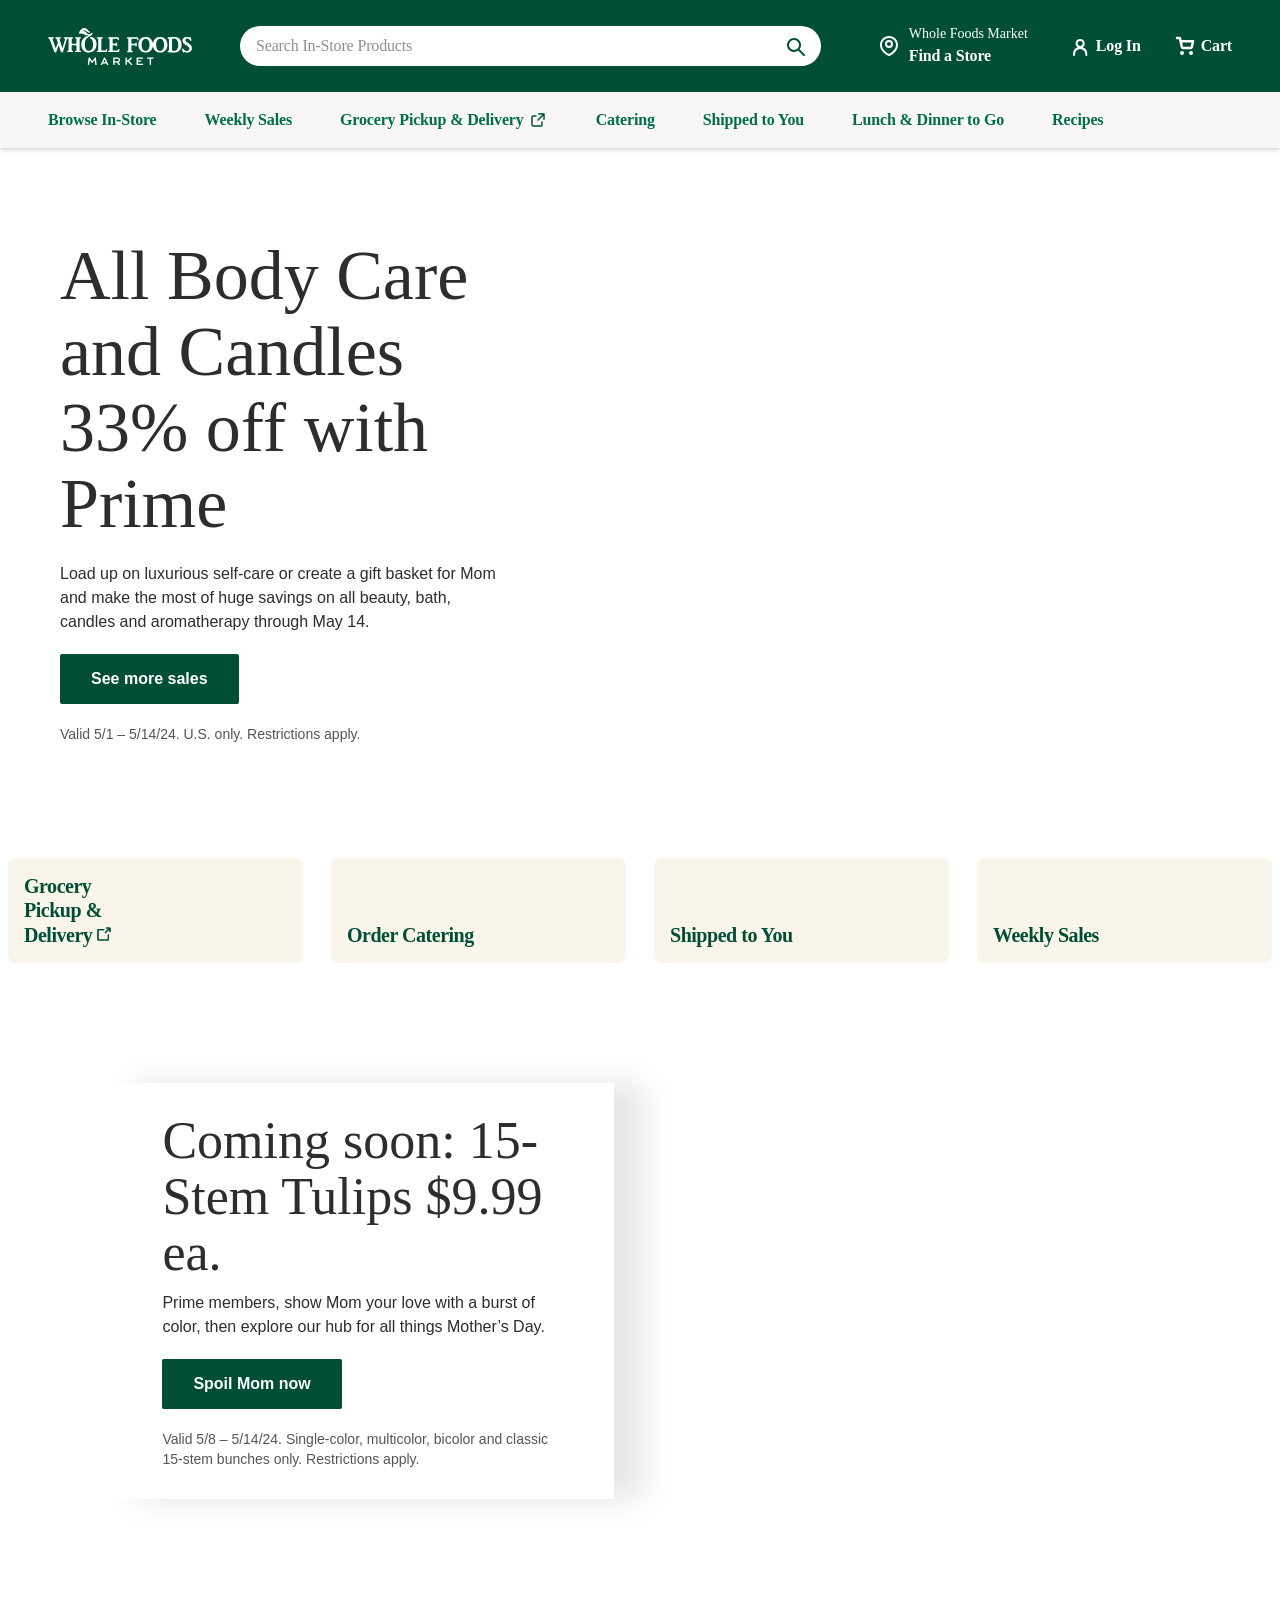
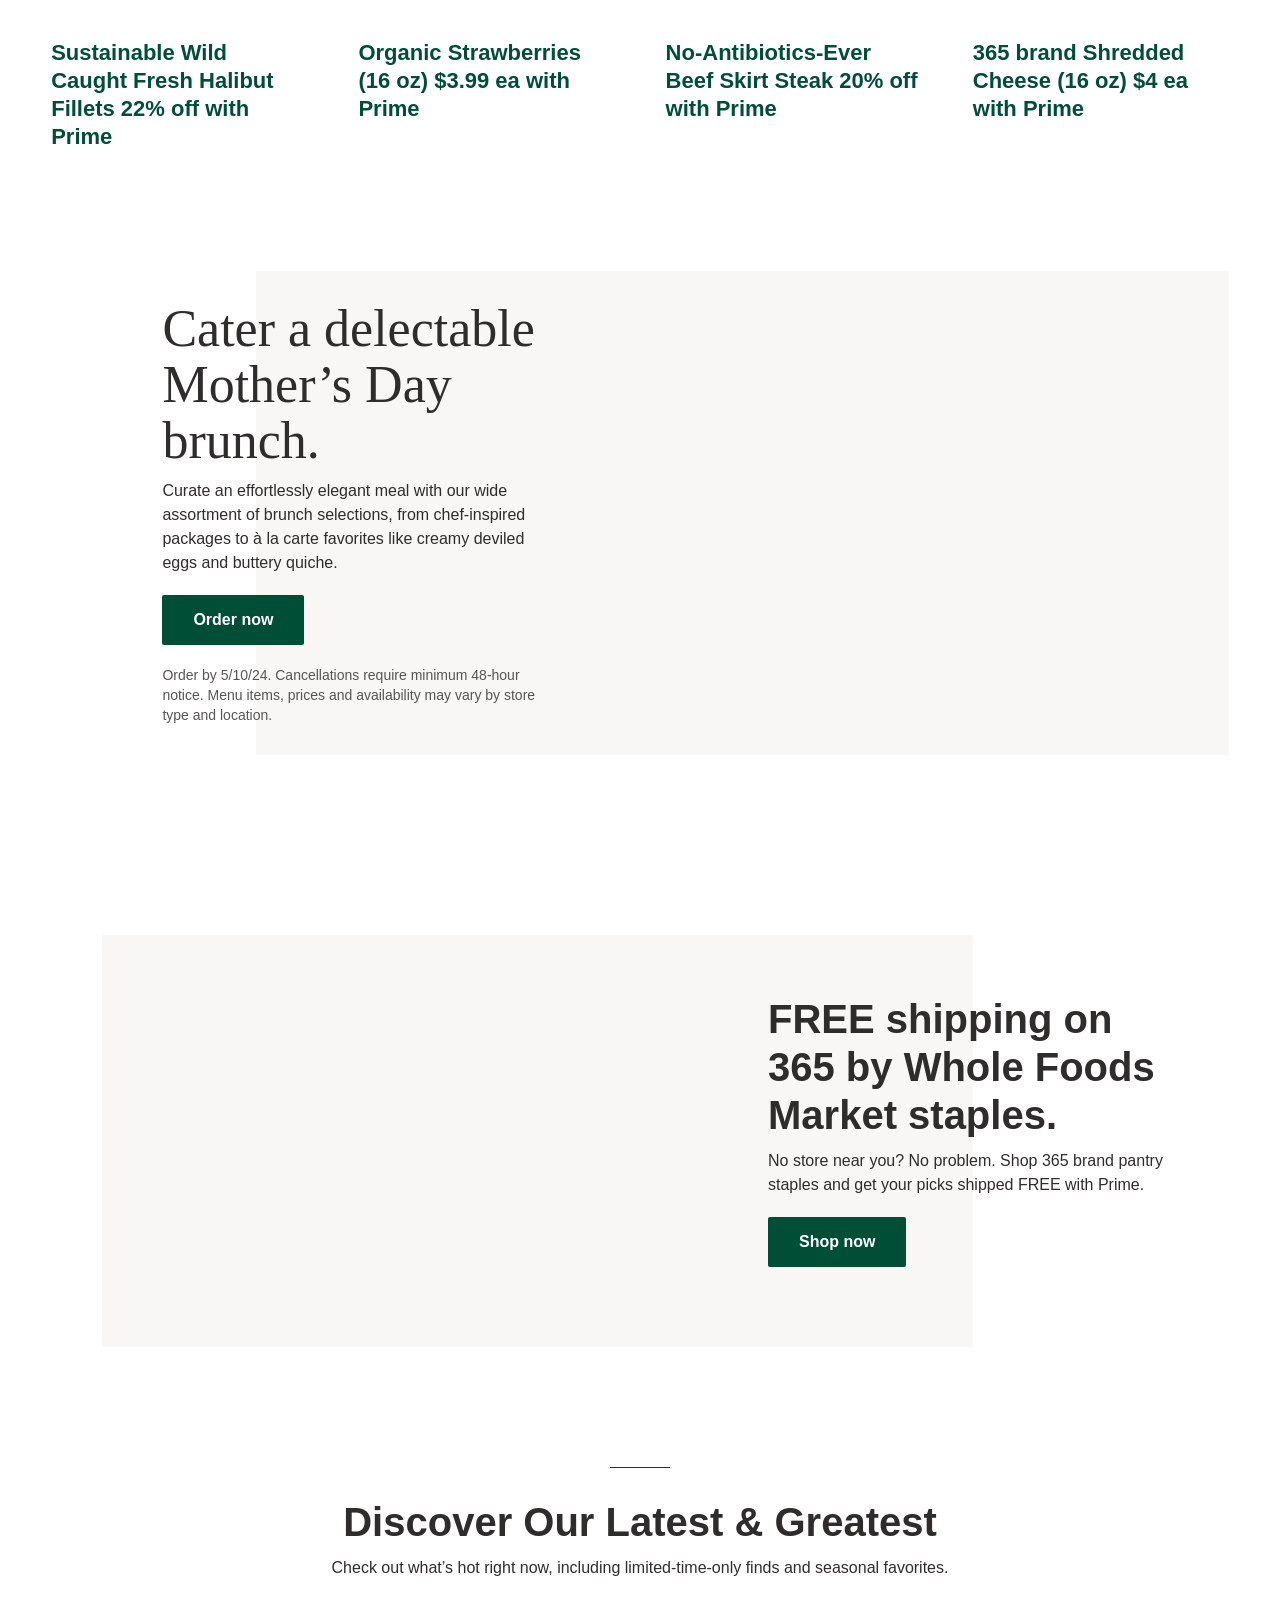
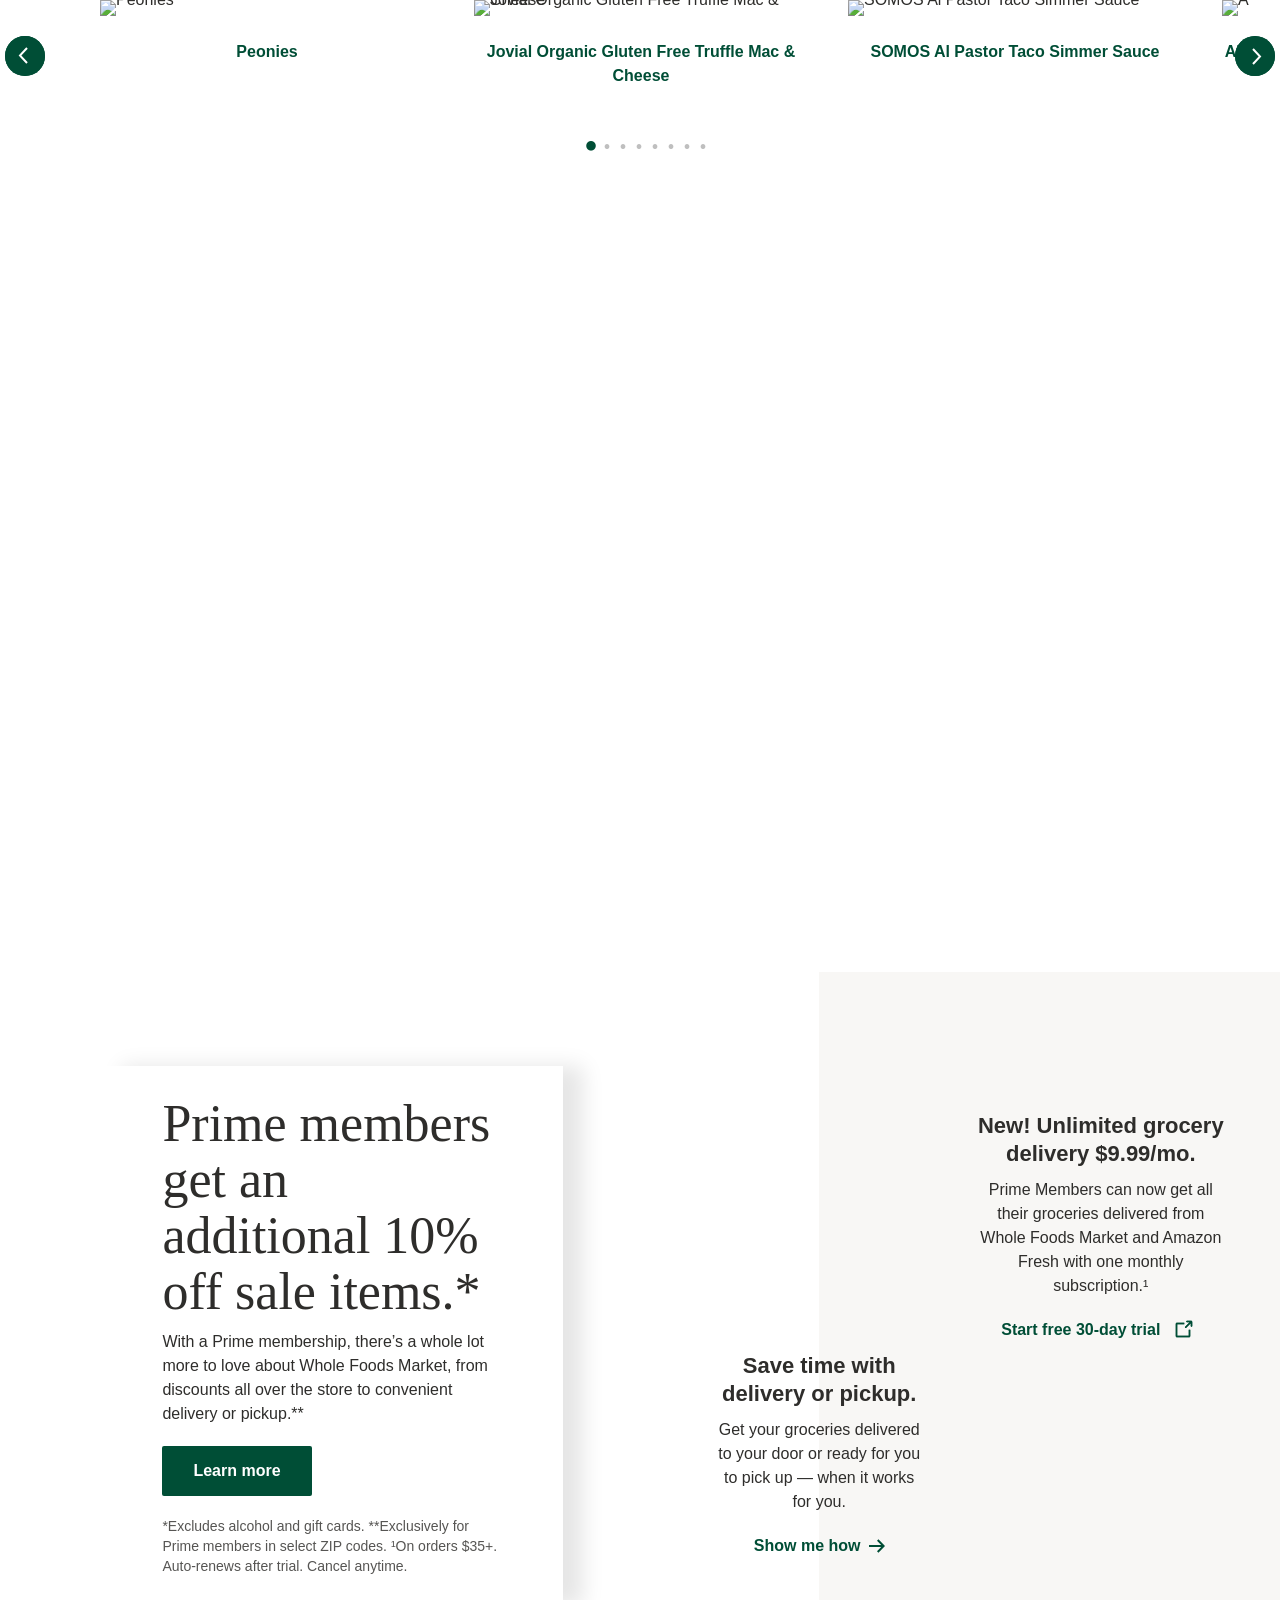
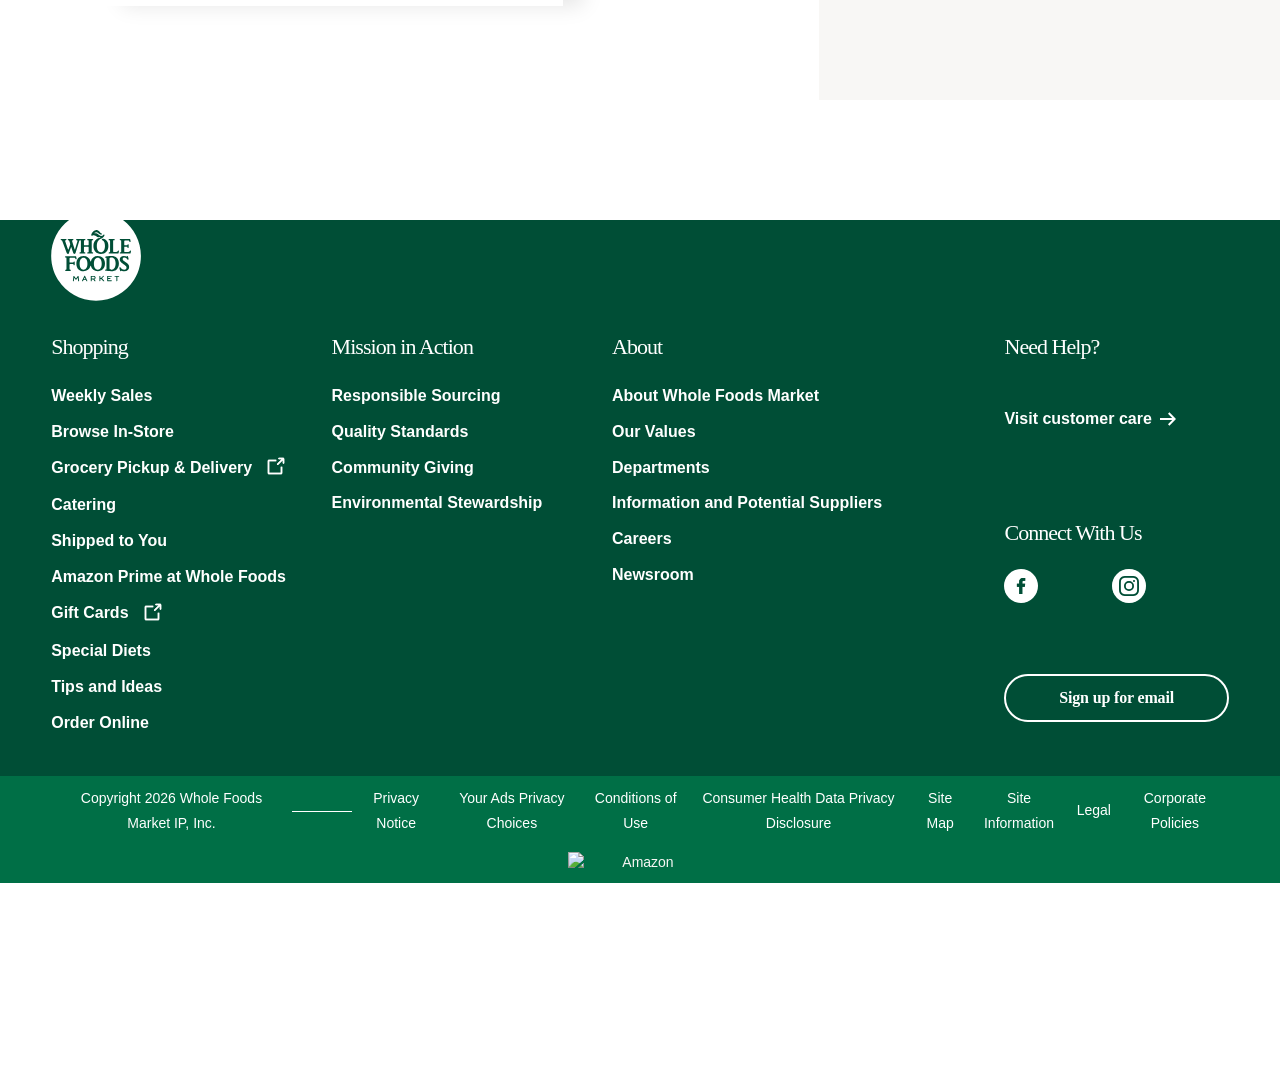
==== index.html @ 0cfd46b1 "first commit" ====
<!DOCTYPE html>
<html lang="en">
    <head>
        <meta charSet="utf-8"/>
        <script>
            var ue_t0 = window.ue_t0 || +new Date();
        </script>
        <script type="text/javascript" src="https://static.siege-amazon.com/prod/csm/ue-instrumentation.min.js"></script>
        <script type="text/javascript" src="https://static.siege-amazon.com/prod/code/lib-latest.js"></script>
        <script src="https://static.siege-amazon.com/prod/profiles/Wfm-DigitalTech-StoreFinder-Query.js"></script>
        <script type="text/javascript">
            GoogleAPIKey = "AIzaSyAcrfa8nYq_-e3gZgQ9eqflhwFxBd2PAUg";
            domainConfig = "https://www.wholefoodsmarket.com";
        </script>
        <link rel="shortcut icon" sizes="196x196" href="https://m.media-amazon.com/images/S/assets.wholefoodsmarket.com/sales_flyer/img/favicon_196x196.png"/>
        <link rel="apple-touch-icon" sizes="180x180" href="https://m.media-amazon.com/images/S/assets.wholefoodsmarket.com/sales_flyer/img/favicon_180x180.png"/>
        <link rel="apple-touch-icon" sizes="120x120" href="https://m.media-amazon.com/images/S/assets.wholefoodsmarket.com/sales_flyer/img/favicon_120x120.png"/>
        <link rel="icon" sizes="32x32" href="https://m.media-amazon.com/images/S/assets.wholefoodsmarket.com/sales_flyer/img/favicon_32x32.png"/>
        <link rel="icon" sizes="16x16" href="https://m.media-amazon.com/images/S/assets.wholefoodsmarket.com/sales_flyer/img/favicon_16x16.png"/>
        <meta name="viewport" content="width=device-width, initial-scale=1, maximum-scale=1, user-scalable=0"/>
        <script type="module" src="/wfm-web-assets/components/app.esm.js"></script>
        <script nomodule="" src="/wfm-web-assets/components/app.js"></script>
        <meta property="og:image" content="https://m.media-amazon.com/images/S/assets.wholefoodsmarket.com/content/b5/68/d0e7dfed477d8afdb7234aeaab11/wfm-og-homepage-rectangle.png"/>
        <meta name="twitter:image" content="https://m.media-amazon.com/images/S/assets.wholefoodsmarket.com/content/b5/68/d0e7dfed477d8afdb7234aeaab11/wfm-og-homepage-rectangle.png"/>
        <meta property="og:image:alt" content="Whole Foods Market logo with an assortment of fruits and vegetables"/>
        <meta name="twitter:image:alt" content="Whole Foods Market logo with an assortment of fruits and vegetables"/>
        <meta property="og:title" content="Whole Foods Market | Weekly Sales | Shop In-Store and Online"/>
        <meta name="twitter:title" content="Whole Foods Market | Weekly Sales | Shop In-Store and Online"/>
        <meta name="description" content="Get hungry for local, organic, plant-based &amp; more: see today&#x27;s sales, browse products by special diet, find recipes, get delivery and pick up &amp; order catering."/>
        <meta property="og:description" content="Get hungry for local, organic, plant-based &amp; more: see today&#x27;s sales, browse products by special diet, find recipes, get delivery and pick up &amp; order catering."/>
        <meta name="twitter:description" content="Get hungry for local, organic, plant-based &amp; more: see today&#x27;s sales, browse products by special diet, find recipes, get delivery and pick up &amp; order catering."/>
        <meta property="og:site_name" content="Whole Foods Market"/>
        <meta name="twitter:site" content="@WholeFoods"/>
        <meta property="og:url" content="https://www.wholefoodsmarket.com/"/>
        <link rel="canonical" href="https://www.wholefoodsmarket.com/"/>
        <noscript>
            <img height="1" width="1" alt="" src="https://s.amazon-adsystem.com/iui3?d=forester-did&amp;ex-fargs=%3Fid%3D0ad6fa11-50da-52e4-dbdd-fe85cf562f20%26type%3D4%26m%3D1&amp;ex-fch=416613&amp;ex-src=https://www.wholefoodsmarket.com/&amp;ex-hargs=v%3D1.0%3Bc%3D9825075550401%3Bp%3D0AD6FA11-50DA-52E4-DBDD-FE85CF562F20"/>
        </noscript>
        <title>Whole Foods Market | Weekly Sales | Shop In-Store and Online</title>
        <meta name="next-head-count" content="30"/>
        <link rel="preload" href="./web.css" as="style"/>
        <link rel="stylesheet" href="./web.css" data-n-g=""/>
        <noscript data-n-css=""></noscript>
        <script defer="" nomodule="" src="/_next/static/chunks/polyfills-c67a75d1b6f99dc8.js"></script>
        <script src="./main.js" defer=""></script>
        <script src="./6th.js" defer=""></script>
        <script src="./5th.js" defer=""></script>
        <script src="./app.js" defer=""></script>
        <script src="./7th.js" defer=""></script>
        <script src="./2nd.js" defer=""></script>
        <script src="./3rd.js" defer=""></script>
        <script src="./index.js" defer=""></script>
        <script src="/_next/static/lw3yRxZm3AKWHAJc_RK7G/_buildManifest.js" defer=""></script>
        <script src="/_next/static/lw3yRxZm3AKWHAJc_RK7G/_ssgManifest.js" defer=""></script>
    </head>
    <body>
        <noscript>
            <iframe src="https://www.googletagmanager.com/ns.html?id=GTM-MMVR7TC" height="0" width="0" style="display:none;visibility:hidden" sandbox></iframe>
        </noscript>
        <div id="__next">
            <header class="sticky top-0 z-[100] overflow-x-clip" id="header">
                <a href="#main-content" class="w-skip-link" data-testid="skip-link">
                    <span>Skip main navigation</span>
                </a>
                <nav aria-label="main navigation" class="bg-chard">
                    <div class="bg-chard desktop:top-0">
                        <div class="relative mx-auto flex max-w-content items-center px-12 py-6 mobile:px-4 tablet:px-8">
                            <div class="flex w-full items-center justify-between">
                                <div class="mr-2 flex items-center desktop:hidden">
                                    <button aria-haspopup="true" aria-expanded="false" data-testid="hamburger-menu" type="button" data-csa-c-content-id="Hamburger Menu" data-csa-c-slot-id="Global Nav" data-csa-c-type="header" aria-label="Open navigation menu">
                                        <svg width="24" height="24" fill="none" xmlns="http://www.w3.org/2000/svg">
                                            <g clip-path="url(#menu_svg__a)">
                                                <rect opacity="0.6" x="3" y="3" width="18" height="18" rx="2" stroke="#A5A5A5" stroke-width="0.04"></rect>
                                                <rect opacity="0.6" x="2" y="2" width="20" height="20" rx="10" stroke="#A5A5A5" stroke-width="0.04"></rect>
                                                <rect opacity="0.6" x="7" y="7" width="10" height="10" rx="5" stroke="#A5A5A5" stroke-width="0.04"></rect>
                                                <rect opacity="0.6" x="2" y="4" width="20" height="16" rx="2" stroke="#A5A5A5" stroke-width="0.04"></rect>
                                                <rect opacity="0.6" x="4" y="22" width="20" height="16" rx="2" transform="rotate(-90 4 22)" stroke="#A5A5A5" stroke-width="0.04"></rect>
                                                <path opacity="0.6" d="M24 0 0 24M0 0l24 24" stroke="#A5A5A5" stroke-width="0.04"></path>
                                                <path fill-rule="evenodd" clip-rule="evenodd" d="M3 12a1 1 0 0 1 1-1h16a1 1 0 1 1 0 2H4a1 1 0 0 1-1-1ZM3 5a1 1 0 0 1 1-1h16a1 1 0 1 1 0 2H4a1 1 0 0 1-1-1ZM3 19a1 1 0 0 1 1-1h16a1 1 0 1 1 0 2H4a1 1 0 0 1-1-1Z" fill="#fff"></path>
                                            </g>
                                            <defs>
                                                <clipPath id="menu_svg__a">
                                                    <path fill="#fff" d="M0 0h24v24H0z"></path>
                                                </clipPath>
                                            </defs>
                                        </svg>
                                    </button>
                                </div>
                                <div class="wfm-global-nav__logo mobile:pl-[4rem] tablet:pl-[8rem] desktop:pr-12">
                                    <a href="/" aria-label="Favour food market" data-csa-c-content-id="WFM Logo" data-csa-c-slot-id="Global Nav" data-csa-c-type="header">
                                        <span class="w-visually-hidden">Home</span>
                                    </a>
                                </div>
                                <div class="z-[100] flex items-center desktop:w-full desktop:justify-end">
                                    <div class="mr-14 w-full mobile:hidden tablet:hidden">
                                        <div class="relative z-[100]">
                                            <div class="flex">
                                                <form class="flex w-full items-center justify-between rounded-3xl bg-salt px-4 py-2 bg-salt">
                                                    <input aria-controls="search-results-modal" aria-expanded="false" aria-haspopup="true" aria-label="Search" class="bds--body-1 placeholder:bds--body-1 w-[90%] placeholder:text-oyster bg-salt" data-testid="search-input" maxLength="256" name="search" placeholder="Search In-Store Products" role="combobox" type="text" autoComplete="off" value=""/>
                                                    <div class="flex items-center pl-1">
                                                        <button aria-label="Submit Search" type="submit">
                                                            <svg width="18" height="18" fill="none" xmlns="http://www.w3.org/2000/svg">
                                                                <path fill-rule="evenodd" clip-rule="evenodd" d="M2 7a5 5 0 1 1 10 0A5 5 0 0 1 2 7Zm5-7a7 7 0 1 0 4.192 12.606l5.1 5.101a1 1 0 1 0 1.415-1.414l-5.1-5.1A7 7 0 0 0 7 0Z" fill="#004E36"></path>
                                                            </svg>
                                                        </button>
                                                    </div>
                                                </form>
                                            </div>
                                        </div>
                                    </div>
                                    <div class="mr-8 mobile:hidden tablet:hidden">
                                        <a href="/stores" class="" aria-label="Select a store" data-csa-c-content-id="Whole Foods Market" data-csa-c-slot-id="Global Nav" data-csa-c-type="header">
                                            <div class="flex items-center">
                                                <div>
                                                    <div class="flex items-center mobile:hidden tablet:hidden">
                                                        <svg width="24" height="24" fill="none" xmlns="http://www.w3.org/2000/svg">
                                                            <path fill-rule="evenodd" clip-rule="evenodd" d="M12 4c-3.876 0-7 3.106-7 6.916 0 2.5 1.302 4.552 2.9 6.129 1.557 1.536 3.308 2.531 4.1 2.938.792-.407 2.543-1.402 4.1-2.938 1.598-1.577 2.9-3.628 2.9-6.129C19 7.106 15.876 4 12 4Zm-9 6.916C3 5.982 7.04 2 12 2s9 3.982 9 8.916c0 3.242-1.694 5.775-3.496 7.553-1.804 1.779-3.807 2.895-4.656 3.327a1.863 1.863 0 0 1-1.696 0l.453-.892-.453.892c-.85-.432-2.853-1.548-4.656-3.327C4.694 16.69 3 14.159 3 10.916ZM12 8a2 2 0 1 0 0 4 2 2 0 0 0 0-4Zm-4 2a4 4 0 1 1 8 0 4 4 0 0 1-8 0Z" fill="#fff"></path>
                                                        </svg>
                                                    </div>
                                                    <div class="flex items-center desktop:hidden">
                                                        <svg width="24" height="24" fill="none" xmlns="http://www.w3.org/2000/svg">
                                                            <path fill-rule="evenodd" clip-rule="evenodd" d="M12 4c-3.876 0-7 3.106-7 6.916 0 2.5 1.302 4.552 2.9 6.129 1.557 1.536 3.308 2.531 4.1 2.938.792-.407 2.543-1.402 4.1-2.938 1.598-1.577 2.9-3.628 2.9-6.129C19 7.106 15.876 4 12 4Zm-9 6.916C3 5.982 7.04 2 12 2s9 3.982 9 8.916c0 3.242-1.694 5.775-3.496 7.553-1.804 1.779-3.807 2.895-4.656 3.327a1.863 1.863 0 0 1-1.696 0l.453-.892-.453.892c-.85-.432-2.853-1.548-4.656-3.327C4.694 16.69 3 14.159 3 10.916ZM12 8a2 2 0 1 0 0 4 2 2 0 0 0 0-4Zm-4 2a4 4 0 1 1 8 0 4 4 0 0 1-8 0Z" fill="#2E2D2B"></path>
                                                        </svg>
                                                    </div>
                                                </div>
                                                <div class="ml-2 flex flex-col items-baseline text-salt">
                                                    <div class="bds--caption max-w-[185px] truncate mobile:max-w-[270px] mobile:text-chia-seed tablet:max-w-[270px] tablet:text-chia-seed">Whole Foods Market</div>
                                                    <div class="bds--heading-5 max-w-[185px] truncate mobile:max-w-[270px] mobile:text-squid-ink tablet:max-w-[270px] tablet:text-squid-ink">Find a Store</div>
                                                </div>
                                            </div>
                                        </a>
                                    </div>
                                    <div class="mr-8 mobile:mr-4 tablet:mr-4">
                                        <div data-testid="login-prompt" class="self-center desktop:pl-2">
                                            <a href="https://www.wholefoodsmarket.com/login?destination=" rel="noopener noreferrer" target="_self" aria-label="Login" data-csa-c-content-id="Login_unauthenticated​" data-csa-c-slot-id="Global Nav" data-csa-c-type="header">
                                                <div class="flex w-max items-center">
                                                    <div class="h-[24px] w-[24px]">
                                                        <svg width="24" height="24" fill="none" xmlns="http://www.w3.org/2000/svg" alt="">
                                                            <path fill-rule="evenodd" clip-rule="evenodd" d="M9.647 8.53a2.53 2.53 0 1 1 5.059 0 2.53 2.53 0 0 1-5.059 0ZM12.177 4a4.53 4.53 0 0 0-2.42 8.36A7.18 7.18 0 0 0 5 19.117V20a1 1 0 1 0 2 0v-.882a5.176 5.176 0 0 1 10.353 0V20a1 1 0 0 0 2 0v-.882a7.18 7.18 0 0 0-4.757-6.759A4.53 4.53 0 0 0 12.176 4Z" fill="#fff"></path>
                                                        </svg>
                                                    </div>
                                                    <div class="bds--heading-5 pl-1 text-salt">Log In</div>
                                                </div>
                                            </a>
                                        </div>
                                    </div>
                                    <a href="/shipped-to-you/cart" aria-label="View cart with 0 items" data-csa-c-content-id="Cart" data-csa-c-slot-id="Global Nav" data-csa-c-type="header">
                                        <div class="flex w-max items-center">
                                            <div class="relative">
                                                <svg width="24" height="24" fill="none" xmlns="http://www.w3.org/2000/svg">
                                                    <path d="M9 21a2 2 0 1 0 0-4 2 2 0 0 0 0 4ZM18 21a2 2 0 1 0 0-4 2 2 0 0 0 0 4Z" fill="#fff"></path>
                                                    <path d="M4 4h2.91l1.948 8.926c.067.307.249.583.515.78.266.196.598.3.94.294h7.069c.341.006.674-.098.94-.295a1.32 1.32 0 0 0 .514-.779L20 7.333H7.636" stroke="#fff" stroke-width="2.5" stroke-linecap="round" stroke-linejoin="round"></path>
                                                </svg>
                                            </div>
                                            <div class="bds--heading-5 pl-1 text-salt mobile:hidden">Cart</div>
                                        </div>
                                    </a>
                                </div>
                            </div>
                        </div>
                    </div>
                </nav>
            </header>
            <div class="sticky top-[92px] z-[10] h-[56px] bg-tahini text-chard shadow-reveal-4 mobile:hidden tablet:hidden">
                <div class="bds--heading-5 m-auto flex h-[56px] max-w-content items-center px-12">
                    <div class="mr-12">
                        <a class="flex items-center text-kale hover:text-avocado focus:text-avocado active:text-chard active:underline" target="_self" data-csa-c-content-id="Browse In-Store" data-csa-c-slot-id="Global Nav" data-csa-c-type="subheader" aria-disabled="false" aria-label="Browse In-Store" href="/products">
                            <div class="hover:underline focus:underline">Browse In-Store</div>
                        </a>
                    </div>
                    <div class="mr-12">
                        <a class="flex items-center text-kale hover:text-avocado focus:text-avocado active:text-chard active:underline" target="_self" data-csa-c-content-id="Weekly Sales" data-csa-c-slot-id="Global Nav" data-csa-c-type="subheader" aria-disabled="false" aria-label="Weekly Sales" href="/sales-flyer">
                            <div class="hover:underline focus:underline">Weekly Sales</div>
                        </a>
                    </div>
                    <div class="mr-12">
                        <a class="flex items-center text-kale hover:text-avocado focus:text-avocado active:text-chard active:underline" target="_blank" data-csa-c-content-id="Grocery Pickup &amp; Delivery" data-csa-c-slot-id="Global Nav" data-csa-c-type="subheader" aria-disabled="false" aria-label="Grocery Pickup &amp; Delivery" href="https://www.amazon.com/alm/storefront?almBrandId=VUZHIFdob2xlIEZvb2Rz&amp;ref_=US_TRF_ALL_UFG_WFM_REFER_0472746">
                            <div class="hover:underline focus:underline mr-1">Grocery Pickup &amp;Delivery</div>
                            <svg width="20" height="20" fill="none" xmlns="http://www.w3.org/2000/svg">
                                <path fill-rule="evenodd" clip-rule="evenodd" d="M10.667 4.75a.75.75 0 0 1 0-1.5H16a.75.75 0 0 1 .75.75v5.333a.75.75 0 0 1-1.5 0V5.811l-4.72 4.72A.75.75 0 1 1 9.47 9.47l4.72-4.72h-3.523ZM3.25 7.333c0-1.15.933-2.083 2.083-2.083H8a.75.75 0 0 1 0 1.5H5.333a.583.583 0 0 0-.583.583v7.334c0 .322.261.583.583.583h7.334a.583.583 0 0 0 .583-.583V12a.75.75 0 0 1 1.5 0v2.667c0 1.15-.933 2.083-2.083 2.083H5.333a2.083 2.083 0 0 1-2.083-2.083V7.333Z" fill="#004E36"></path>
                            </svg>
                        </a>
                    </div>
                    <div class="mr-12">
                        <a class="flex items-center text-kale hover:text-avocado focus:text-avocado active:text-chard active:underline" target="_self" data-csa-c-content-id="Catering" data-csa-c-slot-id="Global Nav" data-csa-c-type="subheader" aria-disabled="false" aria-label="Catering" href="https://www.wholefoodsmarket.com/shop/choose">
                            <div class="hover:underline focus:underline">Catering</div>
                        </a>
                    </div>
                    <div class="mr-12">
                        <a class="flex items-center text-kale hover:text-avocado focus:text-avocado active:text-chard active:underline" target="_self" data-csa-c-content-id="Shipped to You" data-csa-c-slot-id="Global Nav" data-csa-c-type="subheader" aria-disabled="false" aria-label="Shipped to You" href="/shipped-to-you">
                            <div class="hover:underline focus:underline">Shipped to You</div>
                        </a>
                    </div>
                    <div class="mr-12">
                        <a class="flex items-center text-kale hover:text-avocado focus:text-avocado active:text-chard active:underline" target="_self" data-csa-c-content-id="Lunch &amp; Dinner to Go" data-csa-c-slot-id="Global Nav" data-csa-c-type="subheader" aria-disabled="false" aria-label="Lunch &amp; Dinner to Go" href="https://wholefoods.app.link/YI1gojf6MAb">
                            <div class="hover:underline focus:underline">Lunch &amp;Dinner to Go</div>
                        </a>
                    </div>
                    <div>
                        <a class="flex items-center text-kale hover:text-avocado focus:text-avocado active:text-chard active:underline" target="_self" data-csa-c-content-id="Recipes" data-csa-c-slot-id="Global Nav" data-csa-c-type="subheader" aria-disabled="false" aria-label="Recipes" href="/recipes">
                            <div class="hover:underline focus:underline">Recipes</div>
                        </a>
                    </div>
                </div>
            </div>
            <div class="sticky z-[10] transition top-[85px]">
                <div class="w-full bg-chard pb-2 mobile:px-4 tablet:px-8 desktop:hidden">
                    <div class="relative z-[100]">
                        <div class="flex">
                            <form class="flex w-full items-center justify-between rounded-3xl bg-salt px-4 py-2 bg-salt">
                                <input aria-controls="search-results-modal" aria-expanded="false" aria-haspopup="true" aria-label="Search" class="bds--body-1 placeholder:bds--body-1 w-[90%] placeholder:text-oyster bg-salt" data-testid="search-input" maxLength="256" name="search" placeholder="Search In-Store Products" role="combobox" type="text" autoComplete="off" value=""/>
                                <div class="flex items-center pl-1">
                                    <button aria-label="Submit Search" type="submit">
                                        <svg width="18" height="18" fill="none" xmlns="http://www.w3.org/2000/svg">
                                            <path fill-rule="evenodd" clip-rule="evenodd" d="M2 7a5 5 0 1 1 10 0A5 5 0 0 1 2 7Zm5-7a7 7 0 1 0 4.192 12.606l5.1 5.101a1 1 0 1 0 1.415-1.414l-5.1-5.1A7 7 0 0 0 7 0Z" fill="#004E36"></path>
                                        </svg>
                                    </button>
                                </div>
                            </form>
                        </div>
                    </div>
                </div>
                <div class="flex w-full items-center justify-between bg-tahini py-2 desktop:hidden">
                    <a href="/stores" class="flex w-full items-center justify-between bg-tahini px-12 py-2 mobile:px-4 tablet:px-8" aria-label="Select a store" data-csa-c-content-id="Whole Foods Market" data-csa-c-slot-id="Global Nav" data-csa-c-type="header">
                        <div class="flex items-center">
                            <div>
                                <div class="flex items-center mobile:hidden tablet:hidden">
                                    <svg width="24" height="24" fill="none" xmlns="http://www.w3.org/2000/svg">
                                        <path fill-rule="evenodd" clip-rule="evenodd" d="M12 4c-3.876 0-7 3.106-7 6.916 0 2.5 1.302 4.552 2.9 6.129 1.557 1.536 3.308 2.531 4.1 2.938.792-.407 2.543-1.402 4.1-2.938 1.598-1.577 2.9-3.628 2.9-6.129C19 7.106 15.876 4 12 4Zm-9 6.916C3 5.982 7.04 2 12 2s9 3.982 9 8.916c0 3.242-1.694 5.775-3.496 7.553-1.804 1.779-3.807 2.895-4.656 3.327a1.863 1.863 0 0 1-1.696 0l.453-.892-.453.892c-.85-.432-2.853-1.548-4.656-3.327C4.694 16.69 3 14.159 3 10.916ZM12 8a2 2 0 1 0 0 4 2 2 0 0 0 0-4Zm-4 2a4 4 0 1 1 8 0 4 4 0 0 1-8 0Z" fill="#fff"></path>
                                    </svg>
                                </div>
                                <div class="flex items-center desktop:hidden">
                                    <svg width="24" height="24" fill="none" xmlns="http://www.w3.org/2000/svg">
                                        <path fill-rule="evenodd" clip-rule="evenodd" d="M12 4c-3.876 0-7 3.106-7 6.916 0 2.5 1.302 4.552 2.9 6.129 1.557 1.536 3.308 2.531 4.1 2.938.792-.407 2.543-1.402 4.1-2.938 1.598-1.577 2.9-3.628 2.9-6.129C19 7.106 15.876 4 12 4Zm-9 6.916C3 5.982 7.04 2 12 2s9 3.982 9 8.916c0 3.242-1.694 5.775-3.496 7.553-1.804 1.779-3.807 2.895-4.656 3.327a1.863 1.863 0 0 1-1.696 0l.453-.892-.453.892c-.85-.432-2.853-1.548-4.656-3.327C4.694 16.69 3 14.159 3 10.916ZM12 8a2 2 0 1 0 0 4 2 2 0 0 0 0-4Zm-4 2a4 4 0 1 1 8 0 4 4 0 0 1-8 0Z" fill="#2E2D2B"></path>
                                    </svg>
                                </div>
                            </div>
                            <div class="ml-2 flex flex-col items-baseline text-salt">
                                <div class="bds--caption max-w-[185px] truncate mobile:max-w-[270px] mobile:text-chia-seed tablet:max-w-[270px] tablet:text-chia-seed">Whole Foods Market</div>
                                <div class="bds--heading-5 max-w-[185px] truncate mobile:max-w-[270px] mobile:text-squid-ink tablet:max-w-[270px] tablet:text-squid-ink">Find a Store</div>
                            </div>
                        </div>
                        <svg width="24" height="24" fill="none" xmlns="http://www.w3.org/2000/svg">
                            <path fill-rule="evenodd" clip-rule="evenodd" d="M9.293 6.293a1 1 0 0 0 0 1.414L13.586 12l-4.293 4.293a1 1 0 1 0 1.414 1.414l5-5a1 1 0 0 0 0-1.414l-5-5a1 1 0 0 0-1.414 0Z" fill="#004E36"></path>
                        </svg>
                    </a>
                </div>
            </div>
            <div>
                <div class="mobile:hidden tablet:hidden">
                    <div aria-hidden="true" class="modal micromodal-slide" data-testid="shipping-info-overlay-1" id="shipping-info-overlay-1">
                        <div tabindex="-1" class="modal--overlay" data-micromodal-close="true">
                            <div aria-modal="true" class="modal--container" role="dialog">
                                <button aria-label="Close Dialog" class="modal--close w-link" data-micromodal-close="true" data-testid="close" type="button">Close</button>
                                <div class="modal--content" id="shipping-info-overlay-1-content">
                                    <div class="mobile:overflow-y-auto mobile:px-4 mobile:pb-24">
                                        <h3 class="bds--heading-3 pb-2 text-squid-ink">Want to ship to a different address?</h3>
                                        <p class="bds--body-1 text-squid-ink">Change your shipping address when you check out on Amazon.</p>
                                    </div>
                                </div>
                            </div>
                        </div>
                    </div>
                </div>
                <div class="fixed z-[200] desktop:hidden"></div>
            </div>
            <div class="desktop:hidden">
                <div class="fixed top-0 z-[200] left-0"></div>
            </div>
            <div class="w-shopping-list-wrapper"></div>
            <div class="w-pie--clickable-underlay" data-testid="clickable-underlay" data-csa-c-content-id="Clickout" data-csa-c-type="click"></div>
            <div style="opacity:1" data-testid="global-alert-bar-dismissed"></div>
            <main id="main-content" class="main-content m-auto max-w-content">
                <div id="home">
                    <section class="w-cms--homepage-banner">
                        <h1 class="w-visually-hidden">Whole Foods Market | Weekly Sales | Shop In-Store and Online</h1>
                        <div class="w-mobile-only">
                            <div class="grid gap-3 mobile:grid-cols-2 mobile:py-4 tablet:grid-cols-2 desktop:grid-cols-4">
                                <a href="https://www.amazon.com/alm/storefront?almBrandId=VUZHIFdob2xlIEZvb2Rz&amp;ref_=US_TRF_ALL_UFG_WFM_REFER_0422063" target="_blank" class="mx-2 flex rounded-lg bg-aioli decoration-chard hover:underline mobile:flex-wrap mobile:focus:underline" data-csa-c-content-id="Grocery Pickup &amp; Delivery" data-csa-c-slot-id="Home subnav" data-csa-c-type="CTA" aria-label="Grocery Pickup &amp; Delivery">
                                    <div class="flex flex-1 items-end p-4 text-left mobile:p-2">
                                        <span class="bds--heading-4 mobile:bds--heading-6 max-w-[150px] text-chard mobile:max-w-[65px] mobile:focus:underline subnav">Grocery Pickup &amp;Delivery</span>
                                    </div>
                                    <div class="flex object-cover mix-blend-multiply">
                                        <img src="https://m.media-amazon.com/images/S/assets.wholefoodsmarket.com/HomePageNav/Desktop-Sub-Nav/WFMOA-img.png" class="w-[136px] mobile:hidden" alt=""/>
                                        <img src="https://m.media-amazon.com/images/S/assets.wholefoodsmarket.com/HomePageNav/Mobileweb-Sub-Nav/WFMOA-img.png" class="w-[74px] tablet:hidden desktop:hidden" alt=""/>
                                    </div>
                                </a>
                                <a href="https://www.wholefoodsmarket.com/shop/choose" target="_self" class="mx-2 flex rounded-lg bg-aioli decoration-chard hover:underline mobile:flex-wrap mobile:focus:underline" data-csa-c-content-id="Order Catering" data-csa-c-slot-id="Home subnav" data-csa-c-type="CTA" aria-label="Order Catering">
                                    <div class="flex flex-1 items-end p-4 text-left mobile:p-2">
                                        <span class="bds--heading-4 mobile:bds--heading-6 max-w-[150px] text-chard mobile:max-w-[65px] mobile:focus:underline">Order Catering</span>
                                    </div>
                                    <div class="flex object-cover mix-blend-multiply">
                                        <img src="https://m.media-amazon.com/images/S/assets.wholefoodsmarket.com/HomePageNav/Desktop-Sub-Nav/Catering-img.png" class="w-[136px] mobile:hidden" alt=""/>
                                        <img src="https://m.media-amazon.com/images/S/assets.wholefoodsmarket.com/HomePageNav/Mobileweb-Sub-Nav/Catering-img.png" class="w-[74px] tablet:hidden desktop:hidden" alt=""/>
                                    </div>
                                </a>
                                <a href="/shipped-to-you" target="_self" class="mx-2 flex rounded-lg bg-aioli decoration-chard hover:underline mobile:flex-wrap mobile:focus:underline" data-csa-c-content-id="Shipped to You" data-csa-c-slot-id="Home subnav" data-csa-c-type="CTA" aria-label="Shipped to You">
                                    <div class="flex flex-1 items-end p-4 text-left mobile:p-2">
                                        <span class="bds--heading-4 mobile:bds--heading-6 max-w-[150px] text-chard mobile:max-w-[65px] mobile:focus:underline">Shipped to You</span>
                                    </div>
                                    <div class="flex object-cover mix-blend-multiply">
                                        <img src="https://m.media-amazon.com/images/S/assets.wholefoodsmarket.com/HomePageNav/Desktop-Sub-Nav/365-img.png" class="w-[136px] mobile:hidden" alt=""/>
                                        <img src="https://m.media-amazon.com/images/S/assets.wholefoodsmarket.com/HomePageNav/Mobileweb-Sub-Nav/365-img.png" class="w-[74px] tablet:hidden desktop:hidden" alt=""/>
                                    </div>
                                </a>
                                <a href="/sales-flyer" target="_self" class="mx-2 flex rounded-lg bg-aioli decoration-chard hover:underline mobile:flex-wrap mobile:focus:underline" data-csa-c-content-id="Weekly Sales" data-csa-c-slot-id="Home subnav" data-csa-c-type="CTA" aria-label="Weekly Sales">
                                    <div class="flex flex-1 items-end p-4 text-left mobile:p-2">
                                        <span class="bds--heading-4 mobile:bds--heading-6 max-w-[150px] text-chard mobile:max-w-[65px] mobile:focus:underline">Weekly Sales</span>
                                    </div>
                                    <div class="flex object-cover mix-blend-multiply">
                                        <img src="https://m.media-amazon.com/images/S/assets.wholefoodsmarket.com/HomePageNav/Desktop-Sub-Nav/Sale-img.png" class="w-[136px] mobile:hidden" alt=""/>
                                        <img src="https://m.media-amazon.com/images/S/assets.wholefoodsmarket.com/HomePageNav/Mobileweb-Sub-Nav/sale-img.png" class="w-[74px] tablet:hidden desktop:hidden" alt=""/>
                                    </div>
                                </a>
                            </div>
                        </div>
                        <div class="w-cms--banner-with-cta w-cms-grid home">
                            <div class="w-cms--banner-with-cta__image-group">
                                <div class="w-cms--banner-with-cta__image w-desktop-only" style="background-image:url(https://m.media-amazon.com/images/S/assets.wholefoodsmarket.com//content/26/b6/5216983e4b3d90e3179ef4c91980/2024-wfm-cen-may-ee-mothersday-bodycaresale-hpmarquee-3000x12000-rgb-2._TTW_._CR0,0,3000,1200_._SR2000,800_._QL100_.jpg)"></div>
                                <div class="w-cms--banner-with-cta__image w-tablet-only" style="background-image:url(https://m.media-amazon.com/images/S/assets.wholefoodsmarket.com//content/26/b6/5216983e4b3d90e3179ef4c91980/2024-wfm-cen-may-ee-mothersday-bodycaresale-hpmarquee-3000x12000-rgb-2._TTW_._CR600,0,2400,1200_._SR1560,780_._QL100_.jpg)"></div>
                                <div class="w-cms--banner-with-cta__image w-mobile-only" style="background-image:url(https://m.media-amazon.com/images/S/assets.wholefoodsmarket.com//content/26/b6/5216983e4b3d90e3179ef4c91980/2024-wfm-cen-may-ee-mothersday-bodycaresale-hpmarquee-3000x12000-rgb-2._TTW_._CR1000,0,2000,1200_._SR580,348_._QL100_.jpg)"></div>
                            </div>
                            <div class="w-cms--banner-with-cta__panel">
                                <div class="w-cms--panel w-cms--panel-white">
                                    <h2 class="w-cms--font-superhero">All Body Care and Candles 33% off with Prime</h2>
                                    <p class="w-cms--home__sub-header-text">Load up on luxurious self-care or create a gift basket for Mom and make the most of huge savings on all beauty, bath, candles and aromatherapy through May 14.</p>
                                    <div class="w-cms--cta">
                                        <div class="w-cms--cta__button-link">
                                            <a class="w-button w-button--primary" data-testid="styled-link" href="https://www.wholefoodsmarket.com/sales-flyer" rel="noopener noreferrer" target="_self" data-csa-c-content-id="See more sales" data-csa-c-slot-id="Home Marquee_All Body Care and Candles 33% off with Prime" data-csa-c-type="CTA">
                                                <span>See more sales</span>
                                            </a>
                                        </div>
                                        <div data-testid="cta-disclaimer" class="w-cms--cta__disclaimer-text">
                                            <p data-testid="cta-disclaimer-text" class="w-cms--font-disclaimer">Valid 5/1 – 5/14/24. U.S. only. Restrictions apply.</p>
                                        </div>
                                    </div>
                                </div>
                            </div>
                        </div>
                        <div class="mt-6 mobile:hidden">
                            <div class="grid gap-3 mobile:grid-cols-2 mobile:py-4 tablet:grid-cols-2 desktop:grid-cols-4">
                                <a href="https://www.amazon.com/alm/storefront?almBrandId=VUZHIFdob2xlIEZvb2Rz&amp;ref_=US_TRF_ALL_UFG_WFM_REFER_0422063" target="_blank" class="mx-2 flex rounded-lg bg-aioli decoration-chard hover:underline mobile:flex-wrap mobile:focus:underline" data-csa-c-content-id="Grocery Pickup &amp; Delivery" data-csa-c-slot-id="Home subnav" data-csa-c-type="CTA" aria-label="Grocery Pickup &amp; Delivery">
                                    <div class="flex flex-1 items-end p-4 text-left mobile:p-2">
                                        <span class="bds--heading-4 mobile:bds--heading-6 max-w-[150px] text-chard mobile:max-w-[65px] mobile:focus:underline subnav">Grocery Pickup &amp;Delivery</span>
                                    </div>
                                    <div class="flex object-cover mix-blend-multiply">
                                        <img src="https://m.media-amazon.com/images/S/assets.wholefoodsmarket.com/HomePageNav/Desktop-Sub-Nav/WFMOA-img.png" class="w-[136px] mobile:hidden" alt=""/>
                                        <img src="https://m.media-amazon.com/images/S/assets.wholefoodsmarket.com/HomePageNav/Mobileweb-Sub-Nav/WFMOA-img.png" class="w-[74px] tablet:hidden desktop:hidden" alt=""/>
                                    </div>
                                </a>
                                <a href="https://www.wholefoodsmarket.com/shop/choose" target="_self" class="mx-2 flex rounded-lg bg-aioli decoration-chard hover:underline mobile:flex-wrap mobile:focus:underline" data-csa-c-content-id="Order Catering" data-csa-c-slot-id="Home subnav" data-csa-c-type="CTA" aria-label="Order Catering">
                                    <div class="flex flex-1 items-end p-4 text-left mobile:p-2">
                                        <span class="bds--heading-4 mobile:bds--heading-6 max-w-[150px] text-chard mobile:max-w-[65px] mobile:focus:underline">Order Catering</span>
                                    </div>
                                    <div class="flex object-cover mix-blend-multiply">
                                        <img src="https://m.media-amazon.com/images/S/assets.wholefoodsmarket.com/HomePageNav/Desktop-Sub-Nav/Catering-img.png" class="w-[136px] mobile:hidden" alt=""/>
                                        <img src="https://m.media-amazon.com/images/S/assets.wholefoodsmarket.com/HomePageNav/Mobileweb-Sub-Nav/Catering-img.png" class="w-[74px] tablet:hidden desktop:hidden" alt=""/>
                                    </div>
                                </a>
                                <a href="/shipped-to-you" target="_self" class="mx-2 flex rounded-lg bg-aioli decoration-chard hover:underline mobile:flex-wrap mobile:focus:underline" data-csa-c-content-id="Shipped to You" data-csa-c-slot-id="Home subnav" data-csa-c-type="CTA" aria-label="Shipped to You">
                                    <div class="flex flex-1 items-end p-4 text-left mobile:p-2">
                                        <span class="bds--heading-4 mobile:bds--heading-6 max-w-[150px] text-chard mobile:max-w-[65px] mobile:focus:underline">Shipped to You</span>
                                    </div>
                                    <div class="flex object-cover mix-blend-multiply">
                                        <img src="https://m.media-amazon.com/images/S/assets.wholefoodsmarket.com/HomePageNav/Desktop-Sub-Nav/365-img.png" class="w-[136px] mobile:hidden" alt=""/>
                                        <img src="https://m.media-amazon.com/images/S/assets.wholefoodsmarket.com/HomePageNav/Mobileweb-Sub-Nav/365-img.png" class="w-[74px] tablet:hidden desktop:hidden" alt=""/>
                                    </div>
                                </a>
                                <a href="/sales-flyer" target="_self" class="mx-2 flex rounded-lg bg-aioli decoration-chard hover:underline mobile:flex-wrap mobile:focus:underline" data-csa-c-content-id="Weekly Sales" data-csa-c-slot-id="Home subnav" data-csa-c-type="CTA" aria-label="Weekly Sales">
                                    <div class="flex flex-1 items-end p-4 text-left mobile:p-2">
                                        <span class="bds--heading-4 mobile:bds--heading-6 max-w-[150px] text-chard mobile:max-w-[65px] mobile:focus:underline">Weekly Sales</span>
                                    </div>
                                    <div class="flex object-cover mix-blend-multiply">
                                        <img src="https://m.media-amazon.com/images/S/assets.wholefoodsmarket.com/HomePageNav/Desktop-Sub-Nav/Sale-img.png" class="w-[136px] mobile:hidden" alt=""/>
                                        <img src="https://m.media-amazon.com/images/S/assets.wholefoodsmarket.com/HomePageNav/Mobileweb-Sub-Nav/sale-img.png" class="w-[74px] tablet:hidden desktop:hidden" alt=""/>
                                    </div>
                                </a>
                            </div>
                        </div>
                    </section>
                    <section data-testid="content-with-cta-section" class="w-cms-component w-cms-grid w-cms--content-with-cta-new card-overlay-left">
                        <div class="w-cms--panel w-cms--panel-white w-cms--panel-shadow">
                            <div class="w-cms--cta">
                                <div data-testid="cta-header" class="w-cms--cta__header-text">
                                    <h2 data-testid="cta-header-text" class="medium">Coming soon: 15-Stem Tulips $9.99 ea.</h2>
                                </div>
                                <div data-testid="cta-subheader" class="w-cms--cta__sub-header-text">
                                    <p data-testid="cta-subheader-text">Prime members, show Mom your love with a burst of color, then explore our hub for all things Mother’s Day.</p>
                                </div>
                                <div class="w-cms--cta__button-link">
                                    <a class="w-button w-button--primary" data-testid="styled-link" href="/tips-and-ideas/special-occasions/mothers-day" rel="noopener noreferrer" target="_self" data-csa-c-content-id="Spoil Mom now" data-csa-c-slot-id="CC Overlay_Coming soon: 15-Stem Tulips $9.99 ea." data-csa-c-type="CTA">
                                        <span>Spoil Mom now</span>
                                    </a>
                                </div>
                                <div data-testid="cta-disclaimer" class="w-cms--cta__disclaimer-text">
                                    <p data-testid="cta-disclaimer-text" class="w-cms--font-disclaimer">Valid 5/8 – 5/14/24. Single-color, multicolor, bicolor and classic 15-stem bunches only. Restrictions apply.</p>
                                </div>
                            </div>
                        </div>
                        <picture>
                            <source data-testid="image-srcSet-urlMobile2X" media="(max-width: 767px)" srcSet="https://m.media-amazon.com/images/S/assets.wholefoodsmarket.com//content/02/17/084036c84284a40378e9d18d647f/2024-wfm-cen-may-ee-mothersday-comingsoon-tulippmd-hp-cc-overlay-2160x1296._TTW_._CR0,0,2160,1296_._SR580,348_._QL100_.jpeg 1x, https://m.media-amazon.com/images/S/assets.wholefoodsmarket.com//content/02/17/084036c84284a40378e9d18d647f/2024-wfm-cen-may-ee-mothersday-comingsoon-tulippmd-hp-cc-overlay-2160x1296._TTW_._CR0,0,2160,1296_._SR580,348_._QL100_.jpeg 2x"/>
                            <source data-testid="image-srcSet-urlTablet2X" media="(max-width: 1024px)" srcSet="https://m.media-amazon.com/images/S/assets.wholefoodsmarket.com//content/02/17/084036c84284a40378e9d18d647f/2024-wfm-cen-may-ee-mothersday-comingsoon-tulippmd-hp-cc-overlay-2160x1296._TTW_._CR0,0,2160,1296_._SR900,540_._QL100_.jpeg 1x, https://m.media-amazon.com/images/S/assets.wholefoodsmarket.com//content/02/17/084036c84284a40378e9d18d647f/2024-wfm-cen-may-ee-mothersday-comingsoon-tulippmd-hp-cc-overlay-2160x1296._TTW_._CR0,0,2160,1296_._SR900,540_._QL100_.jpeg 2x"/>
                            <source data-testid="image-srcSet-urlDesktop2X" media="(min-width: 1025px)" srcSet="https://m.media-amazon.com/images/S/assets.wholefoodsmarket.com//content/02/17/084036c84284a40378e9d18d647f/2024-wfm-cen-may-ee-mothersday-comingsoon-tulippmd-hp-cc-overlay-2160x1296._TTW_._CR0,0,2160,1296_._SR1500,900_._QL100_.jpeg 1x, https://m.media-amazon.com/images/S/assets.wholefoodsmarket.com//content/02/17/084036c84284a40378e9d18d647f/2024-wfm-cen-may-ee-mothersday-comingsoon-tulippmd-hp-cc-overlay-2160x1296._TTW_._CR0,0,2160,1296_._SR1500,900_._QL100_.jpeg 2x"/>
                            <img alt="" aria-hidden="true" data-testid="image-srcSet-urlDesktop" src="https://m.media-amazon.com/images/S/assets.wholefoodsmarket.com//content/02/17/084036c84284a40378e9d18d647f/2024-wfm-cen-may-ee-mothersday-comingsoon-tulippmd-hp-cc-overlay-2160x1296._TTW_._CR0,0,2160,1296_._SR1500,900_._QL100_.jpeg"/>
                        </picture>
                        <div class="w-cms--content-with-cta__bg"></div>
                    </section>
                    <section class="w-cms-component">
                        <div class="w-cms--flex-grid">
                            <div class="w-cms--tile w-cms--tile-simple" data-testid="w-cms-tile">
                                <a class="w-cms--tile__link" href="https://www.wholefoodsmarket.com/sales-flyer" target="_self" rel="" aria-label="Sustainable Wild Caught Fresh Halibut Fillets 22% off with Prime" data-testid="w-cms-tile-link" data-csa-c-content-id="Sustainable Wild Caught Fresh Halibut Fillets 22% off with Prime" data-csa-c-slot-id="Tile" data-csa-c-type="link">
                                    <div class="w-cms--tile__content">
                                        <picture>
                                            <source data-testid="image-srcSet-urlMobile" media="(max-width: 767px)" srcSet="https://m.media-amazon.com/images/S/assets.wholefoodsmarket.com//content/db/10/d482343a4e81ada44effb7746888/24-cen-maya-wk1-hptile-1160x870-prmo-halibut._TTW_._CR0,0,1160,870_._SR580,435_._QL100_.jpg"/>
                                            <source data-testid="image-srcSet-urlTablet" media="(max-width: 1024px)" srcSet="https://m.media-amazon.com/images/S/assets.wholefoodsmarket.com//content/db/10/d482343a4e81ada44effb7746888/24-cen-maya-wk1-hptile-1160x870-prmo-halibut._TTW_._CR0,0,1160,870_._SR600,450_._QL100_.jpg"/>
                                            <img alt="" aria-hidden="true" data-testid="image-srcSet-urlDesktop" src="https://m.media-amazon.com/images/S/assets.wholefoodsmarket.com//content/db/10/d482343a4e81ada44effb7746888/24-cen-maya-wk1-hptile-1160x870-prmo-halibut._TTW_._CR0,0,1160,870_._SR900,675_._QL100_.jpg"/>
                                        </picture>
                                    </div>
                                    <h2 class="w-cms--tile__header">
                                        <span>Sustainable Wild Caught Fresh Halibut Fillets 22% off with Prime</span>
                                    </h2>
                                </a>
                            </div>
                            <div class="w-cms--tile w-cms--tile-simple" data-testid="w-cms-tile">
                                <a class="w-cms--tile__link" href="https://www.wholefoodsmarket.com/sales-flyer" target="_self" rel="" aria-label="Organic Strawberries (16 oz) $3.99 ea with Prime" data-testid="w-cms-tile-link" data-csa-c-content-id="Organic Strawberries (16 oz) $3.99 ea with Prime" data-csa-c-slot-id="Tile" data-csa-c-type="link">
                                    <div class="w-cms--tile__content">
                                        <picture>
                                            <source data-testid="image-srcSet-urlMobile" media="(max-width: 767px)" srcSet="https://m.media-amazon.com/images/S/assets.wholefoodsmarket.com//content/9a/03/aa171b564de5ab79c42b24aed8b7/24-cen-maya-wk1-hptile-1600x714-prmo-strawberries._TTW_._CR0,0,1160,870_._SR580,435_._QL100_.jpg"/>
                                            <source data-testid="image-srcSet-urlTablet" media="(max-width: 1024px)" srcSet="https://m.media-amazon.com/images/S/assets.wholefoodsmarket.com//content/9a/03/aa171b564de5ab79c42b24aed8b7/24-cen-maya-wk1-hptile-1600x714-prmo-strawberries._TTW_._CR0,0,1160,870_._SR600,450_._QL100_.jpg"/>
                                            <img alt="Organic Strawberries (16 oz) $3.99 ea with Prime" data-testid="image-srcSet-urlDesktop" src="https://m.media-amazon.com/images/S/assets.wholefoodsmarket.com//content/9a/03/aa171b564de5ab79c42b24aed8b7/24-cen-maya-wk1-hptile-1600x714-prmo-strawberries._TTW_._CR0,0,1160,870_._SR900,675_._QL100_.jpg"/>
                                        </picture>
                                    </div>
                                    <h2 class="w-cms--tile__header">
                                        <span>Organic Strawberries (16 oz) $3.99 ea with Prime</span>
                                    </h2>
                                </a>
                            </div>
                            <div class="w-cms--tile w-cms--tile-simple" data-testid="w-cms-tile">
                                <a class="w-cms--tile__link" href="https://www.wholefoodsmarket.com/sales-flyer" target="_self" rel="" aria-label="No-Antibiotics-Ever Beef Skirt Steak 20% off with Prime" data-testid="w-cms-tile-link" data-csa-c-content-id="No-Antibiotics-Ever Beef Skirt Steak 20% off with Prime" data-csa-c-slot-id="Tile" data-csa-c-type="link">
                                    <div class="w-cms--tile__content">
                                        <picture>
                                            <source data-testid="image-srcSet-urlMobile" media="(max-width: 767px)" srcSet="https://m.media-amazon.com/images/S/assets.wholefoodsmarket.com//content/e6/2d/4586ab92432e8962ee7c1e9e74f8/24-cen-maya-wk1-superhero-1600x714-prmo-skirtsteak._TTW_._CR0,0,1160,870_._SR580,435_._QL100_.jpg"/>
                                            <source data-testid="image-srcSet-urlTablet" media="(max-width: 1024px)" srcSet="https://m.media-amazon.com/images/S/assets.wholefoodsmarket.com//content/e6/2d/4586ab92432e8962ee7c1e9e74f8/24-cen-maya-wk1-superhero-1600x714-prmo-skirtsteak._TTW_._CR0,0,1160,870_._SR600,450_._QL100_.jpg"/>
                                            <img alt="No-Antibiotics-Ever Beef Skirt Steak 20% off with Prime" data-testid="image-srcSet-urlDesktop" src="https://m.media-amazon.com/images/S/assets.wholefoodsmarket.com//content/e6/2d/4586ab92432e8962ee7c1e9e74f8/24-cen-maya-wk1-superhero-1600x714-prmo-skirtsteak._TTW_._CR0,0,1160,870_._SR900,675_._QL100_.jpg"/>
                                        </picture>
                                    </div>
                                    <h2 class="w-cms--tile__header">
                                        <span>No-Antibiotics-Ever Beef Skirt Steak 20% off with Prime</span>
                                    </h2>
                                </a>
                            </div>
                            <div class="w-cms--tile w-cms--tile-simple" data-testid="w-cms-tile">
                                <a class="w-cms--tile__link" href="https://www.wholefoodsmarket.com/sales-flyer" target="_self" rel="" aria-label="365 by Whole Foods Market Shredded Cheese (16 oz) $4 ea with Prime" data-testid="w-cms-tile-link" data-csa-c-content-id="365 brand Shredded Cheese (16 oz) $4 ea with Prime" data-csa-c-slot-id="Tile" data-csa-c-type="link">
                                    <div class="w-cms--tile__content">
                                        <picture>
                                            <source data-testid="image-srcSet-urlMobile" media="(max-width: 767px)" srcSet="https://m.media-amazon.com/images/S/assets.wholefoodsmarket.com//content/9c/e4/560709794068acec94b0aa27d665/24-cen-maya-wk1-superhero-1600x714-prmo-365cheese._TTW_._CR0,0,1160,870_._SR580,435_._QL100_.jpg"/>
                                            <source data-testid="image-srcSet-urlTablet" media="(max-width: 1024px)" srcSet="https://m.media-amazon.com/images/S/assets.wholefoodsmarket.com//content/9c/e4/560709794068acec94b0aa27d665/24-cen-maya-wk1-superhero-1600x714-prmo-365cheese._TTW_._CR0,0,1160,870_._SR600,450_._QL100_.jpg"/>
                                            <img alt="" aria-hidden="true" data-testid="image-srcSet-urlDesktop" src="https://m.media-amazon.com/images/S/assets.wholefoodsmarket.com//content/9c/e4/560709794068acec94b0aa27d665/24-cen-maya-wk1-superhero-1600x714-prmo-365cheese._TTW_._CR0,0,1160,870_._SR900,675_._QL100_.jpg"/>
                                        </picture>
                                    </div>
                                    <h2 class="w-cms--tile__header">
                                        <span>365 brand Shredded Cheese (16 oz) $4 ea with Prime</span>
                                    </h2>
                                </a>
                            </div>
                        </div>
                    </section>
                    <section data-testid="content-with-cta-section" class="w-cms-component w-cms-grid w-cms--content-with-cta-new square">
                        <div class="w-cms--panel w-cms--panel-white">
                            <div class="w-cms--cta">
                                <div data-testid="cta-header" class="w-cms--cta__header-text">
                                    <h2 data-testid="cta-header-text" class="medium">Cater a delectable Mother’s Day brunch. </h2>
                                </div>
                                <div data-testid="cta-subheader" class="w-cms--cta__sub-header-text">
                                    <p data-testid="cta-subheader-text">Curate an effortlessly elegant meal with our wide assortment of brunch selections, from chef-inspired packages to à la carte favorites like creamy deviled eggs and buttery quiche.</p>
                                </div>
                                <div class="w-cms--cta__button-link">
                                    <a class="w-button w-button--primary" data-testid="styled-link" href="https://www.wholefoodsmarket.com/shop/choose?category-name=Mothers-Day" rel="noopener noreferrer" target="_self" data-csa-c-content-id="Order now" data-csa-c-slot-id="Content Square_Cater a delectable Mother’s Day brunch. " data-csa-c-type="CTA">
                                        <span>Order now</span>
                                    </a>
                                </div>
                                <div data-testid="cta-disclaimer" class="w-cms--cta__disclaimer-text">
                                    <p data-testid="cta-disclaimer-text" class="w-cms--font-disclaimer">Order by 5/10/24. Cancellations require minimum 48-hour notice. Menu items, prices and availability may vary by store type and location. </p>
                                </div>
                            </div>
                        </div>
                        <picture>
                            <source data-testid="image-srcSet-urlMobile2X" media="(max-width: 767px)" srcSet="https://m.media-amazon.com/images/S/assets.wholefoodsmarket.com//content/e0/10/3613bbc94f8eb0f9884de81e3399/2024-wfm-cen-may-evgn-catering-digital-contentsquare-final-image._TTW_._CR0,276,1440,864_._SR580,348_._QL100_.jpg 1x, https://m.media-amazon.com/images/S/assets.wholefoodsmarket.com//content/e0/10/3613bbc94f8eb0f9884de81e3399/2024-wfm-cen-may-evgn-catering-digital-contentsquare-final-image._TTW_._CR0,276,1440,864_._SR580,348_._QL100_.jpg 2x"/>
                            <source data-testid="image-srcSet-urlTablet2X" media="(max-width: 1024px)" srcSet="https://m.media-amazon.com/images/S/assets.wholefoodsmarket.com//content/e0/10/3613bbc94f8eb0f9884de81e3399/2024-wfm-cen-may-evgn-catering-digital-contentsquare-final-image._TTW_._CR0,0,1440,1440_._SR580,580_._QL100_.jpg 1x, https://m.media-amazon.com/images/S/assets.wholefoodsmarket.com//content/e0/10/3613bbc94f8eb0f9884de81e3399/2024-wfm-cen-may-evgn-catering-digital-contentsquare-final-image._TTW_._CR0,0,1440,1440_._SR580,580_._QL100_.jpg 2x"/>
                            <source data-testid="image-srcSet-urlDesktop2X" media="(min-width: 1025px)" srcSet="https://m.media-amazon.com/images/S/assets.wholefoodsmarket.com//content/e0/10/3613bbc94f8eb0f9884de81e3399/2024-wfm-cen-may-evgn-catering-digital-contentsquare-final-image._TTW_._CR0,0,1440,1440_._SR1000,1000_._QL100_.jpg 1x, https://m.media-amazon.com/images/S/assets.wholefoodsmarket.com//content/e0/10/3613bbc94f8eb0f9884de81e3399/2024-wfm-cen-may-evgn-catering-digital-contentsquare-final-image._TTW_._CR0,0,1440,1440_._SR1000,1000_._QL100_.jpg 2x"/>
                            <img alt="" aria-hidden="true" data-testid="image-srcSet-urlDesktop" src="https://m.media-amazon.com/images/S/assets.wholefoodsmarket.com//content/e0/10/3613bbc94f8eb0f9884de81e3399/2024-wfm-cen-may-evgn-catering-digital-contentsquare-final-image._TTW_._CR0,0,1440,1440_._SR1000,1000_._QL100_.jpg"/>
                        </picture>
                        <div class="w-cms--content-with-cta__bg"></div>
                    </section>
                    <section class="w-cms-component">
                        <div class="w-cms--two-up w-cms-grid">
                            <div class="w-cms--two-up_spacer"></div>
                            <div class="w-cms--two-up_main-image">
                                <picture>
                                    <source data-testid="image-srcSet-urlMobile" media="(max-width: 767px)" srcSet="https://m.media-amazon.com/images/S/assets.wholefoodsmarket.com//content/6c/f0/f8ac00ce4909bc368b8ebad573f4/homepage-2vert-left-week1-resized._TTW_._CR0,67,1080,1080_._SR580,580_._QL100_.jpg"/>
                                    <source data-testid="image-srcSet-urlTablet" media="(max-width: 1024px)" srcSet="https://m.media-amazon.com/images/S/assets.wholefoodsmarket.com//content/6c/f0/f8ac00ce4909bc368b8ebad573f4/homepage-2vert-left-week1-resized._TTW_._CR0,0,1079,1440_._SR500,667_._QL100_.jpg"/>
                                    <img alt="Cereal, Coffeee, Grains and more foods from 365 by Whole Foods Market, now shipped to you " data-testid="image-srcSet-urlDesktop" src="https://m.media-amazon.com/images/S/assets.wholefoodsmarket.com//content/6c/f0/f8ac00ce4909bc368b8ebad573f4/homepage-2vert-left-week1-resized._TTW_._CR0,0,1080,1440_._SR800,1067_._QL100_.jpg"/>
                                </picture>
                            </div>
                            <div class="w-cms--two-up_right-content">
                                <div class="w-cms--cta">
                                    <div data-testid="cta-header" class="w-cms--cta__header-text">
                                        <h2 data-testid="cta-header-text" class="medium">FREE shipping on 365 by Whole Foods Market staples.</h2>
                                    </div>
                                    <div data-testid="cta-subheader" class="w-cms--cta__sub-header-text">
                                        <p data-testid="cta-subheader-text">No store near you? No problem. Shop 365 brand pantry staples and get your picks shipped FREE with Prime.</p>
                                    </div>
                                    <div class="w-cms--cta__button-link">
                                        <a class="w-button w-button--primary" data-testid="styled-link" href="https://www.wholefoodsmarket.com/shipped-to-you" rel="noopener noreferrer" target="_self" data-csa-c-content-id="Shop now" data-csa-c-slot-id="2V_FREE shipping on 365 by Whole Foods Market staples." data-csa-c-type="CTA">
                                            <span>Shop now</span>
                                        </a>
                                    </div>
                                </div>
                                <div class="w-cms--two-up_secondary-image">
                                    <picture>
                                        <source data-testid="image-srcSet-urlMobile" media="(max-width: 767px)" srcSet="https://m.media-amazon.com/images/S/assets.wholefoodsmarket.com//content/38/9c/8d0ada204695bef0ae856f57df00/2024-cen-apr-directship-pantryessentials-hp-2-vertical-right-600x800.jpg"/>
                                        <source data-testid="image-srcSet-urlTablet" media="(max-width: 1024px)" srcSet="https://m.media-amazon.com/images/S/assets.wholefoodsmarket.com//content/38/9c/8d0ada204695bef0ae856f57df00/2024-cen-apr-directship-pantryessentials-hp-2-vertical-right-600x800._TTW_._CR0,0,600,800_._SR300,400_._QL100_.jpg"/>
                                        <img alt="pantry essentials including dish soap, parchment paper, kitchen bags, freezer bags, bath tissue, and paper towels" data-testid="image-srcSet-urlDesktop" src="https://m.media-amazon.com/images/S/assets.wholefoodsmarket.com//content/38/9c/8d0ada204695bef0ae856f57df00/2024-cen-apr-directship-pantryessentials-hp-2-vertical-right-600x800._TTW_._CR0,0,600,800_._SR500,667_._QL100_.jpg"/>
                                    </picture>
                                </div>
                            </div>
                            <div class="w-cms--two-up_grey-bg"></div>
                        </div>
                    </section>
                    <section class="w-cms--carousel carousel_small">
                        <div class="w-cms--carousel_rule small"></div>
                        <div class="w-cms--carousel__small" data-testid="w-cms-slider">
                            <div class="w-cms--carousel_content ">
                                <div class="w-cms--carousel__header-container">
                                    <h2 class="w-cms--carousel__header">Discover Our Latest &amp;Greatest</h2>
                                    <p>Check out what’s hot right now, including limited-time-only finds and seasonal favorites.</p>
                                </div>
                            </div>
                            <div data-testid="w-cms-panel-title">
                                <div class="slick-slider w-cms--carousel__slider slick-initialized" dir="ltr">
                                    <button type="button" aria-label="Prev" class="slick-arrow slick-prev" data-csa-c-content-id="Left" data-csa-c-slot-id="Carousel Small_Discover Our Latest &amp; Greatest" data-csa-c-type="scroll" data-role="none" style="display:block" currentSlide="0" slideCount="8">Previous</button>
                                    <div class="slick-list" style="padding:0px 50px">
                                        <div class="slick-track" style="width:666.6666666666667%;left:-100.00000000000004%">
                                            <div data-index="-4" tabindex="-1" class="slick-slide slick-cloned" aria-hidden="true" style="width:5%">
                                                <div>
                                                    <div data-csa-c-content-id="Bonny Doon Carbon…nay! Rosé" data-csa-c-slot-id="Carousel Small_Discover Our Latest &amp; Greatest" data-csa-c-type="link" hidden="" tabindex="-1" style="width:100%;display:inline-block">
                                                        <picture>
                                                            <source media="(max-width: 767)" srcSet="https://m.media-amazon.com/images/S/assets.wholefoodsmarket.com/content/d5/09/80820d9f4d08a3383ca1b5b6f5b3/2024-wfm-cen-may-pd-hpcarousel-5._TTW_._CR0,0,720,720_._SR360,360_._QL100_.jpg"/>
                                                            <source media="(max-width: 1024)" srcSet="https://m.media-amazon.com/images/S/assets.wholefoodsmarket.com/content/d5/09/80820d9f4d08a3383ca1b5b6f5b3/2024-wfm-cen-may-pd-hpcarousel-5._TTW_._CR0,0,720,720_._SR500,500_._QL100_.jpg"/>
                                                            <picture>
                                                                <img alt="Bonny Doon Carbon…nay! Rosé" data-testid="image-srcSet-urlDesktop" src="https://m.media-amazon.com/images/S/assets.wholefoodsmarket.com/content/d5/09/80820d9f4d08a3383ca1b5b6f5b3/2024-wfm-cen-may-pd-hpcarousel-5._TTW_._CR0,0,720,720_._SR500,500_._QL100_.jpg"/>
                                                            </picture>
                                                        </picture>
                                                        <div class="w-cms--carousel__panel-title">
                                                            <p>
                                                                <a class="w-link " href="https://www.wholefoodsmarket.com/products/brands/bonny-doon-vineyard" target="_self" rel="noreferrer">
                                                                    <span>Bonny Doon Carbon…nay! Rosé </span>
                                                                </a>
                                                            </p>
                                                        </div>
                                                    </div>
                                                </div>
                                            </div>
                                            <div data-index="-3" tabindex="-1" class="slick-slide slick-cloned" aria-hidden="true" style="width:5%">
                                                <div>
                                                    <div data-csa-c-content-id="Whole Foods Market Organic Cold-Pressed Juice Blends" data-csa-c-slot-id="Carousel Small_Discover Our Latest &amp; Greatest" data-csa-c-type="link" hidden="" tabindex="-1" style="width:100%;display:inline-block">
                                                        <picture>
                                                            <source media="(max-width: 767)" srcSet="https://m.media-amazon.com/images/S/assets.wholefoodsmarket.com/content/db/f0/63c365e64b118153a5309d1a5eb0/2024-wfm-cen-may-pd-hpcarousel-6._TTW_._CR0,0,720,720_._SR360,360_._QL100_.jpg"/>
                                                            <source media="(max-width: 1024)" srcSet="https://m.media-amazon.com/images/S/assets.wholefoodsmarket.com/content/db/f0/63c365e64b118153a5309d1a5eb0/2024-wfm-cen-may-pd-hpcarousel-6._TTW_._CR0,0,720,720_._SR500,500_._QL100_.jpg"/>
                                                            <picture>
                                                                <img alt="Whole Foods Market Organic Cold-Pressed Juice Blends" data-testid="image-srcSet-urlDesktop" src="https://m.media-amazon.com/images/S/assets.wholefoodsmarket.com/content/db/f0/63c365e64b118153a5309d1a5eb0/2024-wfm-cen-may-pd-hpcarousel-6._TTW_._CR0,0,720,720_._SR500,500_._QL100_.jpg"/>
                                                            </picture>
                                                        </picture>
                                                        <div class="w-cms--carousel__panel-title">
                                                            <p>
                                                                <a class="w-link " href="https://www.wholefoodsmarket.com/product/whole-foods-market-refresh-organic-cold-pressed-juice-16oz-b07pxtl2hn" target="_self" rel="noreferrer">
                                                                    <span>Whole Foods Market Organic Cold-Pressed Juice Blends </span>
                                                                </a>
                                                            </p>
                                                        </div>
                                                    </div>
                                                </div>
                                            </div>
                                            <div data-index="-2" tabindex="-1" class="slick-slide slick-cloned" aria-hidden="true" style="width:5%">
                                                <div>
                                                    <div data-csa-c-content-id="Cocobear Organic Raw Coconut" data-csa-c-slot-id="Carousel Small_Discover Our Latest &amp; Greatest" data-csa-c-type="link" hidden="" tabindex="-1" style="width:100%;display:inline-block">
                                                        <picture>
                                                            <source media="(max-width: 767)" srcSet="https://m.media-amazon.com/images/S/assets.wholefoodsmarket.com/content/42/7e/993c491040129168fe4ab0157f8d/2024-wfm-cen-may-pd-hpcarousel-7._TTW_._CR0,0,720,720_._SR360,360_._QL100_.jpg"/>
                                                            <source media="(max-width: 1024)" srcSet="https://m.media-amazon.com/images/S/assets.wholefoodsmarket.com/content/42/7e/993c491040129168fe4ab0157f8d/2024-wfm-cen-may-pd-hpcarousel-7._TTW_._CR0,0,720,720_._SR500,500_._QL100_.jpg"/>
                                                            <picture>
                                                                <img alt="Cocobear Organic Raw Coconut" data-testid="image-srcSet-urlDesktop" src="https://m.media-amazon.com/images/S/assets.wholefoodsmarket.com/content/42/7e/993c491040129168fe4ab0157f8d/2024-wfm-cen-may-pd-hpcarousel-7._TTW_._CR0,0,720,720_._SR500,500_._QL100_.jpg"/>
                                                            </picture>
                                                        </picture>
                                                        <div class="w-cms--carousel__panel-title">
                                                            <p>
                                                                <a class="w-link " href="https://www.wholefoodsmarket.com/products/produce" target="_self" rel="noreferrer">
                                                                    <span>Cocobear Organic Raw Coconut </span>
                                                                </a>
                                                            </p>
                                                        </div>
                                                    </div>
                                                </div>
                                            </div>
                                            <div data-index="-1" tabindex="-1" class="slick-slide slick-active slick-cloned" aria-hidden="false" style="width:5%">
                                                <div>
                                                    <div data-csa-c-content-id="Peonies" data-csa-c-slot-id="Carousel Small_Discover Our Latest &amp; Greatest" data-csa-c-type="link" hidden="" tabindex="-1" style="width:100%;display:inline-block">
                                                        <picture>
                                                            <source media="(max-width: 767)" srcSet="https://m.media-amazon.com/images/S/assets.wholefoodsmarket.com/content/2a/07/7c50358f40b6aed3c368378b4e99/2024-wfm-cen-may-pd-hpcarousel-8._TTW_._CR0,0,720,720_._SR360,360_._QL100_.jpg"/>
                                                            <source media="(max-width: 1024)" srcSet="https://m.media-amazon.com/images/S/assets.wholefoodsmarket.com/content/2a/07/7c50358f40b6aed3c368378b4e99/2024-wfm-cen-may-pd-hpcarousel-8._TTW_._CR0,0,720,720_._SR500,500_._QL100_.jpg"/>
                                                            <picture>
                                                                <img alt="Peonies" data-testid="image-srcSet-urlDesktop" src="https://m.media-amazon.com/images/S/assets.wholefoodsmarket.com/content/2a/07/7c50358f40b6aed3c368378b4e99/2024-wfm-cen-may-pd-hpcarousel-8._TTW_._CR0,0,720,720_._SR500,500_._QL100_.jpg"/>
                                                            </picture>
                                                        </picture>
                                                        <div class="w-cms--carousel__panel-title">
                                                            <p>
                                                                <a class="w-link " href="https://www.wholefoodsmarket.com/product/floral-peonies-b092rnkc1y" target="_self" rel="noreferrer">
                                                                    <span>Peonies </span>
                                                                </a>
                                                            </p>
                                                        </div>
                                                    </div>
                                                </div>
                                            </div>
                                            <div data-index="0" class="slick-slide slick-active slick-center slick-current" tabindex="-1" aria-hidden="false" style="outline:none;width:5%">
                                                <div>
                                                    <div data-csa-c-content-id="Jovial Organic Gluten Free Truffle Mac &amp; Cheese " data-csa-c-slot-id="Carousel Small_Discover Our Latest &amp; Greatest" data-csa-c-type="link" tabindex="-1" style="width:100%;display:inline-block">
                                                        <picture>
                                                            <source media="(max-width: 767)" srcSet="https://m.media-amazon.com/images/S/assets.wholefoodsmarket.com/content/c5/f4/137f3379429e9ccd7bf8471bfe72/2024-wfm-cen-may-pd-hpcarousel-1._TTW_._CR0,0,720,720_._SR360,360_._QL100_.jpg"/>
                                                            <source media="(max-width: 1024)" srcSet="https://m.media-amazon.com/images/S/assets.wholefoodsmarket.com/content/c5/f4/137f3379429e9ccd7bf8471bfe72/2024-wfm-cen-may-pd-hpcarousel-1._TTW_._CR0,0,720,720_._SR500,500_._QL100_.jpg"/>
                                                            <picture>
                                                                <img alt="Jovial Organic Gluten Free Truffle Mac &amp; Cheese " data-testid="image-srcSet-urlDesktop" src="https://m.media-amazon.com/images/S/assets.wholefoodsmarket.com/content/c5/f4/137f3379429e9ccd7bf8471bfe72/2024-wfm-cen-may-pd-hpcarousel-1._TTW_._CR0,0,720,720_._SR500,500_._QL100_.jpg"/>
                                                            </picture>
                                                        </picture>
                                                        <div class="w-cms--carousel__panel-title">
                                                            <p>
                                                                <a class="w-link " href="https://www.wholefoodsmarket.com/products/brands/jovial" target="_self" rel="noreferrer">
                                                                    <span>Jovial Organic Gluten Free Truffle Mac &amp;Cheese  </span>
                                                                </a>
                                                            </p>
                                                        </div>
                                                    </div>
                                                </div>
                                            </div>
                                            <div data-index="1" class="slick-slide slick-active" tabindex="-1" aria-hidden="false" style="outline:none;width:5%">
                                                <div>
                                                    <div data-csa-c-content-id="SOMOS Al Pastor Taco Simmer Sauce" data-csa-c-slot-id="Carousel Small_Discover Our Latest &amp; Greatest" data-csa-c-type="link" hidden="" tabindex="-1" style="width:100%;display:inline-block">
                                                        <picture>
                                                            <source media="(max-width: 767)" srcSet="https://m.media-amazon.com/images/S/assets.wholefoodsmarket.com/content/9b/bc/b836dd0046de94f55988b758c292/2024-wfm-cen-may-pd-hpcarousel-2._TTW_._CR0,0,720,720_._SR360,360_._QL100_.jpg"/>
                                                            <source media="(max-width: 1024)" srcSet="https://m.media-amazon.com/images/S/assets.wholefoodsmarket.com/content/9b/bc/b836dd0046de94f55988b758c292/2024-wfm-cen-may-pd-hpcarousel-2._TTW_._CR0,0,720,720_._SR500,500_._QL100_.jpg"/>
                                                            <picture>
                                                                <img alt="SOMOS Al Pastor Taco Simmer Sauce" data-testid="image-srcSet-urlDesktop" src="https://m.media-amazon.com/images/S/assets.wholefoodsmarket.com/content/9b/bc/b836dd0046de94f55988b758c292/2024-wfm-cen-may-pd-hpcarousel-2._TTW_._CR0,0,720,720_._SR500,500_._QL100_.jpg"/>
                                                            </picture>
                                                        </picture>
                                                        <div class="w-cms--carousel__panel-title">
                                                            <p>
                                                                <a class="w-link " href="https://www.wholefoodsmarket.com/product/somos-al-pastor-taco-simmer-sauce-12-oz-b0cpmdmlkb" target="_self" rel="noreferrer">
                                                                    <span>SOMOS Al Pastor Taco Simmer Sauce </span>
                                                                </a>
                                                            </p>
                                                        </div>
                                                    </div>
                                                </div>
                                            </div>
                                            <div data-index="2" class="slick-slide" tabindex="-1" aria-hidden="true" style="outline:none;width:5%">
                                                <div>
                                                    <div data-csa-c-content-id="ALOHA Organic Maple Sea Salt Protein Bar " data-csa-c-slot-id="Carousel Small_Discover Our Latest &amp; Greatest" data-csa-c-type="link" hidden="" tabindex="-1" style="width:100%;display:inline-block">
                                                        <picture>
                                                            <source media="(max-width: 767)" srcSet="https://m.media-amazon.com/images/S/assets.wholefoodsmarket.com/content/7c/70/d2026a1d4037bd4da1159e7e3693/2024-wfm-cen-may-pd-hpcarousel-3._TTW_._CR0,0,720,720_._SR360,360_._QL100_.jpg"/>
                                                            <source media="(max-width: 1024)" srcSet="https://m.media-amazon.com/images/S/assets.wholefoodsmarket.com/content/7c/70/d2026a1d4037bd4da1159e7e3693/2024-wfm-cen-may-pd-hpcarousel-3._TTW_._CR0,0,720,720_._SR500,500_._QL100_.jpg"/>
                                                            <picture>
                                                                <img alt="ALOHA Organic Maple Sea Salt Protein Bar " data-testid="image-srcSet-urlDesktop" src="https://m.media-amazon.com/images/S/assets.wholefoodsmarket.com/content/7c/70/d2026a1d4037bd4da1159e7e3693/2024-wfm-cen-may-pd-hpcarousel-3._TTW_._CR0,0,720,720_._SR500,500_._QL100_.jpg"/>
                                                            </picture>
                                                        </picture>
                                                        <div class="w-cms--carousel__panel-title">
                                                            <p>
                                                                <a class="w-link " href="https://www.wholefoodsmarket.com/products/brands/aloha" target="_self" rel="noreferrer">
                                                                    <span>ALOHA Organic Maple Sea Salt Protein Bar  </span>
                                                                </a>
                                                            </p>
                                                        </div>
                                                    </div>
                                                </div>
                                            </div>
                                            <div data-index="3" class="slick-slide" tabindex="-1" aria-hidden="true" style="outline:none;width:5%">
                                                <div>
                                                    <div data-csa-c-content-id="Whole Foods Market Beauty Bags" data-csa-c-slot-id="Carousel Small_Discover Our Latest &amp; Greatest" data-csa-c-type="link" hidden="" tabindex="-1" style="width:100%;display:inline-block">
                                                        <picture>
                                                            <source media="(max-width: 767)" srcSet="https://m.media-amazon.com/images/S/assets.wholefoodsmarket.com/content/ff/77/523b286f4e97b8ed44ba31dd5726/2024-wfm-cen-may-pd-hpcarousel-4._TTW_._CR0,0,720,720_._SR360,360_._QL100_.jpg"/>
                                                            <source media="(max-width: 1024)" srcSet="https://m.media-amazon.com/images/S/assets.wholefoodsmarket.com/content/ff/77/523b286f4e97b8ed44ba31dd5726/2024-wfm-cen-may-pd-hpcarousel-4._TTW_._CR0,0,720,720_._SR500,500_._QL100_.jpg"/>
                                                            <picture>
                                                                <img alt="Whole Foods Market Beauty Bags" data-testid="image-srcSet-urlDesktop" src="https://m.media-amazon.com/images/S/assets.wholefoodsmarket.com/content/ff/77/523b286f4e97b8ed44ba31dd5726/2024-wfm-cen-may-pd-hpcarousel-4._TTW_._CR0,0,720,720_._SR500,500_._QL100_.jpg"/>
                                                            </picture>
                                                        </picture>
                                                        <div class="w-cms--carousel__panel-title">
                                                            <p>
                                                                <a class="w-link " href="https://www.wholefoodsmarket.com/products/beauty" target="_self" rel="noreferrer">
                                                                    <span>Whole Foods Market Beauty Bags </span>
                                                                </a>
                                                            </p>
                                                        </div>
                                                    </div>
                                                </div>
                                            </div>
                                            <div data-index="4" class="slick-slide" tabindex="-1" aria-hidden="true" style="outline:none;width:5%">
                                                <div>
                                                    <div data-csa-c-content-id="Bonny Doon Carbon…nay! Rosé" data-csa-c-slot-id="Carousel Small_Discover Our Latest &amp; Greatest" data-csa-c-type="link" hidden="" tabindex="-1" style="width:100%;display:inline-block">
                                                        <picture>
                                                            <source media="(max-width: 767)" srcSet="https://m.media-amazon.com/images/S/assets.wholefoodsmarket.com/content/d5/09/80820d9f4d08a3383ca1b5b6f5b3/2024-wfm-cen-may-pd-hpcarousel-5._TTW_._CR0,0,720,720_._SR360,360_._QL100_.jpg"/>
                                                            <source media="(max-width: 1024)" srcSet="https://m.media-amazon.com/images/S/assets.wholefoodsmarket.com/content/d5/09/80820d9f4d08a3383ca1b5b6f5b3/2024-wfm-cen-may-pd-hpcarousel-5._TTW_._CR0,0,720,720_._SR500,500_._QL100_.jpg"/>
                                                            <picture>
                                                                <img alt="Bonny Doon Carbon…nay! Rosé" data-testid="image-srcSet-urlDesktop" src="https://m.media-amazon.com/images/S/assets.wholefoodsmarket.com/content/d5/09/80820d9f4d08a3383ca1b5b6f5b3/2024-wfm-cen-may-pd-hpcarousel-5._TTW_._CR0,0,720,720_._SR500,500_._QL100_.jpg"/>
                                                            </picture>
                                                        </picture>
                                                        <div class="w-cms--carousel__panel-title">
                                                            <p>
                                                                <a class="w-link " href="https://www.wholefoodsmarket.com/products/brands/bonny-doon-vineyard" target="_self" rel="noreferrer">
                                                                    <span>Bonny Doon Carbon…nay! Rosé </span>
                                                                </a>
                                                            </p>
                                                        </div>
                                                    </div>
                                                </div>
                                            </div>
                                            <div data-index="5" class="slick-slide" tabindex="-1" aria-hidden="true" style="outline:none;width:5%">
                                                <div>
                                                    <div data-csa-c-content-id="Whole Foods Market Organic Cold-Pressed Juice Blends" data-csa-c-slot-id="Carousel Small_Discover Our Latest &amp; Greatest" data-csa-c-type="link" hidden="" tabindex="-1" style="width:100%;display:inline-block">
                                                        <picture>
                                                            <source media="(max-width: 767)" srcSet="https://m.media-amazon.com/images/S/assets.wholefoodsmarket.com/content/db/f0/63c365e64b118153a5309d1a5eb0/2024-wfm-cen-may-pd-hpcarousel-6._TTW_._CR0,0,720,720_._SR360,360_._QL100_.jpg"/>
                                                            <source media="(max-width: 1024)" srcSet="https://m.media-amazon.com/images/S/assets.wholefoodsmarket.com/content/db/f0/63c365e64b118153a5309d1a5eb0/2024-wfm-cen-may-pd-hpcarousel-6._TTW_._CR0,0,720,720_._SR500,500_._QL100_.jpg"/>
                                                            <picture>
                                                                <img alt="Whole Foods Market Organic Cold-Pressed Juice Blends" data-testid="image-srcSet-urlDesktop" src="https://m.media-amazon.com/images/S/assets.wholefoodsmarket.com/content/db/f0/63c365e64b118153a5309d1a5eb0/2024-wfm-cen-may-pd-hpcarousel-6._TTW_._CR0,0,720,720_._SR500,500_._QL100_.jpg"/>
                                                            </picture>
                                                        </picture>
                                                        <div class="w-cms--carousel__panel-title">
                                                            <p>
                                                                <a class="w-link " href="https://www.wholefoodsmarket.com/product/whole-foods-market-refresh-organic-cold-pressed-juice-16oz-b07pxtl2hn" target="_self" rel="noreferrer">
                                                                    <span>Whole Foods Market Organic Cold-Pressed Juice Blends </span>
                                                                </a>
                                                            </p>
                                                        </div>
                                                    </div>
                                                </div>
                                            </div>
                                            <div data-index="6" class="slick-slide" tabindex="-1" aria-hidden="true" style="outline:none;width:5%">
                                                <div>
                                                    <div data-csa-c-content-id="Cocobear Organic Raw Coconut" data-csa-c-slot-id="Carousel Small_Discover Our Latest &amp; Greatest" data-csa-c-type="link" hidden="" tabindex="-1" style="width:100%;display:inline-block">
                                                        <picture>
                                                            <source media="(max-width: 767)" srcSet="https://m.media-amazon.com/images/S/assets.wholefoodsmarket.com/content/42/7e/993c491040129168fe4ab0157f8d/2024-wfm-cen-may-pd-hpcarousel-7._TTW_._CR0,0,720,720_._SR360,360_._QL100_.jpg"/>
                                                            <source media="(max-width: 1024)" srcSet="https://m.media-amazon.com/images/S/assets.wholefoodsmarket.com/content/42/7e/993c491040129168fe4ab0157f8d/2024-wfm-cen-may-pd-hpcarousel-7._TTW_._CR0,0,720,720_._SR500,500_._QL100_.jpg"/>
                                                            <picture>
                                                                <img alt="Cocobear Organic Raw Coconut" data-testid="image-srcSet-urlDesktop" src="https://m.media-amazon.com/images/S/assets.wholefoodsmarket.com/content/42/7e/993c491040129168fe4ab0157f8d/2024-wfm-cen-may-pd-hpcarousel-7._TTW_._CR0,0,720,720_._SR500,500_._QL100_.jpg"/>
                                                            </picture>
                                                        </picture>
                                                        <div class="w-cms--carousel__panel-title">
                                                            <p>
                                                                <a class="w-link " href="https://www.wholefoodsmarket.com/products/produce" target="_self" rel="noreferrer">
                                                                    <span>Cocobear Organic Raw Coconut </span>
                                                                </a>
                                                            </p>
                                                        </div>
                                                    </div>
                                                </div>
                                            </div>
                                            <div data-index="7" class="slick-slide" tabindex="-1" aria-hidden="true" style="outline:none;width:5%">
                                                <div>
                                                    <div data-csa-c-content-id="Peonies" data-csa-c-slot-id="Carousel Small_Discover Our Latest &amp; Greatest" data-csa-c-type="link" hidden="" tabindex="-1" style="width:100%;display:inline-block">
                                                        <picture>
                                                            <source media="(max-width: 767)" srcSet="https://m.media-amazon.com/images/S/assets.wholefoodsmarket.com/content/2a/07/7c50358f40b6aed3c368378b4e99/2024-wfm-cen-may-pd-hpcarousel-8._TTW_._CR0,0,720,720_._SR360,360_._QL100_.jpg"/>
                                                            <source media="(max-width: 1024)" srcSet="https://m.media-amazon.com/images/S/assets.wholefoodsmarket.com/content/2a/07/7c50358f40b6aed3c368378b4e99/2024-wfm-cen-may-pd-hpcarousel-8._TTW_._CR0,0,720,720_._SR500,500_._QL100_.jpg"/>
                                                            <picture>
                                                                <img alt="Peonies" data-testid="image-srcSet-urlDesktop" src="https://m.media-amazon.com/images/S/assets.wholefoodsmarket.com/content/2a/07/7c50358f40b6aed3c368378b4e99/2024-wfm-cen-may-pd-hpcarousel-8._TTW_._CR0,0,720,720_._SR500,500_._QL100_.jpg"/>
                                                            </picture>
                                                        </picture>
                                                        <div class="w-cms--carousel__panel-title">
                                                            <p>
                                                                <a class="w-link " href="https://www.wholefoodsmarket.com/product/floral-peonies-b092rnkc1y" target="_self" rel="noreferrer">
                                                                    <span>Peonies </span>
                                                                </a>
                                                            </p>
                                                        </div>
                                                    </div>
                                                </div>
                                            </div>
                                            <div data-index="8" tabindex="-1" class="slick-slide slick-center slick-cloned" aria-hidden="true" style="width:5%">
                                                <div>
                                                    <div data-csa-c-content-id="Jovial Organic Gluten Free Truffle Mac &amp; Cheese " data-csa-c-slot-id="Carousel Small_Discover Our Latest &amp; Greatest" data-csa-c-type="link" tabindex="-1" style="width:100%;display:inline-block">
                                                        <picture>
                                                            <source media="(max-width: 767)" srcSet="https://m.media-amazon.com/images/S/assets.wholefoodsmarket.com/content/c5/f4/137f3379429e9ccd7bf8471bfe72/2024-wfm-cen-may-pd-hpcarousel-1._TTW_._CR0,0,720,720_._SR360,360_._QL100_.jpg"/>
                                                            <source media="(max-width: 1024)" srcSet="https://m.media-amazon.com/images/S/assets.wholefoodsmarket.com/content/c5/f4/137f3379429e9ccd7bf8471bfe72/2024-wfm-cen-may-pd-hpcarousel-1._TTW_._CR0,0,720,720_._SR500,500_._QL100_.jpg"/>
                                                            <picture>
                                                                <img alt="Jovial Organic Gluten Free Truffle Mac &amp; Cheese " data-testid="image-srcSet-urlDesktop" src="https://m.media-amazon.com/images/S/assets.wholefoodsmarket.com/content/c5/f4/137f3379429e9ccd7bf8471bfe72/2024-wfm-cen-may-pd-hpcarousel-1._TTW_._CR0,0,720,720_._SR500,500_._QL100_.jpg"/>
                                                            </picture>
                                                        </picture>
                                                        <div class="w-cms--carousel__panel-title">
                                                            <p>
                                                                <a class="w-link " href="https://www.wholefoodsmarket.com/products/brands/jovial" target="_self" rel="noreferrer">
                                                                    <span>Jovial Organic Gluten Free Truffle Mac &amp;Cheese  </span>
                                                                </a>
                                                            </p>
                                                        </div>
                                                    </div>
                                                </div>
                                            </div>
                                            <div data-index="9" tabindex="-1" class="slick-slide slick-cloned" aria-hidden="true" style="width:5%">
                                                <div>
                                                    <div data-csa-c-content-id="SOMOS Al Pastor Taco Simmer Sauce" data-csa-c-slot-id="Carousel Small_Discover Our Latest &amp; Greatest" data-csa-c-type="link" hidden="" tabindex="-1" style="width:100%;display:inline-block">
                                                        <picture>
                                                            <source media="(max-width: 767)" srcSet="https://m.media-amazon.com/images/S/assets.wholefoodsmarket.com/content/9b/bc/b836dd0046de94f55988b758c292/2024-wfm-cen-may-pd-hpcarousel-2._TTW_._CR0,0,720,720_._SR360,360_._QL100_.jpg"/>
                                                            <source media="(max-width: 1024)" srcSet="https://m.media-amazon.com/images/S/assets.wholefoodsmarket.com/content/9b/bc/b836dd0046de94f55988b758c292/2024-wfm-cen-may-pd-hpcarousel-2._TTW_._CR0,0,720,720_._SR500,500_._QL100_.jpg"/>
                                                            <picture>
                                                                <img alt="SOMOS Al Pastor Taco Simmer Sauce" data-testid="image-srcSet-urlDesktop" src="https://m.media-amazon.com/images/S/assets.wholefoodsmarket.com/content/9b/bc/b836dd0046de94f55988b758c292/2024-wfm-cen-may-pd-hpcarousel-2._TTW_._CR0,0,720,720_._SR500,500_._QL100_.jpg"/>
                                                            </picture>
                                                        </picture>
                                                        <div class="w-cms--carousel__panel-title">
                                                            <p>
                                                                <a class="w-link " href="https://www.wholefoodsmarket.com/product/somos-al-pastor-taco-simmer-sauce-12-oz-b0cpmdmlkb" target="_self" rel="noreferrer">
                                                                    <span>SOMOS Al Pastor Taco Simmer Sauce </span>
                                                                </a>
                                                            </p>
                                                        </div>
                                                    </div>
                                                </div>
                                            </div>
                                            <div data-index="10" tabindex="-1" class="slick-slide slick-cloned" aria-hidden="true" style="width:5%">
                                                <div>
                                                    <div data-csa-c-content-id="ALOHA Organic Maple Sea Salt Protein Bar " data-csa-c-slot-id="Carousel Small_Discover Our Latest &amp; Greatest" data-csa-c-type="link" hidden="" tabindex="-1" style="width:100%;display:inline-block">
                                                        <picture>
                                                            <source media="(max-width: 767)" srcSet="https://m.media-amazon.com/images/S/assets.wholefoodsmarket.com/content/7c/70/d2026a1d4037bd4da1159e7e3693/2024-wfm-cen-may-pd-hpcarousel-3._TTW_._CR0,0,720,720_._SR360,360_._QL100_.jpg"/>
                                                            <source media="(max-width: 1024)" srcSet="https://m.media-amazon.com/images/S/assets.wholefoodsmarket.com/content/7c/70/d2026a1d4037bd4da1159e7e3693/2024-wfm-cen-may-pd-hpcarousel-3._TTW_._CR0,0,720,720_._SR500,500_._QL100_.jpg"/>
                                                            <picture>
                                                                <img alt="ALOHA Organic Maple Sea Salt Protein Bar " data-testid="image-srcSet-urlDesktop" src="https://m.media-amazon.com/images/S/assets.wholefoodsmarket.com/content/7c/70/d2026a1d4037bd4da1159e7e3693/2024-wfm-cen-may-pd-hpcarousel-3._TTW_._CR0,0,720,720_._SR500,500_._QL100_.jpg"/>
                                                            </picture>
                                                        </picture>
                                                        <div class="w-cms--carousel__panel-title">
                                                            <p>
                                                                <a class="w-link " href="https://www.wholefoodsmarket.com/products/brands/aloha" target="_self" rel="noreferrer">
                                                                    <span>ALOHA Organic Maple Sea Salt Protein Bar  </span>
                                                                </a>
                                                            </p>
                                                        </div>
                                                    </div>
                                                </div>
                                            </div>
                                            <div data-index="11" tabindex="-1" class="slick-slide slick-cloned" aria-hidden="true" style="width:5%">
                                                <div>
                                                    <div data-csa-c-content-id="Whole Foods Market Beauty Bags" data-csa-c-slot-id="Carousel Small_Discover Our Latest &amp; Greatest" data-csa-c-type="link" hidden="" tabindex="-1" style="width:100%;display:inline-block">
                                                        <picture>
                                                            <source media="(max-width: 767)" srcSet="https://m.media-amazon.com/images/S/assets.wholefoodsmarket.com/content/ff/77/523b286f4e97b8ed44ba31dd5726/2024-wfm-cen-may-pd-hpcarousel-4._TTW_._CR0,0,720,720_._SR360,360_._QL100_.jpg"/>
                                                            <source media="(max-width: 1024)" srcSet="https://m.media-amazon.com/images/S/assets.wholefoodsmarket.com/content/ff/77/523b286f4e97b8ed44ba31dd5726/2024-wfm-cen-may-pd-hpcarousel-4._TTW_._CR0,0,720,720_._SR500,500_._QL100_.jpg"/>
                                                            <picture>
                                                                <img alt="Whole Foods Market Beauty Bags" data-testid="image-srcSet-urlDesktop" src="https://m.media-amazon.com/images/S/assets.wholefoodsmarket.com/content/ff/77/523b286f4e97b8ed44ba31dd5726/2024-wfm-cen-may-pd-hpcarousel-4._TTW_._CR0,0,720,720_._SR500,500_._QL100_.jpg"/>
                                                            </picture>
                                                        </picture>
                                                        <div class="w-cms--carousel__panel-title">
                                                            <p>
                                                                <a class="w-link " href="https://www.wholefoodsmarket.com/products/beauty" target="_self" rel="noreferrer">
                                                                    <span>Whole Foods Market Beauty Bags </span>
                                                                </a>
                                                            </p>
                                                        </div>
                                                    </div>
                                                </div>
                                            </div>
                                            <div data-index="12" tabindex="-1" class="slick-slide slick-cloned" aria-hidden="true" style="width:5%">
                                                <div>
                                                    <div data-csa-c-content-id="Bonny Doon Carbon…nay! Rosé" data-csa-c-slot-id="Carousel Small_Discover Our Latest &amp; Greatest" data-csa-c-type="link" hidden="" tabindex="-1" style="width:100%;display:inline-block">
                                                        <picture>
                                                            <source media="(max-width: 767)" srcSet="https://m.media-amazon.com/images/S/assets.wholefoodsmarket.com/content/d5/09/80820d9f4d08a3383ca1b5b6f5b3/2024-wfm-cen-may-pd-hpcarousel-5._TTW_._CR0,0,720,720_._SR360,360_._QL100_.jpg"/>
                                                            <source media="(max-width: 1024)" srcSet="https://m.media-amazon.com/images/S/assets.wholefoodsmarket.com/content/d5/09/80820d9f4d08a3383ca1b5b6f5b3/2024-wfm-cen-may-pd-hpcarousel-5._TTW_._CR0,0,720,720_._SR500,500_._QL100_.jpg"/>
                                                            <picture>
                                                                <img alt="Bonny Doon Carbon…nay! Rosé" data-testid="image-srcSet-urlDesktop" src="https://m.media-amazon.com/images/S/assets.wholefoodsmarket.com/content/d5/09/80820d9f4d08a3383ca1b5b6f5b3/2024-wfm-cen-may-pd-hpcarousel-5._TTW_._CR0,0,720,720_._SR500,500_._QL100_.jpg"/>
                                                            </picture>
                                                        </picture>
                                                        <div class="w-cms--carousel__panel-title">
                                                            <p>
                                                                <a class="w-link " href="https://www.wholefoodsmarket.com/products/brands/bonny-doon-vineyard" target="_self" rel="noreferrer">
                                                                    <span>Bonny Doon Carbon…nay! Rosé </span>
                                                                </a>
                                                            </p>
                                                        </div>
                                                    </div>
                                                </div>
                                            </div>
                                            <div data-index="13" tabindex="-1" class="slick-slide slick-cloned" aria-hidden="true" style="width:5%">
                                                <div>
                                                    <div data-csa-c-content-id="Whole Foods Market Organic Cold-Pressed Juice Blends" data-csa-c-slot-id="Carousel Small_Discover Our Latest &amp; Greatest" data-csa-c-type="link" hidden="" tabindex="-1" style="width:100%;display:inline-block">
                                                        <picture>
                                                            <source media="(max-width: 767)" srcSet="https://m.media-amazon.com/images/S/assets.wholefoodsmarket.com/content/db/f0/63c365e64b118153a5309d1a5eb0/2024-wfm-cen-may-pd-hpcarousel-6._TTW_._CR0,0,720,720_._SR360,360_._QL100_.jpg"/>
                                                            <source media="(max-width: 1024)" srcSet="https://m.media-amazon.com/images/S/assets.wholefoodsmarket.com/content/db/f0/63c365e64b118153a5309d1a5eb0/2024-wfm-cen-may-pd-hpcarousel-6._TTW_._CR0,0,720,720_._SR500,500_._QL100_.jpg"/>
                                                            <picture>
                                                                <img alt="Whole Foods Market Organic Cold-Pressed Juice Blends" data-testid="image-srcSet-urlDesktop" src="https://m.media-amazon.com/images/S/assets.wholefoodsmarket.com/content/db/f0/63c365e64b118153a5309d1a5eb0/2024-wfm-cen-may-pd-hpcarousel-6._TTW_._CR0,0,720,720_._SR500,500_._QL100_.jpg"/>
                                                            </picture>
                                                        </picture>
                                                        <div class="w-cms--carousel__panel-title">
                                                            <p>
                                                                <a class="w-link " href="https://www.wholefoodsmarket.com/product/whole-foods-market-refresh-organic-cold-pressed-juice-16oz-b07pxtl2hn" target="_self" rel="noreferrer">
                                                                    <span>Whole Foods Market Organic Cold-Pressed Juice Blends </span>
                                                                </a>
                                                            </p>
                                                        </div>
                                                    </div>
                                                </div>
                                            </div>
                                            <div data-index="14" tabindex="-1" class="slick-slide slick-cloned" aria-hidden="true" style="width:5%">
                                                <div>
                                                    <div data-csa-c-content-id="Cocobear Organic Raw Coconut" data-csa-c-slot-id="Carousel Small_Discover Our Latest &amp; Greatest" data-csa-c-type="link" hidden="" tabindex="-1" style="width:100%;display:inline-block">
                                                        <picture>
                                                            <source media="(max-width: 767)" srcSet="https://m.media-amazon.com/images/S/assets.wholefoodsmarket.com/content/42/7e/993c491040129168fe4ab0157f8d/2024-wfm-cen-may-pd-hpcarousel-7._TTW_._CR0,0,720,720_._SR360,360_._QL100_.jpg"/>
                                                            <source media="(max-width: 1024)" srcSet="https://m.media-amazon.com/images/S/assets.wholefoodsmarket.com/content/42/7e/993c491040129168fe4ab0157f8d/2024-wfm-cen-may-pd-hpcarousel-7._TTW_._CR0,0,720,720_._SR500,500_._QL100_.jpg"/>
                                                            <picture>
                                                                <img alt="Cocobear Organic Raw Coconut" data-testid="image-srcSet-urlDesktop" src="https://m.media-amazon.com/images/S/assets.wholefoodsmarket.com/content/42/7e/993c491040129168fe4ab0157f8d/2024-wfm-cen-may-pd-hpcarousel-7._TTW_._CR0,0,720,720_._SR500,500_._QL100_.jpg"/>
                                                            </picture>
                                                        </picture>
                                                        <div class="w-cms--carousel__panel-title">
                                                            <p>
                                                                <a class="w-link " href="https://www.wholefoodsmarket.com/products/produce" target="_self" rel="noreferrer">
                                                                    <span>Cocobear Organic Raw Coconut </span>
                                                                </a>
                                                            </p>
                                                        </div>
                                                    </div>
                                                </div>
                                            </div>
                                            <div data-index="15" tabindex="-1" class="slick-slide slick-cloned" aria-hidden="true" style="width:5%">
                                                <div>
                                                    <div data-csa-c-content-id="Peonies" data-csa-c-slot-id="Carousel Small_Discover Our Latest &amp; Greatest" data-csa-c-type="link" hidden="" tabindex="-1" style="width:100%;display:inline-block">
                                                        <picture>
                                                            <source media="(max-width: 767)" srcSet="https://m.media-amazon.com/images/S/assets.wholefoodsmarket.com/content/2a/07/7c50358f40b6aed3c368378b4e99/2024-wfm-cen-may-pd-hpcarousel-8._TTW_._CR0,0,720,720_._SR360,360_._QL100_.jpg"/>
                                                            <source media="(max-width: 1024)" srcSet="https://m.media-amazon.com/images/S/assets.wholefoodsmarket.com/content/2a/07/7c50358f40b6aed3c368378b4e99/2024-wfm-cen-may-pd-hpcarousel-8._TTW_._CR0,0,720,720_._SR500,500_._QL100_.jpg"/>
                                                            <picture>
                                                                <img alt="Peonies" data-testid="image-srcSet-urlDesktop" src="https://m.media-amazon.com/images/S/assets.wholefoodsmarket.com/content/2a/07/7c50358f40b6aed3c368378b4e99/2024-wfm-cen-may-pd-hpcarousel-8._TTW_._CR0,0,720,720_._SR500,500_._QL100_.jpg"/>
                                                            </picture>
                                                        </picture>
                                                        <div class="w-cms--carousel__panel-title">
                                                            <p>
                                                                <a class="w-link " href="https://www.wholefoodsmarket.com/product/floral-peonies-b092rnkc1y" target="_self" rel="noreferrer">
                                                                    <span>Peonies </span>
                                                                </a>
                                                            </p>
                                                        </div>
                                                    </div>
                                                </div>
                                            </div>
                                        </div>
                                    </div>
                                    <button type="button" aria-label="Next" class="slick-arrow slick-next" data-csa-c-content-id="Right" data-csa-c-slot-id="Carousel Small_Discover Our Latest &amp; Greatest" data-csa-c-type="scroll" data-role="none" style="display:block" currentSlide="0" slideCount="8">Next</button>
                                    <ul style="display:block" class="slick-dots">
                                        <li class="slick-active">
                                            <button>1</button>
                                        </li>
                                        <li class="">
                                            <button>2</button>
                                        </li>
                                        <li class="">
                                            <button>3</button>
                                        </li>
                                        <li class="">
                                            <button>4</button>
                                        </li>
                                        <li class="">
                                            <button>5</button>
                                        </li>
                                        <li class="">
                                            <button>6</button>
                                        </li>
                                        <li class="">
                                            <button>7</button>
                                        </li>
                                        <li class="">
                                            <button>8</button>
                                        </li>
                                    </ul>
                                </div>
                            </div>
                        </div>
                    </section>
                    <section class="w-cms-component w-cms-grid w-cms--image-overlay">
                        <div class="w-cms--image-overlay__content">
                            <h2 class="w-cms--font-headline__sans light">Our purpose is to nourish people and the planet.</h2>
                        </div>
                        <picture>
                            <source data-testid="image-srcSet-urlMobile" media="(max-width: 767px)" srcSet="https://m.media-amazon.com/images/S/assets.wholefoodsmarket.com//content/a1/36/81c993174354b5ead7435c4e03a0/2020-stock-sunrisecornfield-shutterstock-109030091._TTW_._CR784,0,1162,1202_._SR580,600_._QL100_.jpg"/>
                            <source data-testid="image-srcSet-urlTablet" media="(max-width: 1024px)" srcSet="https://m.media-amazon.com/images/S/assets.wholefoodsmarket.com//content/a1/36/81c993174354b5ead7435c4e03a0/2020-stock-sunrisecornfield-shutterstock-109030091._TTW_._CR0,0,3000,1202_._SR1000,401_._QL100_.jpg"/>
                            <img alt="" aria-hidden="true" data-testid="image-srcSet-urlDesktop" src="https://m.media-amazon.com/images/S/assets.wholefoodsmarket.com//content/a1/36/81c993174354b5ead7435c4e03a0/2020-stock-sunrisecornfield-shutterstock-109030091._TTW_._CR0,2,3000,1200_._SR1800,720_._QL100_.jpg"/>
                        </picture>
                    </section>
                    <section class="w-cms-component w-cms-grid w-cms--vertical-3-up " data-testid="w-cms-vertical-3-section">
                        <div class="w-cms--vertical-3-up__col1">
                            <div class="w-cms--panel w-cms--panel-white w-cms--panel-shadow">
                                <div class="w-cms--cta">
                                    <div data-testid="cta-header" class="w-cms--cta__header-text">
                                        <h2 data-testid="cta-header-text" class="medium">Prime members get an additional 10% off sale items.*</h2>
                                    </div>
                                    <div data-testid="cta-subheader" class="w-cms--cta__sub-header-text">
                                        <p data-testid="cta-subheader-text">With a Prime membership, there’s a whole lot more to love about Whole Foods Market, from discounts all over the store to convenient delivery or pickup.**</p>
                                    </div>
                                    <div class="w-cms--cta__button-link">
                                        <a class="w-button w-button--primary" data-testid="styled-link" href="/amazon" rel="noopener noreferrer" target="_self" data-csa-c-content-id="Learn more" data-csa-c-slot-id="3V_Prime members get an additional 10% off sale items.*" data-csa-c-type="CTA">
                                            <span>Learn more</span>
                                        </a>
                                    </div>
                                    <div data-testid="cta-disclaimer" class="w-cms--cta__disclaimer-text">
                                        <p data-testid="cta-disclaimer-text" class="w-cms--font-disclaimer">*Excludes alcohol and gift cards. 
**Exclusively for Prime members in select ZIP codes. 
¹On orders $35+. Auto-renews after trial. Cancel anytime.
</p>
                                    </div>
                                </div>
                            </div>
                        </div>
                        <div class="w-cms--vertical-3-up__col2">
                            <picture>
                                <source data-testid="image-srcSet-urlMobile" media="(max-width: 767px)" srcSet="https://m.media-amazon.com/images/S/assets.wholefoodsmarket.com//content/2c/74/c309a899405599b85d03a90d8287/wfm-homepage-amzcomponent-3-right._TTW_._CR0,0,300,400_._SR290,387_._QL100_.jpg"/>
                                <source data-testid="image-srcSet-urlTablet" media="(max-width: 1024px)" srcSet="https://m.media-amazon.com/images/S/assets.wholefoodsmarket.com//content/2c/74/c309a899405599b85d03a90d8287/wfm-homepage-amzcomponent-3-right._TTW_._CR0,0,300,400_.jpg"/>
                                <img alt="team member placing a curbside pickup order into a car" data-testid="image-srcSet-urlDesktop" src="https://m.media-amazon.com/images/S/assets.wholefoodsmarket.com//content/2c/74/c309a899405599b85d03a90d8287/wfm-homepage-amzcomponent-3-right._TTW_._CR0,0,300,400_.jpg"/>
                            </picture>
                            <h3 class="w-cms--font-subhead-sm__sans">Save time with delivery or pickup.</h3>
                            <p class="w-cms--font-body__sans">Get your groceries delivered to your door or ready for you to pick up — when it works for you.</p>
                            <p>
                                <a aria-label="Learn about grocery delivery and pickup" class="w-link w-link--arrow" data-testid="styled-link" href="/grocery-delivery-and-pickup" rel="noopener noreferrer" target="_self" data-csa-c-content-id="Show me how" data-csa-c-slot-id="3V_Save time with delivery or pickup." data-csa-c-type="link">
                                    <span>Show me how</span>
                                </a>
                            </p>
                        </div>
                        <div class="w-cms--vertical-3-up__col3">
                            <picture>
                                <source data-testid="image-srcSet-urlMobile" media="(max-width: 767px)" srcSet="https://m.media-amazon.com/images/S/assets.wholefoodsmarket.com//content/95/1d/d81e016946f4bb8a6d53f235fb27/2024-wfm-cen-apr-evgn-grocerysubscriptionlaunch-digital-website-2-vertical-img-left-2x-1080x1440._TTW_._CR0,0,1079,1440_._SR290,387_._QL100_.jpg"/>
                                <source data-testid="image-srcSet-urlTablet" media="(max-width: 1024px)" srcSet="https://m.media-amazon.com/images/S/assets.wholefoodsmarket.com//content/95/1d/d81e016946f4bb8a6d53f235fb27/2024-wfm-cen-apr-evgn-grocerysubscriptionlaunch-digital-website-2-vertical-img-left-2x-1080x1440._TTW_._CR0,0,1079,1440_._SR500,667_._QL100_.jpg"/>
                                <img alt="" aria-hidden="true" data-testid="image-srcSet-urlDesktop" src="https://m.media-amazon.com/images/S/assets.wholefoodsmarket.com//content/95/1d/d81e016946f4bb8a6d53f235fb27/2024-wfm-cen-apr-evgn-grocerysubscriptionlaunch-digital-website-2-vertical-img-left-2x-1080x1440._TTW_._CR0,0,1079,1440_._SR500,667_._QL100_.jpg"/>
                            </picture>
                            <h3 class="w-cms--font-subhead-sm__sans">New! Unlimited grocery delivery $9.99/mo.</h3>
                            <p class="w-cms--font-body__sans">Prime Members can now get all their groceries delivered from Whole Foods Market and Amazon Fresh with one monthly subscription.¹</p>
                            <p>
                                <a aria-label="Unlimited grocery delivery for Prime members" class="w-link w-link--arrow w-icon--external" data-testid="styled-link" href="https://www.amazon.com/dp/B0CJ9DGD6N?ref_=US_TRF_ALL_UFG_OTH_REFER_0486128" rel="noopener noreferrer" target="_blank" data-csa-c-content-id="Start free 30-day trial" data-csa-c-slot-id="3V_New! Unlimited grocery delivery $9.99/mo." data-csa-c-type="link">
                                    <span>Start free 30-day trial</span>
                                    <span class="sr-only">Opens in a new tab</span>
                                </a>
                            </p>
                        </div>
                        <div class="w-cms--vertical-3-up__bg1">
                            <picture>
                                <source data-testid="image-srcSet-urlMobile" media="(max-width: 767px)" srcSet="https://m.media-amazon.com/images/S/assets.wholefoodsmarket.com//content/50/7c/bb7fc7654fdca668848aaf6aa607/1-hero-white-resized.jpg"/>
                                <source data-testid="image-srcSet-urlTablet" media="(max-width: 1024px)" srcSet="https://m.media-amazon.com/images/S/assets.wholefoodsmarket.com//content/50/7c/bb7fc7654fdca668848aaf6aa607/1-hero-white-resized._TTW_._CR0,0,1440,1800_._SR720,900_._QL100_.jpg"/>
                                <img alt="leafy green and seasonal produce with cheese on top" data-testid="image-srcSet-urlDesktop" src="https://m.media-amazon.com/images/S/assets.wholefoodsmarket.com//content/50/7c/bb7fc7654fdca668848aaf6aa607/1-hero-white-resized._TTW_._CR0,0,1440,1800_._SR720,900_._QL100_.jpg"/>
                            </picture>
                        </div>
                        <div class="w-cms--vertical-3-up__bg2">
                            <div class="w-cms--vertical-3-up__bg"></div>
                        </div>
                    </section>
                </div>
            </main>
            <footer class="w-footer--section" id="footer" aria-label="Footer navigation">
                <div class="w-global--footer-content w-global--footer-top">
                    <div class="w-global--footer-list-group">
                        <div class="w-global--footer-list">
                            <h3 class="bds--heading-3">Shopping</h3>
                            <ul>
                                <li>
                                    <a class="w-link w-link--white" data-testid="styled-link" rel="noopener noreferrer" target="_self" data-csa-c-content-id="Weekly Sales" data-csa-c-slot-id="Global Nav" data-csa-c-type="footer" href="/sales-flyer">Weekly Sales</a>
                                </li>
                                <li>
                                    <a class="w-link w-link--white" data-testid="styled-link" rel="noopener noreferrer" target="_self" data-csa-c-content-id="Browse In-Store" data-csa-c-slot-id="Global Nav" data-csa-c-type="footer" href="/products">Browse In-Store</a>
                                </li>
                                <li>
                                    <a class="w-link w-link--white w-link--arrow w-icon--external" data-testid="styled-link" href="https://www.amazon.com/alm/storefront?almBrandId=VUZHIFdob2xlIEZvb2Rz&amp;ref_=US_TRF_ALL_UFG_WFM_REFER_0422447" rel="noopener noreferrer" target="_blank" data-csa-c-content-id="Grocery Pickup &amp; Delivery" data-csa-c-slot-id="Global Nav" data-csa-c-type="footer">
                                        <span>Grocery Pickup & Delivery</span>
                                        <span class="sr-only">Opens in a new tab</span>
                                    </a>
                                </li>
                                <li>
                                    <a class="w-link w-link--white" data-testid="styled-link" rel="noopener noreferrer" target="_self" data-csa-c-content-id="Catering" data-csa-c-slot-id="Global Nav" data-csa-c-type="footer" href="https://www.wholefoodsmarket.com/shop/choose">Catering</a>
                                </li>
                                <li>
                                    <a class="w-link w-link--white" data-testid="styled-link" rel="noopener noreferrer" target="_self" data-csa-c-content-id="Shipped to You" data-csa-c-slot-id="Global Nav" data-csa-c-type="footer" href="/shipped-to-you">Shipped to You</a>
                                </li>
                                <li>
                                    <a class="w-link w-link--white" data-testid="styled-link" rel="noopener noreferrer" target="_self" data-csa-c-content-id="Amazon Prime at Whole Foods" data-csa-c-slot-id="Global Nav" data-csa-c-type="footer" href="/amazon">Amazon Prime at Whole Foods</a>
                                </li>
                                <li>
                                    <a class="w-link w-link--white w-link--arrow w-icon--external" data-testid="styled-link" href="https://wholefoods.buyatab.com/custom/wholefoods" rel="noopener noreferrer" target="_blank" data-csa-c-content-id="Gift Cards" data-csa-c-slot-id="Global Nav" data-csa-c-type="footer">
                                        <span>Gift Cards</span>
                                        <span class="sr-only">Opens in a new tab</span>
                                    </a>
                                </li>
                                <li>
                                    <a class="w-link w-link--white" data-testid="styled-link" rel="noopener noreferrer" target="_self" data-csa-c-content-id="Special Diets" data-csa-c-slot-id="Global Nav" data-csa-c-type="footer" href="/special-diets">Special Diets</a>
                                </li>
                                <li class="w-hidden-in-mobile">
                                    <a class="w-link w-link--white" data-testid="styled-link" rel="noopener noreferrer" target="_self" data-csa-c-content-id="Tips and Ideas" data-csa-c-slot-id="Global Nav" data-csa-c-type="footer" href="/tips-and-ideas">Tips and Ideas</a>
                                </li>
                                <li>
                                    <a class="w-link w-link--white" data-testid="styled-link" rel="noopener noreferrer" target="_self" data-csa-c-content-id="Order Online" data-csa-c-slot-id="Global Nav" data-csa-c-type="footer" href="/online-ordering">Order Online</a>
                                </li>
                                <li class="w-hidden-in-desktop w-hidden-in-tablet">
                                    <a class="w-link w-link--white" data-testid="styled-link" rel="noopener noreferrer" target="_self" data-csa-c-content-id="Careers" data-csa-c-slot-id="Global Nav" data-csa-c-type="footer" href="https://careers.wholefoodsmarket.com/global/en">Careers</a>
                                </li>
                            </ul>
                        </div>
                        <div class="w-global--footer-list">
                            <h3 class="bds--heading-3">Mission in Action</h3>
                            <ul>
                                <li>
                                    <a class="w-link w-link--white" data-testid="styled-link" rel="noopener noreferrer" target="_self" data-csa-c-content-id="Responsible Sourcing" data-csa-c-slot-id="Global Nav" data-csa-c-type="footer" href="/mission-in-action/responsible-sourcing">Responsible Sourcing</a>
                                </li>
                                <li>
                                    <a class="w-link w-link--white" data-testid="styled-link" rel="noopener noreferrer" target="_self" data-csa-c-content-id="Quality Standards" data-csa-c-slot-id="Global Nav" data-csa-c-type="footer" href="/quality-standards">Quality Standards</a>
                                </li>
                                <li>
                                    <a class="w-link w-link--white" data-testid="styled-link" rel="noopener noreferrer" target="_self" data-csa-c-content-id="Community Giving" data-csa-c-slot-id="Global Nav" data-csa-c-type="footer" href="/mission-in-action/community-giving">Community Giving</a>
                                </li>
                                <li>
                                    <a class="w-link w-link--white" data-testid="styled-link" rel="noopener noreferrer" target="_self" data-csa-c-content-id="Environmental Stewardship" data-csa-c-slot-id="Global Nav" data-csa-c-type="footer" href="/mission-in-action/environmental-stewardship">Environmental Stewardship</a>
                                </li>
                            </ul>
                        </div>
                        <div class="w-global--footer-list">
                            <h3 class="bds--heading-3">About</h3>
                            <ul>
                                <li>
                                    <a class="w-link w-link--white" data-testid="styled-link" rel="noopener noreferrer" target="_self" data-csa-c-content-id="About Whole Foods Market" data-csa-c-slot-id="Global Nav" data-csa-c-type="footer" href="/company-info">About Whole Foods Market</a>
                                </li>
                                <li>
                                    <a class="w-link w-link--white" data-testid="styled-link" rel="noopener noreferrer" target="_self" data-csa-c-content-id="Our Values" data-csa-c-slot-id="Global Nav" data-csa-c-type="footer" href="/mission-values">Our Values</a>
                                </li>
                                <li>
                                    <a class="w-link w-link--white" data-testid="styled-link" rel="noopener noreferrer" target="_self" data-csa-c-content-id="Departments" data-csa-c-slot-id="Global Nav" data-csa-c-type="footer" href="/departments">Departments</a>
                                </li>
                                <li>
                                    <a class="w-link w-link--white" data-testid="styled-link" rel="noopener noreferrer" target="_self" data-csa-c-content-id="Information and Potential Suppliers" data-csa-c-slot-id="Global Nav" data-csa-c-type="footer" href="/company-info/information-potential-suppliers">Information and Potential Suppliers</a>
                                </li>
                                <li>
                                    <a class="w-link w-link--white" data-testid="styled-link" rel="noopener noreferrer" target="_self" data-csa-c-content-id="Careers" data-csa-c-slot-id="Global Nav" data-csa-c-type="footer" href="https://careers.wholefoodsmarket.com/global/en">Careers</a>
                                </li>
                                <li>
                                    <a class="w-link w-link--white" data-testid="styled-link" rel="noopener noreferrer" target="_self" data-csa-c-content-id="Newsroom" data-csa-c-slot-id="Global Nav" data-csa-c-type="footer" href="https://media.wholefoodsmarket.com">Newsroom</a>
                                </li>
                            </ul>
                        </div>
                        <div class="w-global--footer-list w-global-customer-care">
                            <h3 class="bds--heading-3">Need Help?</h3>
                            <ul>
                                <li>
                                    <a class="w-link w-link--white w-link--arrow" href="/customer-service" target="_self" data-csa-c-content-id="Visit customer care​" data-csa-c-slot-id="Global Nav" data-csa-c-type="footer">
                                        <span>Visit customer care</span>
                                    </a>
                                </li>
                            </ul>
                            <div class="w-global--footer-contact">
                                <h3 class="bds--heading-3">Connect With Us</h3>
                                <nav class="w-social-media-icons horizontal left top white">
                                    <ul>
                                        <li>
                                            <a href="https://www.facebook.com/wholefoodsmarket" target="_blank" rel="noreferrer" class="facebook" data-csa-c-content-id="Facebook​" data-csa-c-slot-id="Global Nav" data-csa-c-type="footer">
                                                <span class="w-visually-hidden">Facebook. Opens in a new tab</span>
                                            </a>
                                        </li>
                                        <li>
                                            <a href="https://twitter.com/wholefoods/" target="_blank" rel="noreferrer" class="twitter" data-csa-c-content-id="Twitter​" data-csa-c-slot-id="Global Nav" data-csa-c-type="footer">
                                                <span class="w-visually-hidden">Twitter. Opens in a new tab</span>
                                            </a>
                                        </li>
                                        <li>
                                            <a href="https://www.instagram.com/wholefoods/" target="_blank" rel="noreferrer" class="instagram" data-csa-c-content-id="Instagram​" data-csa-c-slot-id="Global Nav" data-csa-c-type="footer">
                                                <span class="w-visually-hidden">Instagram. Opens in a new tab</span>
                                            </a>
                                        </li>
                                        <li>
                                            <a href="https://www.tiktok.com/@wholefoodsmarket/" target="_blank" rel="noreferrer" class="tiktok" data-csa-c-content-id="TikTok" data-csa-c-slot-id="Global Nav" data-csa-c-type="footer">
                                                <span class="w-visually-hidden">TikTok. Opens in a new tab</span>
                                            </a>
                                        </li>
                                        <li>
                                            <a href="https://www.threads.net/@wholefoods" target="_blank" rel="noreferrer" class="threads" data-csa-c-content-id="Threads" data-csa-c-slot-id="Global Nav" data-csa-c-type="footer">
                                                <span class="w-visually-hidden">Threads. Opens in a new tab</span>
                                            </a>
                                        </li>
                                    </ul>
                                </nav>
                                <a href="/account#email">
                                    <button type="button" class="flex w-full items-center justify-center rounded-full px-6 py-3 bds--heading-5 h-12 disabled:cursor-not-allowed border-2 border-salt bg-chard text-salt hover:border-kewpie hover:text-kewpie active:border-hummus active:text-hummus disabled:disabled:border-salt/20 disabled:text-salt/40" data-csa-c-content-id="Sign up for email" data-csa-c-slot-id="Global Nav" data-csa-c-type="footer">Sign up for email</button>
                                </a>
                                <div class="w-global--footer-apps">
                                    <p>Download the Whole Foods Market app</p>
                                    <ul class="inline-app-icons">
                                        <li>
                                            <a href="https://wholefoods.app.link/r47ndBCtAab" target="_blank" rel="noreferrer" data-csa-c-content-id="iOS App Download" data-csa-c-slot-id="Global Nav" data-csa-c-type="footer">
                                                <img src="https://assets.wholefoodsmarket.com/static_pages/badge-ios-app-store.svg" alt="Get the app in the Apple iTunes Store"/>
                                                <span class="w-visually-hidden">
                                                <!-- -->
                                                Opens in a new tab</span>
                                            </a>
                                        </li>
                                        <li>
                                            <a href="https://wholefoods.app.link/r47ndBCtAab" target="_blank" rel="noreferrer" data-csa-c-content-id="Android App Download" data-csa-c-slot-id="Global Nav" data-csa-c-type="footer">
                                                <img src="https://assets.wholefoodsmarket.com/static_pages/google-badge.svg" alt="Get the app in the Google Play Store"/>
                                            </a>
                                            <span class="w-visually-hidden">
                                            <!-- -->
                                            Opens in a new tab</span>
                                        </li>
                                    </ul>
                                </div>
                            </div>
                        </div>
                    </div>
                </div>
                <div class="w-global--footer-content w-global--footer-bottom">
                    <div class="w-global--footer-footer-list">
                        <ul>
                            <li>
                                <a class="w-link w-link-white" href="/legal/trademarks" data-csa-c-content-id="Copyright" data-csa-c-slot-id="Global Nav" data-csa-c-type="footer">Copyright 
                                <!-- -->
                                2024
                                <!-- -->
                                Whole Foods Market IP, Inc.</a>
                            </li>
                            <li aria-hidden="true">
                                <hr/>
                            </li>
                            <li>
                                <ul class="w-global--footer-footer-links">
                                    <li>
                                        <a class="w-link w-link-white" href="/site-information/privacy-notice" data-csa-c-content-id="Privacy Notice" data-csa-c-slot-id="Global Nav" data-csa-c-type="footer">Privacy Notice</a>
                                    </li>
                                    <li>
                                        <a class="w-link w-link-white" href="https://www.amazon.com/privacyprefs" data-csa-c-content-id="Your Ads Privacy Choices" data-csa-c-slot-id="Global Nav" data-csa-c-type="footer">Your Ads Privacy Choices</a>
                                    </li>
                                    <li>
                                        <a class="w-link w-link-white" href="/legal/conditions-of-use" data-csa-c-content-id="Conditions of Use" data-csa-c-slot-id="Global Nav" data-csa-c-type="footer">Conditions of Use</a>
                                    </li>
                                    <li>
                                        <a class="w-link w-link-white" href="https://www.wholefoodsmarket.com/site-information/privacy-notice#:~:text=fairly%20and%20lawfully.-,Consumer%20Health%20Data%20Privacy%20Disclosure,-Please%20read%20our" data-csa-c-content-id="Consumer Health Data Privacy Disclosure" data-csa-c-slot-id="Global Nav" data-csa-c-type="footer">Consumer Health Data Privacy Disclosure</a>
                                    </li>
                                    <li>
                                        <a class="w-link w-link-white" href="/site-information/site-map" data-csa-c-content-id="Site Map" data-csa-c-slot-id="Global Nav" data-csa-c-type="footer">Site Map</a>
                                    </li>
                                    <li>
                                        <a class="w-link w-link-white" href="/site-information" data-csa-c-content-id="Site Information" data-csa-c-slot-id="Global Nav" data-csa-c-type="footer">Site Information</a>
                                    </li>
                                    <li>
                                        <a class="w-link w-link-white" href="/legal" data-csa-c-content-id="Legal" data-csa-c-slot-id="Global Nav" data-csa-c-type="footer">Legal</a>
                                    </li>
                                    <li>
                                        <a class="w-link w-link-white" href="/company-info/corporate-policies" data-csa-c-content-id="Corporate Policies" data-csa-c-slot-id="Global Nav" data-csa-c-type="footer">Corporate Policies</a>
                                    </li>
                                </ul>
                            </li>
                        </ul>
                        <div class="w-hidden-in-desktop w-amzn-logo-icon mb-6">
                            <img alt="Amazon" class="w-amzn-logo" src="https://assets.wholefoodsmarket.com/static_pages/an-Amazon-Company-logo-white.png"/>
                        </div>
                        <div class="w-hidden-in-mobile w-hidden-in-tablet w-amzn-logo-icon w-amzn-logo-desktop-icon">
                            <img alt="Amazon" class="w-amzn-logo" src="https://assets.wholefoodsmarket.com/static_pages/an-Amazon-Company-logo-white.png"/>
                        </div>
                    </div>
                </div>
            </footer>
            <dialog class="animate rounded-lg bg-salt p-0 opacity-0 backdrop:bg-black/40 mobile:m-x-0 mobile:mb-0 mobile:w-full mobile:max-w-none mobile:rounded-b-none">
                <div class="relative p-12 mobile:p-4">
                    <div class="absolute right-4 top-4 flex text-chard">
                        <button type="button" class="flex items-center gap-1 text-chard">
                            <svg width="8" height="8" fill="none" xmlns="http://www.w3.org/2000/svg" class="inline">
                                <path fill-rule="evenodd" clip-rule="evenodd" d="M.293.293a1 1 0 0 1 1.414 0L4 2.586 6.293.293a1 1 0 0 1 1.414 1.414L5.414 4l2.293 2.293a1 1 0 0 1-1.414 1.414L4 5.414 1.707 7.707A1 1 0 0 1 .293 6.293L2.586 4 .293 1.707a1 1 0 0 1 0-1.414Z" fill="#004E36"></path>
                            </svg>
                            Close
                        </button>
                    </div>
                    <div class="mobile:overflow-y-auto mobile:px-4 mobile:pb-24 mobile:pt-12">
                        <h3 class="bds--heading-3 pb-2 text-squid-ink">Log in with your Amazon account to see shipping options.</h3>
                        <p class="bds--body-1 pb-4 text-squid-ink">Delivery options and delivery speeds may vary for different locations</p>
                        <button type="button" class="flex w-full items-center justify-center rounded-full px-6 py-3 bds--heading-5 h-12 disabled:cursor-not-allowed border border-transparent bg-kale text-salt hover:bg-avocado active:bg-chard disabled:bg-squid-ink/20 disabled:text-squid-ink/40" data-csa-c-content-id="Log in with Amazon" data-csa-c-slot-id="Address Authentication" data-csa-c-type="pop-up">Log in with Amazon</button>
                    </div>
                </div>
            </dialog>
            <dialog class="animate rounded-lg bg-salt p-0 opacity-0 backdrop:bg-black/40 mobile:m-x-0 mobile:mb-0 mobile:w-full mobile:max-w-none mobile:rounded-b-none">
                <div class="relative p-12 mobile:p-4">
                    <div class="absolute right-4 top-4 flex text-chard">
                        <button type="button" class="flex items-center gap-1 text-chard">
                            <svg width="8" height="8" fill="none" xmlns="http://www.w3.org/2000/svg" class="inline">
                                <path fill-rule="evenodd" clip-rule="evenodd" d="M.293.293a1 1 0 0 1 1.414 0L4 2.586 6.293.293a1 1 0 0 1 1.414 1.414L5.414 4l2.293 2.293a1 1 0 0 1-1.414 1.414L4 5.414 1.707 7.707A1 1 0 0 1 .293 6.293L2.586 4 .293 1.707a1 1 0 0 1 0-1.414Z" fill="#004E36"></path>
                            </svg>
                            Close
                        </button>
                    </div>
                    <div class="mobile:overflow-y-auto mobile:pb-24 mobile:pt-12">
                        <div class="grid min-h-40 min-w-40 place-items-center">
                            <div role="status" aria-label="loading">
                                <svg class="animate-spin fill-salt text-gray-200 dark:text-gray-600" width="24" height="24" viewBox="0 0 100 101" fill="none" xmlns="http://www.w3.org/2000/svg">
                                    <path d="M100 50.5908C100 78.2051 77.6142 100.591 50 100.591C22.3858 100.591 0 78.2051 0 50.5908C0 22.9766 22.3858 0.59082 50 0.59082C77.6142 0.59082 100 22.9766 100 50.5908ZM9.08144 50.5908C9.08144 73.1895 27.4013 91.5094 50 91.5094C72.5987 91.5094 90.9186 73.1895 90.9186 50.5908C90.9186 27.9921 72.5987 9.67226 50 9.67226C27.4013 9.67226 9.08144 27.9921 9.08144 50.5908Z" fill="currentColor"></path>
                                    <path d="M93.9676 39.0409C96.393 38.4038 97.8624 35.9116 97.0079 33.5539C95.2932 28.8227 92.871 24.3692 89.8167 20.348C85.8452 15.1192 80.8826 10.7238 75.2124 7.41289C69.5422 4.10194 63.2754 1.94025 56.7698 1.05124C51.7666 0.367541 46.6976 0.446843 41.7345 1.27873C39.2613 1.69328 37.813 4.19778 38.4501 6.62326C39.0873 9.04874 41.5694 10.4717 44.0505 10.1071C47.8511 9.54855 51.7191 9.52689 55.5402 10.0491C60.8642 10.7766 65.9928 12.5457 70.6331 15.2552C75.2735 17.9648 79.3347 21.5619 82.5849 25.841C84.9175 28.9121 86.7997 32.2913 88.1811 35.8758C89.083 38.2158 91.5421 39.6781 93.9676 39.0409Z" fill="currentFill"></path>
                                </svg>
                            </div>
                        </div>
                    </div>
                </div>
            </dialog>
        </div>
        <script id="__NEXT_DATA__" type="application/json">
            {
                "props": {
                    "pageProps": {
                        "content": {
                            "data": {
                                "__typename": "Page",
                                "contentId": "0000016f-c506-d299-ad6f-c7dfc7360000",
                                "contentType": "HOMEPAGE",
                                "status": "LIVE",
                                "styleType": "STANDARD",
                                "breadcrumbs": null,
                                "canonicalLink": "/",
                                "paths": [
                                    "/"
                                ],
                                "seoTitle": "Whole Foods Market | Weekly Sales | Shop In-Store and Online",
                                "seoDescription": "Get hungry for local, organic, plant-based \u0026 more: see grocery sales, browse products by special diet, find recipes, get delivery and pickup \u0026 order catering.",
                                "jsonLinkedData": "null",
                                "ogData": {
                                    "__typename": "OgData",
                                    "description": "Get hungry for local, organic, plant-based \u0026 more: see today's sales, browse products by special diet, find recipes, get delivery and pick up \u0026 order catering.",
                                    "image": {
                                        "__typename": "Image",
                                        "altText": "Whole Foods Market Logo among produce",
                                        "caption": null,
                                        "contentId": null,
                                        "copyrightNotice": null,
                                        "credit": null,
                                        "dateTaken": null,
                                        "imagePath": "content/b5/68/d0e7dfed477d8afdb7234aeaab11/wfm-og-homepage-rectangle.png",
                                        "desktopImagePath": "/content/b5/68/d0e7dfed477d8afdb7234aeaab11/wfm-og-homepage-rectangle.png",
                                        "tabletImagePath": "/content/b5/68/d0e7dfed477d8afdb7234aeaab11/wfm-og-homepage-rectangle.png",
                                        "mobileImagePath": "/content/b5/68/d0e7dfed477d8afdb7234aeaab11/wfm-og-homepage-rectangle.png",
                                        "source": null
                                    },
                                    "imageAltText": "Whole Foods Market logo",
                                    "prePopulatedMessage": null,
                                    "siteName": "Whole Foods Market",
                                    "title": "Whole Foods Market | Whatever Makes You Whole",
                                    "urlQueryParameters": null
                                },
                                "modifiedDate": "2024-05-03T17:38:17.475Z",
                                "headline": "All Body Care and Candles 33% off with Prime",
                                "subHeadline": "Load up on luxurious self-care or create a gift basket for Mom and make the most of huge savings on all beauty, bath, candles and aromatherapy through May 14.",
                                "headlineCta": {
                                    "__typename": "Cta",
                                    "ariaLabel": "See all sales",
                                    "disclaimer": "Valid 5/1 – 5/14/24. U.S. only. Restrictions apply.",
                                    "headerText": null,
                                    "subHeadline": null,
                                    "linkText": "See more sales",
                                    "showIcon": false,
                                    "target": "Same Tab",
                                    "url": "https://www.wholefoodsmarket.com/sales-flyer",
                                    "style": "PRIMARY-BUTTON"
                                },
                                "heroImage": {
                                    "__typename": "Image",
                                    "altText": "body care items including hand soap, whipped soap, candles and skin care",
                                    "caption": null,
                                    "contentId": null,
                                    "copyrightNotice": null,
                                    "credit": null,
                                    "dateTaken": null,
                                    "imagePath": "content/26/b6/5216983e4b3d90e3179ef4c91980/2024-wfm-cen-may-ee-mothersday-bodycaresale-hpmarquee-3000x12000-rgb-2.jpg",
                                    "desktopImagePath": "/content/26/b6/5216983e4b3d90e3179ef4c91980/2024-wfm-cen-may-ee-mothersday-bodycaresale-hpmarquee-3000x12000-rgb-2._TTW_._CR0,0,3000,1200_._SR2000,800_._QL100_.jpg",
                                    "tabletImagePath": "/content/26/b6/5216983e4b3d90e3179ef4c91980/2024-wfm-cen-may-ee-mothersday-bodycaresale-hpmarquee-3000x12000-rgb-2._TTW_._CR600,0,2400,1200_._SR1560,780_._QL100_.jpg",
                                    "mobileImagePath": "/content/26/b6/5216983e4b3d90e3179ef4c91980/2024-wfm-cen-may-ee-mothersday-bodycaresale-hpmarquee-3000x12000-rgb-2._TTW_._CR1000,0,2000,1200_._SR580,348_._QL100_.jpg",
                                    "source": null
                                },
                                "content": [
                                    {
                                        "__typename": "Component",
                                        "type": "contentWithCta",
                                        "carousel": null,
                                        "contentComponent": null,
                                        "contentWithCta": {
                                            "__typename": "ContentWithCta",
                                            "asin": null,
                                            "cta": {
                                                "__typename": "Cta",
                                                "ariaLabel": "Shop now",
                                                "disclaimer": "Valid 5/8 – 5/14/24. Single-color, multicolor, bicolor and classic 15-stem bunches only. Restrictions apply.",
                                                "headerText": null,
                                                "subHeadline": null,
                                                "linkText": "Spoil Mom now",
                                                "showIcon": false,
                                                "target": "Same Tab",
                                                "url": "/tips-and-ideas/special-occasions/mothers-day",
                                                "style": "PRIMARY-BUTTON"
                                            },
                                            "description": "Prime members, show Mom your love with a burst of color, then explore our hub for all things Mother’s Day.",
                                            "header": "Coming soon: 15-Stem Tulips $9.99 ea.",
                                            "imageModel": {
                                                "__typename": "Image",
                                                "altText": "prime member deal tulips on sale",
                                                "caption": null,
                                                "contentId": null,
                                                "copyrightNotice": null,
                                                "credit": null,
                                                "dateTaken": null,
                                                "imagePath": "content/02/17/084036c84284a40378e9d18d647f/2024-wfm-cen-may-ee-mothersday-comingsoon-tulippmd-hp-cc-overlay-2160x1296.jpeg",
                                                "desktopImagePath": "/content/02/17/084036c84284a40378e9d18d647f/2024-wfm-cen-may-ee-mothersday-comingsoon-tulippmd-hp-cc-overlay-2160x1296._TTW_._CR0,0,2160,1296_._SR1500,900_._QL100_.jpeg",
                                                "tabletImagePath": "/content/02/17/084036c84284a40378e9d18d647f/2024-wfm-cen-may-ee-mothersday-comingsoon-tulippmd-hp-cc-overlay-2160x1296._TTW_._CR0,0,2160,1296_._SR900,540_._QL100_.jpeg",
                                                "mobileImagePath": "/content/02/17/084036c84284a40378e9d18d647f/2024-wfm-cen-may-ee-mothersday-comingsoon-tulippmd-hp-cc-overlay-2160x1296._TTW_._CR0,0,2160,1296_._SR580,348_._QL100_.jpeg",
                                                "source": null
                                            },
                                            "style": "CARD-OVERLAY",
                                            "type": "INTERNAL"
                                        },
                                        "contentWithLink": null,
                                        "abstractCta": null,
                                        "cta": null,
                                        "imageComponent": null,
                                        "imageOverlay": null,
                                        "linkComponent": null,
                                        "threeVertical": null,
                                        "tileWithCta": null,
                                        "tiles": null,
                                        "twoVertical": null,
                                        "ccCommonQuestions": null,
                                        "ccList": null,
                                        "divider": null,
                                        "localSupplier": null,
                                        "dropdownComponent": null,
                                        "subHeadComponent": null
                                    },
                                    {
                                        "__typename": "Component",
                                        "type": "tiles",
                                        "carousel": null,
                                        "contentComponent": null,
                                        "contentWithCta": null,
                                        "contentWithLink": null,
                                        "abstractCta": null,
                                        "cta": null,
                                        "imageComponent": null,
                                        "imageOverlay": null,
                                        "linkComponent": null,
                                        "threeVertical": null,
                                        "tileWithCta": null,
                                        "tiles": {
                                            "__typename": "Tiles",
                                            "items": [
                                                {
                                                    "__typename": "Tile",
                                                    "ariaLabel": "Sustainable Wild Caught Fresh Halibut Fillets 22% off with Prime",
                                                    "asin": null,
                                                    "image": {
                                                        "__typename": "Image",
                                                        "altText": null,
                                                        "caption": null,
                                                        "contentId": null,
                                                        "copyrightNotice": null,
                                                        "credit": null,
                                                        "dateTaken": null,
                                                        "imagePath": "content/db/10/d482343a4e81ada44effb7746888/24-cen-maya-wk1-hptile-1160x870-prmo-halibut.jpg",
                                                        "desktopImagePath": "/content/db/10/d482343a4e81ada44effb7746888/24-cen-maya-wk1-hptile-1160x870-prmo-halibut._TTW_._CR0,0,1160,870_._SR900,675_._QL100_.jpg",
                                                        "tabletImagePath": "/content/db/10/d482343a4e81ada44effb7746888/24-cen-maya-wk1-hptile-1160x870-prmo-halibut._TTW_._CR0,0,1160,870_._SR600,450_._QL100_.jpg",
                                                        "mobileImagePath": "/content/db/10/d482343a4e81ada44effb7746888/24-cen-maya-wk1-hptile-1160x870-prmo-halibut._TTW_._CR0,0,1160,870_._SR580,435_._QL100_.jpg",
                                                        "source": null
                                                    },
                                                    "target": null,
                                                    "title": "Sustainable Wild Caught Fresh Halibut Fillets 22% off with Prime",
                                                    "type": "EXTERNAL",
                                                    "url": "https://www.wholefoodsmarket.com/sales-flyer"
                                                },
                                                {
                                                    "__typename": "Tile",
                                                    "ariaLabel": "Organic Strawberries (16 oz) $3.99 ea with Prime",
                                                    "asin": null,
                                                    "image": {
                                                        "__typename": "Image",
                                                        "altText": "Organic Strawberries (16 oz) $3.99 ea with Prime",
                                                        "caption": null,
                                                        "contentId": null,
                                                        "copyrightNotice": null,
                                                        "credit": null,
                                                        "dateTaken": null,
                                                        "imagePath": "content/9a/03/aa171b564de5ab79c42b24aed8b7/24-cen-maya-wk1-hptile-1600x714-prmo-strawberries.jpg",
                                                        "desktopImagePath": "/content/9a/03/aa171b564de5ab79c42b24aed8b7/24-cen-maya-wk1-hptile-1600x714-prmo-strawberries._TTW_._CR0,0,1160,870_._SR900,675_._QL100_.jpg",
                                                        "tabletImagePath": "/content/9a/03/aa171b564de5ab79c42b24aed8b7/24-cen-maya-wk1-hptile-1600x714-prmo-strawberries._TTW_._CR0,0,1160,870_._SR600,450_._QL100_.jpg",
                                                        "mobileImagePath": "/content/9a/03/aa171b564de5ab79c42b24aed8b7/24-cen-maya-wk1-hptile-1600x714-prmo-strawberries._TTW_._CR0,0,1160,870_._SR580,435_._QL100_.jpg",
                                                        "source": null
                                                    },
                                                    "target": null,
                                                    "title": "Organic Strawberries (16 oz) $3.99 ea with Prime",
                                                    "type": "EXTERNAL",
                                                    "url": "https://www.wholefoodsmarket.com/sales-flyer"
                                                },
                                                {
                                                    "__typename": "Tile",
                                                    "ariaLabel": "No-Antibiotics-Ever Beef Skirt Steak 20% off with Prime",
                                                    "asin": null,
                                                    "image": {
                                                        "__typename": "Image",
                                                        "altText": "No-Antibiotics-Ever Beef Skirt Steak 20% off with Prime",
                                                        "caption": null,
                                                        "contentId": null,
                                                        "copyrightNotice": null,
                                                        "credit": null,
                                                        "dateTaken": null,
                                                        "imagePath": "content/e6/2d/4586ab92432e8962ee7c1e9e74f8/24-cen-maya-wk1-superhero-1600x714-prmo-skirtsteak.jpg",
                                                        "desktopImagePath": "/content/e6/2d/4586ab92432e8962ee7c1e9e74f8/24-cen-maya-wk1-superhero-1600x714-prmo-skirtsteak._TTW_._CR0,0,1160,870_._SR900,675_._QL100_.jpg",
                                                        "tabletImagePath": "/content/e6/2d/4586ab92432e8962ee7c1e9e74f8/24-cen-maya-wk1-superhero-1600x714-prmo-skirtsteak._TTW_._CR0,0,1160,870_._SR600,450_._QL100_.jpg",
                                                        "mobileImagePath": "/content/e6/2d/4586ab92432e8962ee7c1e9e74f8/24-cen-maya-wk1-superhero-1600x714-prmo-skirtsteak._TTW_._CR0,0,1160,870_._SR580,435_._QL100_.jpg",
                                                        "source": null
                                                    },
                                                    "target": null,
                                                    "title": "No-Antibiotics-Ever Beef Skirt Steak 20% off with Prime",
                                                    "type": "EXTERNAL",
                                                    "url": "https://www.wholefoodsmarket.com/sales-flyer"
                                                },
                                                {
                                                    "__typename": "Tile",
                                                    "ariaLabel": "365 by Whole Foods Market Shredded Cheese (16 oz) $4 ea with Prime",
                                                    "asin": null,
                                                    "image": {
                                                        "__typename": "Image",
                                                        "altText": null,
                                                        "caption": null,
                                                        "contentId": null,
                                                        "copyrightNotice": null,
                                                        "credit": null,
                                                        "dateTaken": null,
                                                        "imagePath": "content/9c/e4/560709794068acec94b0aa27d665/24-cen-maya-wk1-superhero-1600x714-prmo-365cheese.jpg",
                                                        "desktopImagePath": "/content/9c/e4/560709794068acec94b0aa27d665/24-cen-maya-wk1-superhero-1600x714-prmo-365cheese._TTW_._CR0,0,1160,870_._SR900,675_._QL100_.jpg",
                                                        "tabletImagePath": "/content/9c/e4/560709794068acec94b0aa27d665/24-cen-maya-wk1-superhero-1600x714-prmo-365cheese._TTW_._CR0,0,1160,870_._SR600,450_._QL100_.jpg",
                                                        "mobileImagePath": "/content/9c/e4/560709794068acec94b0aa27d665/24-cen-maya-wk1-superhero-1600x714-prmo-365cheese._TTW_._CR0,0,1160,870_._SR580,435_._QL100_.jpg",
                                                        "source": null
                                                    },
                                                    "target": null,
                                                    "title": "365 brand Shredded Cheese (16 oz) $4 ea with Prime",
                                                    "type": "EXTERNAL",
                                                    "url": "https://www.wholefoodsmarket.com/sales-flyer"
                                                }
                                            ]
                                        },
                                        "twoVertical": null,
                                        "ccCommonQuestions": null,
                                        "ccList": null,
                                        "divider": null,
                                        "localSupplier": null,
                                        "dropdownComponent": null,
                                        "subHeadComponent": null
                                    },
                                    {
                                        "__typename": "Component",
                                        "type": "contentWithCta",
                                        "carousel": null,
                                        "contentComponent": null,
                                        "contentWithCta": {
                                            "__typename": "ContentWithCta",
                                            "asin": null,
                                            "cta": {
                                                "__typename": "Cta",
                                                "ariaLabel": null,
                                                "disclaimer": "Order by 5/10/24. Cancellations require minimum 48-hour notice. Menu items, prices and availability may vary by store type and location. ",
                                                "headerText": null,
                                                "subHeadline": null,
                                                "linkText": "Order now",
                                                "showIcon": false,
                                                "target": "Same Tab",
                                                "url": "https://www.wholefoodsmarket.com/shop/choose?category-name=Mothers-Day",
                                                "style": "PRIMARY-BUTTON"
                                            },
                                            "description": "Curate an effortlessly elegant meal with our wide assortment of brunch selections, from chef-inspired packages to à la carte favorites like creamy deviled eggs and buttery quiche.",
                                            "header": "Cater a delectable Mother’s Day brunch. ",
                                            "imageModel": {
                                                "__typename": "Image",
                                                "altText": "mother's day brunch including deviled eggs, quiche, bagels, veggies, and smoked salmon",
                                                "caption": null,
                                                "contentId": null,
                                                "copyrightNotice": null,
                                                "credit": null,
                                                "dateTaken": null,
                                                "imagePath": "content/e0/10/3613bbc94f8eb0f9884de81e3399/2024-wfm-cen-may-evgn-catering-digital-contentsquare-final-image.jpg",
                                                "desktopImagePath": "/content/e0/10/3613bbc94f8eb0f9884de81e3399/2024-wfm-cen-may-evgn-catering-digital-contentsquare-final-image._TTW_._CR0,0,1440,1440_._SR1000,1000_._QL100_.jpg",
                                                "tabletImagePath": "/content/e0/10/3613bbc94f8eb0f9884de81e3399/2024-wfm-cen-may-evgn-catering-digital-contentsquare-final-image._TTW_._CR0,0,1440,1440_._SR580,580_._QL100_.jpg",
                                                "mobileImagePath": "/content/e0/10/3613bbc94f8eb0f9884de81e3399/2024-wfm-cen-may-evgn-catering-digital-contentsquare-final-image._TTW_._CR0,276,1440,864_._SR580,348_._QL100_.jpg",
                                                "source": null
                                            },
                                            "style": "SQUARE",
                                            "type": "EXTERNAL"
                                        },
                                        "contentWithLink": null,
                                        "abstractCta": null,
                                        "cta": null,
                                        "imageComponent": null,
                                        "imageOverlay": null,
                                        "linkComponent": null,
                                        "threeVertical": null,
                                        "tileWithCta": null,
                                        "tiles": null,
                                        "twoVertical": null,
                                        "ccCommonQuestions": null,
                                        "ccList": null,
                                        "divider": null,
                                        "localSupplier": null,
                                        "dropdownComponent": null,
                                        "subHeadComponent": null
                                    },
                                    {
                                        "__typename": "Component",
                                        "type": "twoVertical",
                                        "carousel": null,
                                        "contentComponent": null,
                                        "contentWithCta": null,
                                        "contentWithLink": null,
                                        "abstractCta": null,
                                        "cta": null,
                                        "imageComponent": null,
                                        "imageOverlay": null,
                                        "linkComponent": null,
                                        "threeVertical": null,
                                        "tileWithCta": null,
                                        "tiles": null,
                                        "twoVertical": {
                                            "__typename": "TwoVertical",
                                            "cta": {
                                                "__typename": "Cta",
                                                "ariaLabel": "Shop now",
                                                "disclaimer": null,
                                                "headerText": null,
                                                "subHeadline": null,
                                                "linkText": "Shop now",
                                                "showIcon": false,
                                                "target": "Same Tab",
                                                "url": "https://www.wholefoodsmarket.com/shipped-to-you",
                                                "style": "PRIMARY-BUTTON"
                                            },
                                            "description": "No store near you? No problem. Shop 365 brand pantry staples and get your picks shipped FREE with Prime.",
                                            "header": "FREE shipping on 365 by Whole Foods Market staples.",
                                            "leftImage": {
                                                "__typename": "Image",
                                                "altText": "Cereal, Coffeee, Grains and more foods from 365 by Whole Foods Market, now shipped to you ",
                                                "caption": null,
                                                "contentId": null,
                                                "copyrightNotice": null,
                                                "credit": null,
                                                "dateTaken": null,
                                                "imagePath": "content/6c/f0/f8ac00ce4909bc368b8ebad573f4/homepage-2vert-left-week1-resized.jpg",
                                                "desktopImagePath": "/content/6c/f0/f8ac00ce4909bc368b8ebad573f4/homepage-2vert-left-week1-resized._TTW_._CR0,0,1080,1440_._SR800,1067_._QL100_.jpg",
                                                "tabletImagePath": "/content/6c/f0/f8ac00ce4909bc368b8ebad573f4/homepage-2vert-left-week1-resized._TTW_._CR0,0,1079,1440_._SR500,667_._QL100_.jpg",
                                                "mobileImagePath": "/content/6c/f0/f8ac00ce4909bc368b8ebad573f4/homepage-2vert-left-week1-resized._TTW_._CR0,67,1080,1080_._SR580,580_._QL100_.jpg",
                                                "source": null
                                            },
                                            "rightImage": {
                                                "__typename": "Image",
                                                "altText": "pantry essentials including dish soap, parchment paper, kitchen bags, freezer bags, bath tissue, and paper towels",
                                                "caption": null,
                                                "contentId": null,
                                                "copyrightNotice": null,
                                                "credit": null,
                                                "dateTaken": null,
                                                "imagePath": "content/38/9c/8d0ada204695bef0ae856f57df00/2024-cen-apr-directship-pantryessentials-hp-2-vertical-right-600x800.jpg",
                                                "desktopImagePath": "/content/38/9c/8d0ada204695bef0ae856f57df00/2024-cen-apr-directship-pantryessentials-hp-2-vertical-right-600x800._TTW_._CR0,0,600,800_._SR500,667_._QL100_.jpg",
                                                "tabletImagePath": "/content/38/9c/8d0ada204695bef0ae856f57df00/2024-cen-apr-directship-pantryessentials-hp-2-vertical-right-600x800._TTW_._CR0,0,600,800_._SR300,400_._QL100_.jpg",
                                                "mobileImagePath": "/content/38/9c/8d0ada204695bef0ae856f57df00/2024-cen-apr-directship-pantryessentials-hp-2-vertical-right-600x800.jpg",
                                                "source": null
                                            }
                                        },
                                        "ccCommonQuestions": null,
                                        "ccList": null,
                                        "divider": null,
                                        "localSupplier": null,
                                        "dropdownComponent": null,
                                        "subHeadComponent": null
                                    },
                                    {
                                        "__typename": "Component",
                                        "type": "carousel",
                                        "carousel": {
                                            "__typename": "Carousel",
                                            "description": "Check out what’s hot right now, including limited-time-only finds and seasonal favorites.",
                                            "header": "Discover Our Latest \u0026 Greatest",
                                            "items": [
                                                {
                                                    "__typename": "CarouselSlide",
                                                    "ariaLabel": "Jovial Organic Gluten Free Truffle Mac \u0026 Cheese ",
                                                    "asin": null,
                                                    "image": {
                                                        "__typename": "Image",
                                                        "altText": "Jovial Organic Gluten Free Truffle Mac \u0026 Cheese ",
                                                        "caption": null,
                                                        "contentId": null,
                                                        "copyrightNotice": null,
                                                        "credit": null,
                                                        "dateTaken": null,
                                                        "imagePath": "content/c5/f4/137f3379429e9ccd7bf8471bfe72/2024-wfm-cen-may-pd-hpcarousel-1.jpg",
                                                        "desktopImagePath": "/content/c5/f4/137f3379429e9ccd7bf8471bfe72/2024-wfm-cen-may-pd-hpcarousel-1._TTW_._CR0,0,720,720_._SR500,500_._QL100_.jpg",
                                                        "tabletImagePath": "/content/c5/f4/137f3379429e9ccd7bf8471bfe72/2024-wfm-cen-may-pd-hpcarousel-1._TTW_._CR0,0,720,720_._SR500,500_._QL100_.jpg",
                                                        "mobileImagePath": "/content/c5/f4/137f3379429e9ccd7bf8471bfe72/2024-wfm-cen-may-pd-hpcarousel-1._TTW_._CR0,0,720,720_._SR360,360_._QL100_.jpg",
                                                        "source": null
                                                    },
                                                    "link": {
                                                        "__typename": "Link",
                                                        "target": "Same Window",
                                                        "url": "https://www.wholefoodsmarket.com/products/brands/jovial"
                                                    },
                                                    "title": "Jovial Organic Gluten Free Truffle Mac \u0026 Cheese ",
                                                    "video": null
                                                },
                                                {
                                                    "__typename": "CarouselSlide",
                                                    "ariaLabel": "SOMOS Al Pastor Taco Simmer Sauce",
                                                    "asin": null,
                                                    "image": {
                                                        "__typename": "Image",
                                                        "altText": "SOMOS Al Pastor Taco Simmer Sauce",
                                                        "caption": null,
                                                        "contentId": null,
                                                        "copyrightNotice": null,
                                                        "credit": null,
                                                        "dateTaken": null,
                                                        "imagePath": "content/9b/bc/b836dd0046de94f55988b758c292/2024-wfm-cen-may-pd-hpcarousel-2.jpg",
                                                        "desktopImagePath": "/content/9b/bc/b836dd0046de94f55988b758c292/2024-wfm-cen-may-pd-hpcarousel-2._TTW_._CR0,0,720,720_._SR500,500_._QL100_.jpg",
                                                        "tabletImagePath": "/content/9b/bc/b836dd0046de94f55988b758c292/2024-wfm-cen-may-pd-hpcarousel-2._TTW_._CR0,0,720,720_._SR500,500_._QL100_.jpg",
                                                        "mobileImagePath": "/content/9b/bc/b836dd0046de94f55988b758c292/2024-wfm-cen-may-pd-hpcarousel-2._TTW_._CR0,0,720,720_._SR360,360_._QL100_.jpg",
                                                        "source": null
                                                    },
                                                    "link": {
                                                        "__typename": "Link",
                                                        "target": "Same Window",
                                                        "url": "https://www.wholefoodsmarket.com/product/somos-al-pastor-taco-simmer-sauce-12-oz-b0cpmdmlkb"
                                                    },
                                                    "title": "SOMOS Al Pastor Taco Simmer Sauce",
                                                    "video": null
                                                },
                                                {
                                                    "__typename": "CarouselSlide",
                                                    "ariaLabel": "ALOHA Organic Maple Sea Salt Protein Bar ",
                                                    "asin": null,
                                                    "image": {
                                                        "__typename": "Image",
                                                        "altText": "ALOHA Organic Maple Sea Salt Protein Bar ",
                                                        "caption": null,
                                                        "contentId": null,
                                                        "copyrightNotice": null,
                                                        "credit": null,
                                                        "dateTaken": null,
                                                        "imagePath": "content/7c/70/d2026a1d4037bd4da1159e7e3693/2024-wfm-cen-may-pd-hpcarousel-3.jpg",
                                                        "desktopImagePath": "/content/7c/70/d2026a1d4037bd4da1159e7e3693/2024-wfm-cen-may-pd-hpcarousel-3._TTW_._CR0,0,720,720_._SR500,500_._QL100_.jpg",
                                                        "tabletImagePath": "/content/7c/70/d2026a1d4037bd4da1159e7e3693/2024-wfm-cen-may-pd-hpcarousel-3._TTW_._CR0,0,720,720_._SR500,500_._QL100_.jpg",
                                                        "mobileImagePath": "/content/7c/70/d2026a1d4037bd4da1159e7e3693/2024-wfm-cen-may-pd-hpcarousel-3._TTW_._CR0,0,720,720_._SR360,360_._QL100_.jpg",
                                                        "source": null
                                                    },
                                                    "link": {
                                                        "__typename": "Link",
                                                        "target": "Same Window",
                                                        "url": "https://www.wholefoodsmarket.com/products/brands/aloha"
                                                    },
                                                    "title": "ALOHA Organic Maple Sea Salt Protein Bar ",
                                                    "video": null
                                                },
                                                {
                                                    "__typename": "CarouselSlide",
                                                    "ariaLabel": "Whole Foods Market Beauty Bags",
                                                    "asin": null,
                                                    "image": {
                                                        "__typename": "Image",
                                                        "altText": "Whole Foods Market Beauty Bags",
                                                        "caption": null,
                                                        "contentId": null,
                                                        "copyrightNotice": null,
                                                        "credit": null,
                                                        "dateTaken": null,
                                                        "imagePath": "content/ff/77/523b286f4e97b8ed44ba31dd5726/2024-wfm-cen-may-pd-hpcarousel-4.jpg",
                                                        "desktopImagePath": "/content/ff/77/523b286f4e97b8ed44ba31dd5726/2024-wfm-cen-may-pd-hpcarousel-4._TTW_._CR0,0,720,720_._SR500,500_._QL100_.jpg",
                                                        "tabletImagePath": "/content/ff/77/523b286f4e97b8ed44ba31dd5726/2024-wfm-cen-may-pd-hpcarousel-4._TTW_._CR0,0,720,720_._SR500,500_._QL100_.jpg",
                                                        "mobileImagePath": "/content/ff/77/523b286f4e97b8ed44ba31dd5726/2024-wfm-cen-may-pd-hpcarousel-4._TTW_._CR0,0,720,720_._SR360,360_._QL100_.jpg",
                                                        "source": null
                                                    },
                                                    "link": {
                                                        "__typename": "Link",
                                                        "target": "Same Window",
                                                        "url": "https://www.wholefoodsmarket.com/products/beauty"
                                                    },
                                                    "title": "Whole Foods Market Beauty Bags",
                                                    "video": null
                                                },
                                                {
                                                    "__typename": "CarouselSlide",
                                                    "ariaLabel": "Bonny Doon Carbon…nay! Rosé",
                                                    "asin": null,
                                                    "image": {
                                                        "__typename": "Image",
                                                        "altText": "Bonny Doon Carbon…nay! Rosé",
                                                        "caption": null,
                                                        "contentId": null,
                                                        "copyrightNotice": null,
                                                        "credit": null,
                                                        "dateTaken": null,
                                                        "imagePath": "content/d5/09/80820d9f4d08a3383ca1b5b6f5b3/2024-wfm-cen-may-pd-hpcarousel-5.jpg",
                                                        "desktopImagePath": "/content/d5/09/80820d9f4d08a3383ca1b5b6f5b3/2024-wfm-cen-may-pd-hpcarousel-5._TTW_._CR0,0,720,720_._SR500,500_._QL100_.jpg",
                                                        "tabletImagePath": "/content/d5/09/80820d9f4d08a3383ca1b5b6f5b3/2024-wfm-cen-may-pd-hpcarousel-5._TTW_._CR0,0,720,720_._SR500,500_._QL100_.jpg",
                                                        "mobileImagePath": "/content/d5/09/80820d9f4d08a3383ca1b5b6f5b3/2024-wfm-cen-may-pd-hpcarousel-5._TTW_._CR0,0,720,720_._SR360,360_._QL100_.jpg",
                                                        "source": null
                                                    },
                                                    "link": {
                                                        "__typename": "Link",
                                                        "target": "Same Window",
                                                        "url": "https://www.wholefoodsmarket.com/products/brands/bonny-doon-vineyard"
                                                    },
                                                    "title": "Bonny Doon Carbon…nay! Rosé",
                                                    "video": null
                                                },
                                                {
                                                    "__typename": "CarouselSlide",
                                                    "ariaLabel": "Whole Foods Market Organic Cold-Pressed Juice Blends",
                                                    "asin": null,
                                                    "image": {
                                                        "__typename": "Image",
                                                        "altText": "Whole Foods Market Organic Cold-Pressed Juice Blends",
                                                        "caption": null,
                                                        "contentId": null,
                                                        "copyrightNotice": null,
                                                        "credit": null,
                                                        "dateTaken": null,
                                                        "imagePath": "content/db/f0/63c365e64b118153a5309d1a5eb0/2024-wfm-cen-may-pd-hpcarousel-6.jpg",
                                                        "desktopImagePath": "/content/db/f0/63c365e64b118153a5309d1a5eb0/2024-wfm-cen-may-pd-hpcarousel-6._TTW_._CR0,0,720,720_._SR500,500_._QL100_.jpg",
                                                        "tabletImagePath": "/content/db/f0/63c365e64b118153a5309d1a5eb0/2024-wfm-cen-may-pd-hpcarousel-6._TTW_._CR0,0,720,720_._SR500,500_._QL100_.jpg",
                                                        "mobileImagePath": "/content/db/f0/63c365e64b118153a5309d1a5eb0/2024-wfm-cen-may-pd-hpcarousel-6._TTW_._CR0,0,720,720_._SR360,360_._QL100_.jpg",
                                                        "source": null
                                                    },
                                                    "link": {
                                                        "__typename": "Link",
                                                        "target": "Same Window",
                                                        "url": "https://www.wholefoodsmarket.com/product/whole-foods-market-refresh-organic-cold-pressed-juice-16oz-b07pxtl2hn"
                                                    },
                                                    "title": "Whole Foods Market Organic Cold-Pressed Juice Blends",
                                                    "video": null
                                                },
                                                {
                                                    "__typename": "CarouselSlide",
                                                    "ariaLabel": "Cocobear Organic Raw Coconut",
                                                    "asin": null,
                                                    "image": {
                                                        "__typename": "Image",
                                                        "altText": "Cocobear Organic Raw Coconut",
                                                        "caption": null,
                                                        "contentId": null,
                                                        "copyrightNotice": null,
                                                        "credit": null,
                                                        "dateTaken": null,
                                                        "imagePath": "content/42/7e/993c491040129168fe4ab0157f8d/2024-wfm-cen-may-pd-hpcarousel-7.jpg",
                                                        "desktopImagePath": "/content/42/7e/993c491040129168fe4ab0157f8d/2024-wfm-cen-may-pd-hpcarousel-7._TTW_._CR0,0,720,720_._SR500,500_._QL100_.jpg",
                                                        "tabletImagePath": "/content/42/7e/993c491040129168fe4ab0157f8d/2024-wfm-cen-may-pd-hpcarousel-7._TTW_._CR0,0,720,720_._SR500,500_._QL100_.jpg",
                                                        "mobileImagePath": "/content/42/7e/993c491040129168fe4ab0157f8d/2024-wfm-cen-may-pd-hpcarousel-7._TTW_._CR0,0,720,720_._SR360,360_._QL100_.jpg",
                                                        "source": null
                                                    },
                                                    "link": {
                                                        "__typename": "Link",
                                                        "target": "Same Window",
                                                        "url": "https://www.wholefoodsmarket.com/products/produce"
                                                    },
                                                    "title": "Cocobear Organic Raw Coconut",
                                                    "video": null
                                                },
                                                {
                                                    "__typename": "CarouselSlide",
                                                    "ariaLabel": "Peonies",
                                                    "asin": null,
                                                    "image": {
                                                        "__typename": "Image",
                                                        "altText": "Peonies",
                                                        "caption": null,
                                                        "contentId": null,
                                                        "copyrightNotice": null,
                                                        "credit": null,
                                                        "dateTaken": null,
                                                        "imagePath": "content/2a/07/7c50358f40b6aed3c368378b4e99/2024-wfm-cen-may-pd-hpcarousel-8.jpg",
                                                        "desktopImagePath": "/content/2a/07/7c50358f40b6aed3c368378b4e99/2024-wfm-cen-may-pd-hpcarousel-8._TTW_._CR0,0,720,720_._SR500,500_._QL100_.jpg",
                                                        "tabletImagePath": "/content/2a/07/7c50358f40b6aed3c368378b4e99/2024-wfm-cen-may-pd-hpcarousel-8._TTW_._CR0,0,720,720_._SR500,500_._QL100_.jpg",
                                                        "mobileImagePath": "/content/2a/07/7c50358f40b6aed3c368378b4e99/2024-wfm-cen-may-pd-hpcarousel-8._TTW_._CR0,0,720,720_._SR360,360_._QL100_.jpg",
                                                        "source": null
                                                    },
                                                    "link": {
                                                        "__typename": "Link",
                                                        "target": "Same Window",
                                                        "url": "https://www.wholefoodsmarket.com/product/floral-peonies-b092rnkc1y"
                                                    },
                                                    "title": "Peonies",
                                                    "video": null
                                                }
                                            ],
                                            "style": "SMALL"
                                        },
                                        "contentComponent": null,
                                        "contentWithCta": null,
                                        "contentWithLink": null,
                                        "abstractCta": null,
                                        "cta": null,
                                        "imageComponent": null,
                                        "imageOverlay": null,
                                        "linkComponent": null,
                                        "threeVertical": null,
                                        "tileWithCta": null,
                                        "tiles": null,
                                        "twoVertical": null,
                                        "ccCommonQuestions": null,
                                        "ccList": null,
                                        "divider": null,
                                        "localSupplier": null,
                                        "dropdownComponent": null,
                                        "subHeadComponent": null
                                    },
                                    {
                                        "__typename": "Component",
                                        "type": "imageOverlay",
                                        "carousel": null,
                                        "contentComponent": null,
                                        "contentWithCta": null,
                                        "contentWithLink": null,
                                        "abstractCta": null,
                                        "cta": null,
                                        "imageComponent": null,
                                        "imageOverlay": {
                                            "__typename": "ImageOverlay",
                                            "image": {
                                                "__typename": "Image",
                                                "altText": null,
                                                "caption": null,
                                                "contentId": null,
                                                "copyrightNotice": null,
                                                "credit": null,
                                                "dateTaken": null,
                                                "imagePath": "content/a1/36/81c993174354b5ead7435c4e03a0/2020-stock-sunrisecornfield-shutterstock-109030091.jpg",
                                                "desktopImagePath": "/content/a1/36/81c993174354b5ead7435c4e03a0/2020-stock-sunrisecornfield-shutterstock-109030091._TTW_._CR0,2,3000,1200_._SR1800,720_._QL100_.jpg",
                                                "tabletImagePath": "/content/a1/36/81c993174354b5ead7435c4e03a0/2020-stock-sunrisecornfield-shutterstock-109030091._TTW_._CR0,0,3000,1202_._SR1000,401_._QL100_.jpg",
                                                "mobileImagePath": "/content/a1/36/81c993174354b5ead7435c4e03a0/2020-stock-sunrisecornfield-shutterstock-109030091._TTW_._CR784,0,1162,1202_._SR580,600_._QL100_.jpg",
                                                "source": null
                                            },
                                            "link": null,
                                            "text": "Our purpose is to nourish people and the planet.",
                                            "textColor": "LIGHT"
                                        },
                                        "linkComponent": null,
                                        "threeVertical": null,
                                        "tileWithCta": null,
                                        "tiles": null,
                                        "twoVertical": null,
                                        "ccCommonQuestions": null,
                                        "ccList": null,
                                        "divider": null,
                                        "localSupplier": null,
                                        "dropdownComponent": null,
                                        "subHeadComponent": null
                                    },
                                    {
                                        "__typename": "Component",
                                        "type": "threeVertical",
                                        "carousel": null,
                                        "contentComponent": null,
                                        "contentWithCta": null,
                                        "contentWithLink": null,
                                        "abstractCta": null,
                                        "cta": null,
                                        "imageComponent": null,
                                        "imageOverlay": null,
                                        "linkComponent": null,
                                        "threeVertical": {
                                            "__typename": "ThreeVertical",
                                            "centerDescription": "Get your groceries delivered to your door or ready for you to pick up — when it works for you.",
                                            "centerHeader": "Save time with delivery or pickup.",
                                            "centerImage": {
                                                "__typename": "Image",
                                                "altText": "team member placing a curbside pickup order into a car",
                                                "caption": null,
                                                "contentId": null,
                                                "copyrightNotice": null,
                                                "credit": null,
                                                "dateTaken": null,
                                                "imagePath": "content/2c/74/c309a899405599b85d03a90d8287/wfm-homepage-amzcomponent-3-right.jpg",
                                                "desktopImagePath": "/content/2c/74/c309a899405599b85d03a90d8287/wfm-homepage-amzcomponent-3-right._TTW_._CR0,0,300,400_.jpg",
                                                "tabletImagePath": "/content/2c/74/c309a899405599b85d03a90d8287/wfm-homepage-amzcomponent-3-right._TTW_._CR0,0,300,400_.jpg",
                                                "mobileImagePath": "/content/2c/74/c309a899405599b85d03a90d8287/wfm-homepage-amzcomponent-3-right._TTW_._CR0,0,300,400_._SR290,387_._QL100_.jpg",
                                                "source": null
                                            },
                                            "centerLink": {
                                                "__typename": "LinkComponent",
                                                "ariaLabel": "Learn about grocery delivery and pickup",
                                                "linkText": "Show me how",
                                                "target": "Same Tab",
                                                "url": "/grocery-delivery-and-pickup"
                                            },
                                            "leftCta": {
                                                "__typename": "Cta",
                                                "ariaLabel": "Learn more about Amazon at whole foods market",
                                                "disclaimer": "*Excludes alcohol and gift cards. \r\n**Exclusively for Prime members in select ZIP codes. \r\n¹On orders $35+. Auto-renews after trial. Cancel anytime.\r\n",
                                                "headerText": null,
                                                "subHeadline": null,
                                                "linkText": "Learn more",
                                                "showIcon": false,
                                                "target": "Same Tab",
                                                "url": "/amazon",
                                                "style": "PRIMARY-BUTTON"
                                            },
                                            "leftDescription": "With a Prime membership, there’s a whole lot more to love about Whole Foods Market, from discounts all over the store to convenient delivery or pickup.**",
                                            "leftHeader": "Prime members get an additional 10% off sale items.*",
                                            "leftImage": {
                                                "__typename": "Image",
                                                "altText": "leafy green and seasonal produce with cheese on top",
                                                "caption": null,
                                                "contentId": null,
                                                "copyrightNotice": null,
                                                "credit": null,
                                                "dateTaken": null,
                                                "imagePath": "content/50/7c/bb7fc7654fdca668848aaf6aa607/1-hero-white-resized.jpg",
                                                "desktopImagePath": "/content/50/7c/bb7fc7654fdca668848aaf6aa607/1-hero-white-resized._TTW_._CR0,0,1440,1800_._SR720,900_._QL100_.jpg",
                                                "tabletImagePath": "/content/50/7c/bb7fc7654fdca668848aaf6aa607/1-hero-white-resized._TTW_._CR0,0,1440,1800_._SR720,900_._QL100_.jpg",
                                                "mobileImagePath": "/content/50/7c/bb7fc7654fdca668848aaf6aa607/1-hero-white-resized.jpg",
                                                "source": null
                                            },
                                            "rightDescription": "Prime Members can now get all their groceries delivered from Whole Foods Market and Amazon Fresh with one monthly subscription.¹",
                                            "rightHeader": "New! Unlimited grocery delivery $9.99/mo.",
                                            "rightImage": {
                                                "__typename": "Image",
                                                "altText": null,
                                                "caption": null,
                                                "contentId": null,
                                                "copyrightNotice": null,
                                                "credit": null,
                                                "dateTaken": null,
                                                "imagePath": "content/95/1d/d81e016946f4bb8a6d53f235fb27/2024-wfm-cen-apr-evgn-grocerysubscriptionlaunch-digital-website-2-vertical-img-left-2x-1080x1440.jpg",
                                                "desktopImagePath": "/content/95/1d/d81e016946f4bb8a6d53f235fb27/2024-wfm-cen-apr-evgn-grocerysubscriptionlaunch-digital-website-2-vertical-img-left-2x-1080x1440._TTW_._CR0,0,1079,1440_._SR500,667_._QL100_.jpg",
                                                "tabletImagePath": "/content/95/1d/d81e016946f4bb8a6d53f235fb27/2024-wfm-cen-apr-evgn-grocerysubscriptionlaunch-digital-website-2-vertical-img-left-2x-1080x1440._TTW_._CR0,0,1079,1440_._SR500,667_._QL100_.jpg",
                                                "mobileImagePath": "/content/95/1d/d81e016946f4bb8a6d53f235fb27/2024-wfm-cen-apr-evgn-grocerysubscriptionlaunch-digital-website-2-vertical-img-left-2x-1080x1440._TTW_._CR0,0,1079,1440_._SR290,387_._QL100_.jpg",
                                                "source": null
                                            },
                                            "rightLink": {
                                                "__typename": "LinkComponent",
                                                "ariaLabel": "Unlimited grocery delivery for Prime members",
                                                "linkText": "Start free 30-day trial",
                                                "target": "New Window/Tab",
                                                "url": "https://www.amazon.com/dp/B0CJ9DGD6N?ref_=US_TRF_ALL_UFG_OTH_REFER_0486128"
                                            }
                                        },
                                        "tileWithCta": null,
                                        "tiles": null,
                                        "twoVertical": null,
                                        "ccCommonQuestions": null,
                                        "ccList": null,
                                        "divider": null,
                                        "localSupplier": null,
                                        "dropdownComponent": null,
                                        "subHeadComponent": null
                                    }
                                ],
                                "name": "Production Homepage",
                                "subNavigation": [
                                    {
                                        "__typename": "Cta",
                                        "ariaLabel": "Shop Whole Foods Market groceries with Prime",
                                        "disclaimer": null,
                                        "headerText": null,
                                        "subHeadline": null,
                                        "linkText": "Get delivery \u0026 pickup",
                                        "showIcon": true,
                                        "target": "Same Tab",
                                        "url": "https://www.amazon.com/alm/storefront?almBrandId=VUZHIFdob2xlIEZvb2Rz\u0026ref_=US_TRF_ALL_UFG_WFM_REFER_0422063",
                                        "style": "PRIMARY-BUTTON"
                                    },
                                    {
                                        "__typename": "Cta",
                                        "ariaLabel": null,
                                        "disclaimer": null,
                                        "headerText": null,
                                        "subHeadline": null,
                                        "linkText": "See weekly sales",
                                        "showIcon": false,
                                        "target": "Same Tab",
                                        "url": "https://www.wholefoodsmarket.com/sales-flyer",
                                        "style": "PRIMARY-BUTTON"
                                    },
                                    {
                                        "__typename": "Cta",
                                        "ariaLabel": "Browse 365 brand",
                                        "disclaimer": null,
                                        "headerText": null,
                                        "subHeadline": null,
                                        "linkText": "Browse 365 brand",
                                        "showIcon": false,
                                        "target": "Same Tab",
                                        "url": "https://www.wholefoodsmarket.com/products/all-products?featured=365-by-whole-foods-market",
                                        "style": "PRIMARY-BUTTON"
                                    },
                                    {
                                        "__typename": "Cta",
                                        "ariaLabel": "Explore our food standards",
                                        "disclaimer": null,
                                        "headerText": null,
                                        "subHeadline": null,
                                        "linkText": "Explore our food standards",
                                        "showIcon": false,
                                        "target": "Same Tab",
                                        "url": "/quality-standards",
                                        "style": "PRIMARY-BUTTON"
                                    }
                                ],
                                "welcomeMessage": null,
                                "slug": null,
                                "sectionName": null,
                                "sections": null,
                                "description": null,
                                "questions": null,
                                "topicsOrder": null,
                                "contactUsCta": null
                            }
                        },
                        "googleApiCredentials": {
                            "key": "AIzaSyAcrfa8nYq_-e3gZgQ9eqflhwFxBd2PAUg"
                        },
                        "globalAlert": "{\"banners\": [{\"content\":\"\u003cp\u003eNew! Unlimited grocery delivery with Prime for only $9.99/mo. Cancel anytime. \u003ca href=\\\"https://www.amazon.com/dp/B0CJ9DGD6N?ref_=US_TRF_ALL_UFG_WFM_REFER_0486124\u0026browser=true\\\" aria-label=\\\"Start FREE 30-day trial now\\\" class=\\\"w-link w-link-white\\\"\u003e\u003cspan\u003eStart FREE 30-day trial now \u0026gt;\u003c/span\u003e\u003c/a\u003e\u003c/p\u003e\",\"valid_from\": \"2024-04-23T06:00:00.000Z\",\"valid_to\": \"2024-05-12T06:00:00.000Z\"}]}",
                        "pieBannerAds": "{\n    \"landing-top\": [\n      {\n        \"bug\": \"\",\n        \"style\": \"\",\n        \"image\": {\n          \"alt\": \"\",\n          \"url\": \"2024_WFM-CEN_April_EE-ExploreTropics_PieFull_840x225_RGB.png\",\n          \"url2X\": \"2024_WFM-CEN_April_EE-ExploreTropics_PieFull_2x_1380x289_RGB@2x.png\",\n          \"urlTablet\": \"2024_WFM-CEN_April_EE-ExploreTropics_PieTablet_300x250_RGB.png\",\n          \"urlTablet2X\": \"2024_WFM-CEN_April_EE-ExploreTropics_PieTablet_2x_300x250_RGB.png\",\n          \"urlMobile\": \"2024_WFM-CEN_April_EE-ExploreTropics_PieMobile_390x196_RGB.png\",\n          \"urlMobile2X\": \"2024_WFM-CEN_April_EE-ExploreTropics_PieMobile_2x_390x196_RGB.png\",\n          \"assetLocation\": \"https://assets.wholefoodsmarket.com/PIE/banners/2024-04-03/\"\n        },\n        \"cta\": {\n          \"styledLink\": {\n            \"url\": \"https://www.amazon.com/fmc/m/30005612?almBrandId=VUZHIFdob2xlIEZvb2Rz\u0026ref_=US_TRF_ALL_UFG_WFM_REFER_0484752\",\n            \"target\": \"_blank\",\n            \"ariaLabel\": \"Shop now\",\n            \"showIcon\": false,\n            \"style\": \"button-primary\",\n            \"linkText\": \"Shop now\"\n          },\n          \"headerText\": \"Save on tropical flavors.\",\n          \"subHeaderText\": \"Discover fresh flavors and juicy finds from isle to aisle and save on tropical fruits like mangoes, dekopon and more.\",\n          \"disclaimer\": \"\",\n          \"headerLevel\": 2,\n          \"csaContentType\": \"banner\"\n        },\n        \"startDate\": \"April 03 2024 00:01:00 GMT-0500\",\n        \"endDate\": \"April 16 2024 23:59:00 GMT-0500\"\n      },\n      {\n        \"bug\": \"\",\n        \"style\": \"\",\n        \"image\": {\n          \"alt\": \"\",\n          \"url\": \"2024_WFM-CEN_AprB_SE-LatinCelebration_Digital-PIEBanner-Lifestyle_840x225.jpg\",\n          \"url2X\": \"2024_WFM-CEN_AprB_SE-LatinCelebration_Digital-PIEBanner-Lifestyle_1680x450.jpg\",\n          \"urlTablet\": \"2024_WFM-CEN_AprB_SE-LatinCelebration_Digital-PIEBanner-Lifestyle_300x250.jpg\",\n          \"urlTablet2X\": \"2024_WFM-CEN_AprB_SE-LatinCelebration_Digital-PIEBanner-Lifestyle_600x500.jpg\",\n          \"urlMobile\": \"2024_WFM-CEN_AprB_SE-LatinCelebration_Digital-PIEBanner-Lifestyle_390x196.jpg\",\n          \"urlMobile2X\": \"2024_WFM-CEN_AprB_SE-LatinCelebration_Digital-PIEBanner-Lifestyle_780x392.jpg\",\n          \"assetLocation\": \"https://assets.wholefoodsmarket.com/PIE/banners/2024-04-17/\"\n        },\n        \"cta\": {\n          \"styledLink\": {\n            \"url\": \"https://www.amazon.com/fmc/m/30005823?almBrandId=VUZHIFdob2xlIEZvb2Rz\u0026ref_=US_TRF_ALL_UFG_WFM_REFER_0485049\",\n            \"target\": \"_blank\",\n            \"ariaLabel\": \"Shop now\",\n            \"showIcon\": false,\n            \"style\": \"button-primary\",\n            \"linkText\": \"Shop now\"\n          },\n          \"headerText\": \"Transport your plate to Latin America.\",\n          \"subHeaderText\": \"Ignite your taste buds with a vast array of zesty, savory and spicy flavors of the region with easy pickup or delivery.\",\n          \"disclaimer\": \"Available for Prime members in select ZIP codes. See your Amazon app for more details.\",\n          \"headerLevel\": 2,\n          \"csaContentType\": \"banner\"\n        },\n        \"startDate\": \"April 17 2024 00:01:00 GMT-0500\",\n        \"endDate\": \"April 30 2024 23:59:00 GMT-0500\"\n      },\n      {\n        \"bug\": \"\",\n        \"style\": \"\",\n        \"image\": {\n          \"alt\": \"\",\n          \"url\": \"2024_WFM-CEN_May_EE-MothersDay_BodyCare_PieFull_840x225_RGB.png\",\n          \"url2X\": \"2024_WFM-CEN_May_EE-MothersDay_BodyCare_PieFull_840x225_RGB@2x.png\",\n          \"urlTablet\": \"2024_WFM-CEN_May_EE-MothersDay_BodyCare_PieTablet_300x250_RGB@1x.png\",\n          \"urlTablet2X\": \"2024_WFM-CEN_May_EE-MothersDay_BodyCare_PieTablet_300x250_RGB.png\",\n          \"urlMobile\": \"2024_WFM-CEN_May_EE-MothersDay_BodyCare_PieMobile_390x196_RGB@1x.png\",\n          \"urlMobile2X\": \"2024_WFM-CEN_May_EE-MothersDay_BodyCare_PieMobile_390x196_RGB.png\",\n          \"assetLocation\": \"https://assets.wholefoodsmarket.com/PIE/banners/2024-05-01/\"\n        },\n        \"cta\": {\n          \"styledLink\": {\n            \"url\": \"https://www.amazon.com/fmc/m/30005916?almBrandId=VUZHIFdob2xlIEZvb2Rz\u0026ref_=US_TRF_ALL_UFG_WFM_REFER_0486164\",\n            \"target\": \"_blank\",\n            \"ariaLabel\": \"Shop now\",\n            \"showIcon\": false,\n            \"style\": \"button-primary\",\n            \"linkText\": \"Shop now\"\n          },\n          \"headerText\": \"Save 33% on All Body Care and Candles with Prime.\",\n          \"subHeaderText\": \"Spoil Mom and get free pickup or easy delivery on all body care and candles through May 14.\",\n          \"disclaimer\": \"Available for Prime members in select ZIP codes. Some stores may not have dedicated parking spots and require entering the store for pickup. Your Amazon app will let you know upon check-in.\",\n          \"headerLevel\": 2,\n          \"csaContentType\": \"banner\"\n        },\n        \"startDate\": \"May 01 2024 00:01:00 GMT-0500\",\n        \"endDate\": \"May 07 2024 23:59:00 GMT-0500\"\n      }\n    ],\n    \"browse\": [\n      {\n        \"bug\": \"\",\n        \"style\": \"\",\n        \"image\": {\n          \"alt\": \"\",\n          \"url\": \"2023_Easter_Catering_PieBanner_Desktop_Full@1x.png\",\n          \"url2X\": \"2023_Easter_Catering_PieBanner_Desktop_Full@2x.png\",\n          \"urlTablet\": \"2023_Easter_Catering_PieBanner_Tablet@1x.png\",\n          \"urlTablet2X\": \"2023_Easter_Catering_PieBanner_Tablet@2x.png\",\n          \"urlMobile\": \"2023_Easter_Catering_PieBanner_Mobile@1x.png\",\n          \"urlMobile2X\": \"2023_Easter_Catering_PieBanner_Mobile@2x.png\",\n          \"assetLocation\": \"https://assets.wholefoodsmarket.com/PIE/banners/2024-03-20/\"\n        },\n        \"cta\": {\n          \"styledLink\": {\n            \"url\": \"https://www.amazon.com/fmc/m/30005793?almBrandId=VUZHIFdob2xlIEZvb2Rz\u0026ref_=US_TRF_ALL_UFG_WFM_REFER_0484009\",\n            \"target\": \"_blank\",\n            \"ariaLabel\": \"Shop Easter\",\n            \"showIcon\": false,\n            \"style\": \"button-primary\",\n            \"linkText\": \"Shop Easter\"\n          },\n          \"headerText\": \"Save on an elegant Easter with free pickup from your local store.\",\n          \"subHeaderText\": \"Shop our sales on leg of lamb, spiral-cut ham, organic produce and more — all from the comfort of your couch.\",\n          \"disclaimer\": \"Available for Prime members in select ZIP codes. See your Amazon app for more details.\",\n          \"headerLevel\": 2,\n          \"csaContentType\": \"banner\"\n        },\n        \"startDate\": \"March 20 2024 00:01:00 GMT-0500\",\n        \"endDate\": \"March 31 2024 23:59:00 GMT-0500\"\n      },\n      {\n        \"bug\": \"\",\n        \"style\": \"\",\n        \"image\": {\n          \"alt\": \"\",\n          \"url\": \"2024_WFM-CEN_April_EE-ExploreTropics_PieFull_840x225_RGB.png\",\n          \"url2X\": \"2024_WFM-CEN_April_EE-ExploreTropics_PieFull_2x_1380x289_RGB@2x.png\",\n          \"urlTablet\": \"2024_WFM-CEN_April_EE-ExploreTropics_PieTablet_300x250_RGB.png\",\n          \"urlTablet2X\": \"2024_WFM-CEN_April_EE-ExploreTropics_PieTablet_2x_300x250_RGB.png\",\n          \"urlMobile\": \"2024_WFM-CEN_April_EE-ExploreTropics_PieMobile_390x196_RGB.png\",\n          \"urlMobile2X\": \"2024_WFM-CEN_April_EE-ExploreTropics_PieMobile_2x_390x196_RGB.png\",\n          \"assetLocation\": \"https://assets.wholefoodsmarket.com/PIE/banners/2024-04-03/\"\n        },\n        \"cta\": {\n          \"styledLink\": {\n            \"url\": \"https://www.amazon.com/fmc/m/30005612?almBrandId=VUZHIFdob2xlIEZvb2Rz\u0026ref_=US_TRF_ALL_UFG_WFM_REFER_0484752\",\n            \"target\": \"_blank\",\n            \"ariaLabel\": \"Shop now\",\n            \"showIcon\": false,\n            \"style\": \"button-primary\",\n            \"linkText\": \"Shop now\"\n          },\n          \"headerText\": \"Save on tropical flavors.\",\n          \"subHeaderText\": \"Discover fresh flavors and juicy finds from isle to aisle and save on tropical fruits like mangoes, dekopon and more.\",\n          \"disclaimer\": \"\",\n          \"headerLevel\": 2,\n          \"csaContentType\": \"banner\"\n        },\n        \"startDate\": \"April 03 2024 00:01:00 GMT-0500\",\n        \"endDate\": \"April 16 2024 23:59:00 GMT-0500\"\n      },\n      {\n        \"bug\": \"\",\n        \"style\": \"\",\n        \"image\": {\n          \"alt\": \"\",\n          \"url\": \"2024_WFM-CEN_AprB_SE-LatinCelebration_Digital-PIEBanner-Lifestyle_840x225.jpg\",\n          \"url2X\": \"2024_WFM-CEN_AprB_SE-LatinCelebration_Digital-PIEBanner-Lifestyle_1680x450.jpg\",\n          \"urlTablet\": \"2024_WFM-CEN_AprB_SE-LatinCelebration_Digital-PIEBanner-Lifestyle_300x250.jpg\",\n          \"urlTablet2X\": \"2024_WFM-CEN_AprB_SE-LatinCelebration_Digital-PIEBanner-Lifestyle_600x500.jpg\",\n          \"urlMobile\": \"2024_WFM-CEN_AprB_SE-LatinCelebration_Digital-PIEBanner-Lifestyle_390x196.jpg\",\n          \"urlMobile2X\": \"2024_WFM-CEN_AprB_SE-LatinCelebration_Digital-PIEBanner-Lifestyle_780x392.jpg\",\n          \"assetLocation\": \"https://assets.wholefoodsmarket.com/PIE/banners/2024-04-17/\"\n        },\n        \"cta\": {\n          \"styledLink\": {\n            \"url\": \"https://www.amazon.com/fmc/m/30005823?almBrandId=VUZHIFdob2xlIEZvb2Rz\u0026ref_=US_TRF_ALL_UFG_WFM_REFER_0485049\",\n            \"target\": \"_blank\",\n            \"ariaLabel\": \"Shop now\",\n            \"showIcon\": false,\n            \"style\": \"button-primary\",\n            \"linkText\": \"Shop now\"\n          },\n          \"headerText\": \"Transport your plate to Latin America.\",\n          \"subHeaderText\": \"Ignite your taste buds with a vast array of zesty, savory and spicy flavors of the region with easy pickup or delivery.\",\n          \"disclaimer\": \"Available for Prime members in select ZIP codes. See your Amazon app for more details.\",\n          \"headerLevel\": 2,\n          \"csaContentType\": \"banner\"\n        },\n        \"startDate\": \"April 17 2024 00:01:00 GMT-0500\",\n        \"endDate\": \"April 30 2024 23:59:00 GMT-0500\"\n      }\n    ],\n    \"prepared-foods\": [\n      {\n        \"bug\": \"\",\n        \"image\": {\n          \"alt\": \"\",\n          \"url\": \"img-banner-d-full.png\",\n          \"url2X\": \"img-banner-d-full@2x.png\",\n          \"urlTablet\": \"img-pie-banner-tablet.png\",\n          \"urlTablet2X\": \"img-pie-banner-tablet@2x.png\",\n          \"urlMobile\": \"img-pie-banner-mobile.png\",\n          \"urlMobile2X\": \"img-pie-banner-mobile@2x.png\",\n          \"assetLocation\": \"https://assets.wholefoodsmarket.com/PIE/banners/2021-07-08/\"\n        },\n        \"cta\": {\n          \"styledLink\": {\n            \"url\": \"/app\",\n            \"target\": \"self\",\n            \"ariaLabel\": \"Learn More\",\n            \"showIcon\": false,\n            \"style\": \"button-primary\",\n            \"testId\": \"banner-add-prepared\",\n            \"linkText\": \"Learn More\"\n          },\n          \"headerText\": \"Get hot, melty pizza delivered fast.\",\n          \"subHeaderText\": \"Order now for easy delivery, right from our app.\",\n          \"disclaimer\": \"Available on iOS and select stores only.\",\n          \"headerLevel\": 2,\n          \"csaContentType\": \"banner\"\n        },\n        \"startDate\": \"July 1 2021 00:01:00 GMT-0600\",\n        \"endDate\": \"July 31 2025 23:59:00 GMT-0600\"\n      }\n    ],\n    \"pizza\": [\n      {\n        \"bug\": \"\",\n        \"image\": {\n          \"alt\": \"\",\n          \"url\": \"PIE-LD2G-banner-img-d.png\",\n          \"url2X\": \"PIE-LD2G-banner-img-d@2x.png\",\n          \"urlTablet\": \"PIE-LD2G-banner-img-t.png\",\n          \"urlTablet2X\": \"PIE-LD2G-banner-img-t@2x.png\",\n          \"urlMobile\": \"PIE-LD2G-banner-img-m.png\",\n          \"urlMobile2X\": \"PIE-LD2G-banner-img-m@2x.png\",\n          \"assetLocation\": \"https://assets.wholefoodsmarket.com/PIE/banners/2022-02-17/\"\n        },\n        \"cta\": {\n          \"styledLink\": {\n            \"url\": \"https://wholefoods.app.link/jn12Rj72tnb\",\n            \"target\": \"self\",\n            \"ariaLabel\": \"Learn more\",\n            \"showIcon\": false,\n            \"style\": \"button-primary\",\n            \"testId\": \"banner-add-pizza\",\n            \"linkText\": \"Learn more\"\n          },\n          \"headerText\": \"Order hot, freshly prepared pizza in our app.\",\n          \"subHeaderText\": \"With free in-store pickup or delivery starting at $2.99.\",\n          \"disclaimer\": \"Available in iOS only. In select U.S. stores only.\",\n          \"headerLevel\": 2,\n          \"csaContentType\": \"banner\"\n        },\n        \"showForWebView\": false,\n        \"startDate\": \"February 15 2022 00:01:00 GMT-0600\",\n        \"endDate\": \"February 15 2025 23:59:00 GMT-0600\"\n      }\n    ],\n    \"turkey\": [\n      {\n        \"bug\": \"pmd\",\n        \"image\": {\n          \"alt\": \"\",\n          \"url\": \"PIEBanner_Nov_EE_FrozenTurkey_Desktop_FullWidth.jpg\",\n          \"url2X\": \"PIEBanner_Nov_EE_FrozenTurkey_Desktop_FullWidthx2.jpg\",\n          \"urlTablet\": \"PIEBanner_Nov_EE_FrozenTurkey_Tablet.jpg\",\n          \"urlTablet2X\": \"PIEBanner_Nov_EE_FrozenTurkey_Tabletx2.jpg\",\n          \"urlMobile\": \"PIEBanner_Nov_EE_FrozenTurkey_Mobile.jpg\",\n          \"urlMobile2X\": \"PIEBanner_Nov_EE_FrozenTurkey_Mobilex2.jpg\",\n          \"assetLocation\": \"https://assets.wholefoodsmarket.com/PIE/banners/2023-11-01/\"\n        },\n        \"cta\": {\n          \"styledLink\": {\n            \"url\": \"https://www.amazon.com/fmc/m/30004741?almBrandId=VUZHIFdob2xlIEZvb2Rz\u0026ref_=US_TRF_ALL_UFG_WFM_REFER_0477215\",\n            \"target\": \"_blank\",\n            \"ariaLabel\": \"Shop now\",\n            \"showIcon\": true,\n            \"style\": \"button-primary\",\n            \"linkText\": \"Shop now\"\n          },\n          \"headerText\": \"Organic Frozen Whole Turkey $2.99 lb with Prime.\",\n          \"subHeaderText\": \"Prime members: Make our Animal Welfare Certified organic turkey the star of your dinner table at a great price.\",\n          \"disclaimer\": \"Valid 10/25/23 – 1/2/24 unless otherwise stated. Restrictions apply.\",\n          \"headerLevel\": 2,\n          \"csaContentType\": \"banner\"\n        },\n        \"startDate\": \"November 01 2023 00:01:00 GMT-0500\",\n        \"endDate\": \"November 28 2023 23:59:00 GMT-0500\"\n      },\n      {\n        \"bug\": \"pmd\",\n        \"image\": {\n          \"alt\": \"\",\n          \"url\": \"PIEBanner_Nov_EE_FrozenTurkey_Desktop_FullWidth.jpg\",\n          \"url2X\": \"PIEBanner_Nov_EE_FrozenTurkey_Desktop_FullWidthx2.jpg\",\n          \"urlTablet\": \"PIEBanner_Nov_EE_FrozenTurkey_Tablet.jpg\",\n          \"urlTablet2X\": \"PIEBanner_Nov_EE_FrozenTurkey_Tabletx2.jpg\",\n          \"urlMobile\": \"PIEBanner_Nov_EE_FrozenTurkey_Mobile.jpg\",\n          \"urlMobile2X\": \"PIEBanner_Nov_EE_FrozenTurkey_Mobilex2.jpg\",\n          \"assetLocation\": \"https://assets.wholefoodsmarket.com/PIE/banners/2023-11-01/\"\n        },\n        \"cta\": {\n          \"styledLink\": {\n            \"url\": \"https://www.amazon.com/fmc/m/30004741?almBrandId=VUZHIFdob2xlIEZvb2Rz\u0026ref_=US_TRF_ALL_UFG_WFM_REFER_0477215\",\n            \"target\": \"_blank\",\n            \"ariaLabel\": \"Shop now\",\n            \"showIcon\": true,\n            \"style\": \"button-primary\",\n            \"linkText\": \"Shop now\"\n          },\n          \"headerText\": \"Price drop! Organic Frozen Whole Turkey $1.99 lb with Prime.\",\n          \"subHeaderText\": \"Prime members: Grab an Animal Welfare Certified organic turkey at a just-dropped price and make this holiday go down in history.\",\n          \"disclaimer\": \"Valid 11/29/23 – 1/2/24 unless otherwise stated. Restrictions apply.\",\n          \"headerLevel\": 2,\n          \"csaContentType\": \"banner\"\n        },\n        \"startDate\": \"November 29 2023 00:01:00 GMT-0500\",\n        \"endDate\": \"January 02 2024 23:59:00 GMT-0500\"\n      }\n    ],\n    \"holiday\": [\n      {\n        \"bug\": \"\",\n        \"image\": {\n          \"alt\": \"\",\n          \"url\": \"img-banner-d-full.png\",\n          \"url2X\": \"img-banner-d-full@2x.png\",\n          \"urlTablet\": \"img-pie-banner-t.png\",\n          \"urlTablet2X\": \"img-pie-banner-t@2x.png\",\n          \"urlMobile\": \"img-pie-banner-m.png\",\n          \"urlMobile2X\": \"img-pie-banner-m@2x.png\",\n          \"assetLocation\": \"https://assets.wholefoodsmarket.com/PIE/banners/2023-11-01/\"\n        },\n        \"cta\": {\n          \"styledLink\": {\n            \"url\": \"https://www.wholefoodsmarket.com/shop/choose\",\n            \"target\": \"_blank\",\n            \"ariaLabel\": \"Shop now\",\n            \"showIcon\": true,\n            \"style\": \"button-primary\",\n            \"linkText\": \"Shop now\"\n          },\n          \"headerText\": \"Thanksgiving catering: Order your gourmet spread today.\",\n          \"subHeaderText\": \"Entertain with a showstopping Animal Welfare Certified turkey, plus chef-inspired sides and sweet finishes.\",\n          \"disclaimer\": \"Order by 11/21/23. Restrictions apply.\",\n          \"headerLevel\": 2,\n          \"csaContentType\": \"banner\"\n        },\n        \"startDate\": \"November 01 2023 00:01:00 GMT-0500\",\n        \"endDate\": \"November 21 2023 23:59:00 GMT-0500\"\n      },\n      {\n        \"bug\": \"\",\n        \"image\": {\n            \"alt\": \"\",\n            \"url\": \"img-banner-d-full.png\",\n            \"url2X\": \"img-banner-d-full@2x.png\",\n            \"urlTablet\": \"img-pie-banner-t.png\",\n            \"urlTablet2X\": \"img-pie-banner-t@2x.png\",\n            \"urlMobile\": \"img-pie-banner-m.png\",\n            \"urlMobile2X\": \"img-pie-banner-m@2x.png\",\n            \"assetLocation\": \"https://assets.wholefoodsmarket.com/PIE/banners/2023-11-29/\"\n        },\n        \"cta\": {\n            \"styledLink\": {\n                \"url\": \"https://www.wholefoodsmarket.com/shop/choose\",\n                \"target\": \"_blank\",\n                \"ariaLabel\": \"Order now\",\n                \"showIcon\": true,\n                \"style\": \"button-primary\",\n                \"linkText\": \"Order now\"\n            },\n            \"headerText\": \"Ace the holidays: Order your showstopping catered spread today.\",\n            \"subHeaderText\": \"Curate an unforgettable holiday celebration with centerpiece mains, comforting sides and indulgent desserts.\",\n            \"disclaimer\": \"Order by 12/22/23. Restrictions apply.\",\n            \"headerLevel\": 2,\n            \"csaContentType\": \"banner\"\n        },\n        \"startDate\": \"November 29 2023 00:01:00 GMT-0500\",\n        \"endDate\": \"December 19 2023 23:59:00 GMT-0500\"\n      }\n    ],\n    \"thanksgiving\": [\n      {\n        \"bug\": \"\",\n        \"image\": {\n          \"alt\": \"\",\n          \"url\": \"img-banner-d-full.png\",\n          \"url2X\": \"img-banner-d-full@2x.png\",\n          \"urlTablet\": \"img-pie-banner-t.png\",\n          \"urlTablet2X\": \"img-pie-banner-t@2x.png\",\n          \"urlMobile\": \"img-pie-banner-m.png\",\n          \"urlMobile2X\": \"img-pie-banner-m@2x.png\",\n          \"assetLocation\": \"https://assets.wholefoodsmarket.com/PIE/banners/2023-11-01/\"\n        },\n        \"cta\": {\n          \"styledLink\": {\n            \"url\": \"https://www.wholefoodsmarket.com/shop/choose\",\n            \"target\": \"_blank\",\n            \"ariaLabel\": \"Shop now\",\n            \"showIcon\": true,\n            \"style\": \"button-primary\",\n            \"linkText\": \"Shop now\"\n          },\n          \"headerText\": \"Thanksgiving catering: Order your gourmet spread today.\",\n          \"subHeaderText\": \"Entertain with a showstopping Animal Welfare Certified turkey, plus chef-inspired sides and sweet finishes.\",\n          \"disclaimer\": \"Order by 11/21/23. Restrictions apply.\",\n          \"headerLevel\": 2,\n          \"csaContentType\": \"banner\"\n        },\n        \"startDate\": \"November 01 2023 00:01:00 GMT-0500\",\n        \"endDate\": \"November 21 2023 23:59:00 GMT-0500\"\n      }\n    ],\n    \"seafood\": [\n      {\n        \"bug\": \"pmd\",\n        \"image\": {\n          \"alt\": \"\",\n          \"url\": \"2023_CEN_July_Seasonal_Web_PIEBanners_Full.png\",\n          \"url2X\": \"2023_CEN_July_Seasonal_Web_PIEBanners_Full2x.png\",\n          \"urlTablet\": \"2023_CEN_July_Seasonal_Web_PIEBanners_Tablet.png\",\n          \"urlTablet2X\": \"2023_CEN_July_Seasonal_Web_PIEBanners_Tablet2x.png\",\n          \"urlMobile\": \"2023_CEN_July_Seasonal_Web_PIEBanners_Mobile.png\",\n          \"urlMobile2X\": \"2023_CEN_July_Seasonal_Web_PIEBanners_Mobile2x.png\",\n          \"assetLocation\": \"https://assets.wholefoodsmarket.com/PIE/banners/2023-07-06/\"\n        },\n        \"cta\": {\n          \"styledLink\": {\n            \"url\": \"https://www.wholefoodsmarket.com/stores\",\n            \"target\": \"self\",\n            \"ariaLabel\": \"Find a store\",\n            \"showIcon\": false,\n            \"style\": \"button-primary\",\n            \"testId\": \"banner-add-landing\",\n            \"linkText\": \"Find a store\"\n          },\n          \"headerText\": \"Friday Special: 12 oysters for $12.\",\n          \"subHeaderText\": \"Kick off every weekend with our daily deal featuring plump and delicate oysters at ocean-deep savings.\",\n          \"disclaimer\": \"Valid Fridays in U.S. and in-store only. Hawaii locations offer 12 oysters for $15. Restrictions apply.\",\n          \"headerLevel\": 2,\n          \"csaContentType\": \"banner\"\n        },\n        \"startDate\": \"October 01 2023 00:01:00 GMT-0500\",\n        \"endDate\": \"December 31 2024 23:59:00 GMT-0500\"\n      }\n    ],\n    \"pantry-essentials\": [\n      {\n        \"bug\": \"\",\n        \"image\": {\n          \"alt\": \"\",\n          \"url\": \"2023_Nov_DirectShip_PIE_Desktop_Full.jpg\",\n          \"url2X\": \"2023_Nov_DirectShip_PIE_Desktop_Full@2x.jpg\",\n          \"urlTablet\": \"2023_Nov_DirectShip_PIE_Tablet.jpg\",\n          \"urlTablet2X\": \"2023_Nov_DirectShip_PIE_Tablet@2x.jpg\",\n          \"urlMobile\": \"2023_Nov_DirectShip_PIE_Mobile.jpg\",\n          \"urlMobile2X\": \"2023_Nov_DirectShip_PIE_Mobile@2x.jpg\",\n          \"assetLocation\": \"https://assets.wholefoodsmarket.com/PIE/banners/2023-11-01/\"\n        },\n        \"cta\": {\n          \"styledLink\": {\n            \"url\": \"https://wholefoodsmarket.com/shipped-to-you\",\n            \"target\": \"_blank\",\n            \"ariaLabel\": \"Shop now\",\n            \"showIcon\": true,\n            \"style\": \"button-primary\",\n            \"linkText\": \"Shop now\"\n          },\n          \"headerText\": \"Pantry staples, now shipped FREE with Prime.\",\n          \"subHeaderText\": \"Get your favorite wallet-happy 365 by Whole Foods Market pantry staples shipped free with Prime.\",\n          \"disclaimer\": \"\",\n          \"headerLevel\": 2,\n          \"csaContentType\": \"banner\"\n        },\n        \"startDate\": \"November 01 2023 00:01:00 GMT-0500\",\n        \"endDate\": \"April 30 2024 23:59:00 GMT-0500\"\n      }\n    ],\n    \"shipped-to-you-hero\": [\n      {\n        \"style\": \"nav\",\n        \"image\": {\n          \"alt\": \"\",\n          \"url\": \"img-ds-hero-desktop@1x.jpg\",\n          \"url2X\": \"img-ds-hero-desktop@2x.jpg\",\n          \"urlTablet\": \"img-ds-hero-tablet@1x.png\",\n          \"urlTablet2X\": \"img-ds-hero-tablet@2x.png\",\n          \"urlMobile\": \"img-ds-hero-Mobile@1x.png\",\n          \"urlMobile2X\": \"img-ds-hero-Mobile@2x.png\",\n          \"assetLocation\": \"https://assets.wholefoodsmarket.com/DSLandingPageAssets/Image-Assets-Hero/\"\n        },\n        \"variant\": \"hero\",\n        \"cta\": {\n          \"headerText\": \"Wallet-Happy Essentials, Shipped Free with Prime.\",\n          \"subHeaderText\": \"Shop your favorite 365 by Whole Foods Market pantry go-tos, essential paper products, everyday snacks and more, shipped free with Prime.\",\n          \"disclaimer\": \"\",\n          \"headerLevel\": 2,\n          \"csaContentType\": \"banner\"\n        },\n        \"showForWebView\": true,\n        \"startDate\": \"November 30 2022 00:01:00 GMT-0500\",\n        \"endDate\": \"December 13 2025 23:59:00 GMT-0500\"\n      }\n    ],\n    \"shipped-to-you-featured-1\": [\n      {\n        \"style\": \"nav\",\n        \"image\": {\n          \"alt\": \"\",\n          \"url\": \"ds_featured_category_organics_desktop@1x.jpg\",\n          \"url2X\": \"ds_featured_category_organics_desktop@2x.jpg\",\n          \"urlTablet\": \"ds_featured_category_organics_desktop@1x.png\",\n          \"urlTablet2X\": \"ds_featured_category_organics_desktop@2x.png\",\n          \"urlMobile\": \"ds_featured_category_organics_mobile@1x.jpg\",\n          \"urlMobile2X\": \"ds_featured_category_organics_mobile@2x.jpg\",\n          \"assetLocation\": \"https://assets.wholefoodsmarket.com/DSLandingPageAssets/FeaturedBannerAssets/\"\n        },\n        \"variant\": \"featured\",\n        \"cta\": {\n          \"headerText\": \"Save on everyday organics.\",\n          \"subHeaderText\": \"Hundreds of 365 brand organics are waiting to be shipped to you. Save on high-quality organic essentials from Whole Foods Market.\",\n          \"disclaimer\": \"\",\n          \"headerLevel\": 2,\n          \"csaContentType\": \"banner\"\n        },\n        \"showForWebView\": true,\n        \"startDate\": \"November 30 2022 00:01:00 GMT-0500\",\n        \"endDate\": \"December 13 2025 23:59:00 GMT-0500\"\n      }\n    ],\n    \"shipped-to-you-editorial-1\": [\n      {\n        \"style\": \"nav\",\n        \"image\": {\n          \"alt\": \"\",\n          \"url\": \"ds_editorial_content_ desktop@1x.png\",\n          \"url2X\": \"ds_editorial_content_ desktop@2x.png\",\n          \"urlTablet\": \"img-home-editorial-t@1x.png\",\n          \"urlTablet2X\": \"img-home-editorial-t@2x.png\",\n          \"urlMobile\": \"ds-editorial-content-mobile@1x.png\",\n          \"urlMobile2X\": \"ds-editorial-content-mobile@2x.png\",\n          \"assetLocation\": \"https://assets.wholefoodsmarket.com/DSLandingPageAssets/EditorialBannerAssets/\"\n        },\n        \"variant\": \"editorial\",\n        \"cta\": {\n          \"styledLink\": {\n            \"url\": \"https://www.wholefoodsmarket.com/quality-standards?browser=true\",\n            \"target\": \"_self\",\n            \"ariaLabel\": \"Learn more\",\n            \"showIcon\": false,\n            \"style\": \"button-primary\",\n            \"linkText\": \"Learn more\"\n          },\n          \"headerText\": \"260+ banned ingredients (and counting!)\",\n          \"subHeaderText\": \"Every 365 brand food product must be made without ingredients like high-fructose corn syrup, so you can skip deciphering ingredient labels and cut to relishing your finds.\",\n          \"disclaimer\": \"\",\n          \"headerLevel\": 2,\n          \"csaContentType\": \"banner\"\n        },\n        \"showForWebView\": true,\n        \"startDate\": \"November 30 2022 00:01:00 GMT-0500\",\n        \"endDate\": \"December 13 2025 23:59:00 GMT-0500\"\n      }\n    ],\n    \"wine-beer-spirits\": [\n      {\n        \"bug\": \"\",\n        \"style\": \"\",\n        \"image\": {\n          \"alt\": \"\",\n          \"url\": \"2024_CEN_MAR_EE_MedWine_pie-banner-desktop-full-width.jpg\",\n          \"url2X\": \"2024_CEN_MAR_EE_MedWine_pie-banner-desktop-full-width@2x.jpg\",\n          \"urlTablet\": \"2024_CEN_MAR_EE_MedWine_img-pie-banner-tablet@1x.jpg\",\n          \"urlTablet2X\": \"2024_CEN_MAR_EE_MedWine_img-pie-banner-tablet.jpg\",\n          \"urlMobile\": \"2024_CEN_MAR_EE_MedWine_img-pie-banner-mobile@1x.jpg\",\n          \"urlMobile2X\": \"2024_CEN_MAR_EE_MedWine_img-pie-banner-mobile.jpg\",\n          \"assetLocation\": \"https://assets.wholefoodsmarket.com/PIE/banners/2024-02-28/\"\n        },\n        \"cta\": {\n          \"styledLink\": {\n            \"url\": \"https://www.amazon.com/alm/category/?almBrandId=VUZHIFdob2xlIEZvb2Rz\u0026node=2983386011\u0026ref_=US_TRF_ALL_UFG_WFM_REFER_0483007\",\n            \"target\": \"_blank\",\n            \"ariaLabel\": \"Shop now\",\n            \"showIcon\": false,\n            \"style\": \"button-primary\",\n            \"linkText\": \"Shop now\"\n          },\n          \"headerText\": \"Mediterranean wines straight to your door.\",\n          \"subHeaderText\": \"Sip from the region's sun-soaked vineyards. Bring home our wine selection with easy pickup or delivery.\",\n          \"disclaimer\": \"Delivery exclusively for Prime members in select ZIP codes. Available where alcohol delivery is legal. Must be 21+. Please drink responsibly.\",\n          \"headerLevel\": 2,\n          \"csaContentType\": \"banner\"\n        },\n        \"startDate\": \"March 03 2024 00:01:00 GMT-0500\",\n        \"endDate\": \"April 02 2024 23:59:00 GMT-0500\"\n      }\n    ],\n    \"beauty\": [\n      {\n        \"bug\": \"\",\n        \"style\": \"\",\n        \"image\": {\n          \"alt\": \"\",\n          \"url\": \"2024_WFM-CEN_May_EE-MothersDay_BodyCare_PieFull_840x225_RGB.png\",\n          \"url2X\": \"2024_WFM-CEN_May_EE-MothersDay_BodyCare_PieFull_840x225_RGB@2x.png\",\n          \"urlTablet\": \"2024_WFM-CEN_May_EE-MothersDay_BodyCare_PieTablet_300x250_RGB@1x.png\",\n          \"urlTablet2X\": \"2024_WFM-CEN_May_EE-MothersDay_BodyCare_PieTablet_300x250_RGB.png\",\n          \"urlMobile\": \"2024_WFM-CEN_May_EE-MothersDay_BodyCare_PieMobile_390x196_RGB@1x.png\",\n          \"urlMobile2X\": \"2024_WFM-CEN_May_EE-MothersDay_BodyCare_PieMobile_390x196_RGB.png\",\n          \"assetLocation\": \"https://assets.wholefoodsmarket.com/PIE/banners/2024-05-01/\"\n        },\n        \"cta\": {\n          \"styledLink\": {\n            \"url\": \"https://www.amazon.com/fmc/m/30005916?almBrandId=VUZHIFdob2xlIEZvb2Rz\u0026ref_=US_TRF_ALL_UFG_WFM_REFER_0486164\",\n            \"target\": \"_blank\",\n            \"ariaLabel\": \"Shop now\",\n            \"showIcon\": false,\n            \"style\": \"button-primary\",\n            \"linkText\": \"Shop now\"\n          },\n          \"headerText\": \"Save 33% on All Body Care and Candles with Prime.\",\n          \"subHeaderText\": \"Spoil Mom and get free pickup or easy delivery on all body care and candles through May 14.\",\n          \"disclaimer\": \"Available for Prime members in select ZIP codes. Some stores may not have dedicated parking spots and require entering the store for pickup. Your Amazon app will let you know upon check-in.\",\n          \"headerLevel\": 2,\n          \"csaContentType\": \"banner\"\n        },\n        \"startDate\": \"May 01 2024 00:01:00 GMT-0500\",\n        \"endDate\": \"May 07 2024 23:59:00 GMT-0500\"\n      }\n    ],\n    \"lifestyle\": [\n      {\n        \"bug\": \"\",\n        \"style\": \"\",\n        \"image\": {\n          \"alt\": \"\",\n          \"url\": \"2024_WFM-CEN_May_EE-MothersDay_BodyCare_PieFull_840x225_RGB.png\",\n          \"url2X\": \"2024_WFM-CEN_May_EE-MothersDay_BodyCare_PieFull_840x225_RGB@2x.png\",\n          \"urlTablet\": \"2024_WFM-CEN_May_EE-MothersDay_BodyCare_PieTablet_300x250_RGB@1x.png\",\n          \"urlTablet2X\": \"2024_WFM-CEN_May_EE-MothersDay_BodyCare_PieTablet_300x250_RGB.png\",\n          \"urlMobile\": \"2024_WFM-CEN_May_EE-MothersDay_BodyCare_PieMobile_390x196_RGB@1x.png\",\n          \"urlMobile2X\": \"2024_WFM-CEN_May_EE-MothersDay_BodyCare_PieMobile_390x196_RGB.png\",\n          \"assetLocation\": \"https://assets.wholefoodsmarket.com/PIE/banners/2024-05-01/\"\n        },\n        \"cta\": {\n          \"styledLink\": {\n            \"url\": \"https://www.amazon.com/fmc/m/30005916?almBrandId=VUZHIFdob2xlIEZvb2Rz\u0026ref_=US_TRF_ALL_UFG_WFM_REFER_0486164\",\n            \"target\": \"_blank\",\n            \"ariaLabel\": \"Shop now\",\n            \"showIcon\": false,\n            \"style\": \"button-primary\",\n            \"linkText\": \"Shop now\"\n          },\n          \"headerText\": \"Save 33% on All Body Care and Candles with Prime.\",\n          \"subHeaderText\": \"Spoil Mom and get free pickup or easy delivery on all body care and candles through May 14.\",\n          \"disclaimer\": \"Available for Prime members in select ZIP codes. Some stores may not have dedicated parking spots and require entering the store for pickup. Your Amazon app will let you know upon check-in.\",\n          \"headerLevel\": 2,\n          \"csaContentType\": \"banner\"\n        },\n        \"startDate\": \"May 01 2024 00:01:00 GMT-0500\",\n        \"endDate\": \"May 07 2024 23:59:00 GMT-0500\"\n      }\n    ],\n    \"body-care\": [\n      {\n        \"bug\": \"\",\n        \"style\": \"\",\n        \"image\": {\n          \"alt\": \"\",\n          \"url\": \"2024_WFM-CEN_May_EE-MothersDay_BodyCare_PieFull_840x225_RGB.png\",\n          \"url2X\": \"2024_WFM-CEN_May_EE-MothersDay_BodyCare_PieFull_840x225_RGB@2x.png\",\n          \"urlTablet\": \"2024_WFM-CEN_May_EE-MothersDay_BodyCare_PieTablet_300x250_RGB@1x.png\",\n          \"urlTablet2X\": \"2024_WFM-CEN_May_EE-MothersDay_BodyCare_PieTablet_300x250_RGB.png\",\n          \"urlMobile\": \"2024_WFM-CEN_May_EE-MothersDay_BodyCare_PieMobile_390x196_RGB@1x.png\",\n          \"urlMobile2X\": \"2024_WFM-CEN_May_EE-MothersDay_BodyCare_PieMobile_390x196_RGB.png\",\n          \"assetLocation\": \"https://assets.wholefoodsmarket.com/PIE/banners/2024-05-01/\"\n        },\n        \"cta\": {\n          \"styledLink\": {\n            \"url\": \"https://www.amazon.com/fmc/m/30005916?almBrandId=VUZHIFdob2xlIEZvb2Rz\u0026ref_=US_TRF_ALL_UFG_WFM_REFER_0486164\",\n            \"target\": \"_blank\",\n            \"ariaLabel\": \"Shop now\",\n            \"showIcon\": false,\n            \"style\": \"button-primary\",\n            \"linkText\": \"Shop now\"\n          },\n          \"headerText\": \"Save 33% on All Body Care and Candles with Prime.\",\n          \"subHeaderText\": \"Spoil Mom and get free pickup or easy delivery on all body care and candles through May 14.\",\n          \"disclaimer\": \"Available for Prime members in select ZIP codes. Some stores may not have dedicated parking spots and require entering the store for pickup. Your Amazon app will let you know upon check-in.\",\n          \"headerLevel\": 2,\n          \"csaContentType\": \"banner\"\n        },\n        \"startDate\": \"May 01 2024 00:01:00 GMT-0500\",\n        \"endDate\": \"May 07 2024 23:59:00 GMT-0500\"\n      }\n    ],\n    \"floral\": [\n      {\n        \"bug\": \"pmd\",\n        \"style\": \"\",\n        \"image\": {\n          \"alt\": \"\",\n          \"url\": \"2024_WFM-CEN_May_EE-MothersDay_TulipPMD_PieFull_840x225.png\",\n          \"url2X\": \"2024_WFM-CEN_May_EE-MothersDay_TulipPMD_PieFull_840x225@2x.png\",\n          \"urlTablet\": \"2024_WFM-CEN_May_EE-MothersDay_TulipPMD_PieTablet_300x250_RGB@1x.png\",\n          \"urlTablet2X\": \"2024_WFM-CEN_May_EE-MothersDay_TulipPMD_PieTablet_300x250_RGB.png\",\n          \"urlMobile\": \"2024_WFM-CEN_May_EE-MothersDay_TulipPMD_PieMobile_390x196_RGB@1x.png\",\n          \"urlMobile2X\": \"2024_WFM-CEN_May_EE-MothersDay_TulipPMD_PieMobile_390x196_RGB.png\",\n          \"assetLocation\": \"https://assets.wholefoodsmarket.com/PIE/banners/2024-05-01/\"\n        },\n        \"cta\": {\n          \"styledLink\": {\n            \"url\": \"https://www.wholefoodsmarket.com/tips-and-ideas/special-occasions/mothers-day\",\n            \"target\": \"_blank\",\n            \"ariaLabel\": \"Spoil Mom now\",\n            \"showIcon\": false,\n            \"style\": \"button-primary\",\n            \"linkText\": \"Spoil Mom now\"\n          },\n          \"headerText\": \"Coming soon: 15-Stem Bunch of Tulips $9.99 ea.\",\n          \"subHeaderText\": \"Prime members, show Mom your love with a burst of color, then explore our hub for all things Mother’s Day.\",\n          \"disclaimer\": \"Valid 5/8 – 5/14/24 for single-color, multicolor, bicolor and classic 15-stem bunches only. Excludes organic. Restrictions apply.\",\n          \"headerLevel\": 2,\n          \"csaContentType\": \"banner\"\n        },\n        \"startDate\": \"May 01 2024 00:01:00 GMT-0500\",\n        \"endDate\": \"May 07 2024 23:59:00 GMT-0500\"\n      }\n    ],\n    \"meat\": [\n      {\n        \"bug\": \"\",\n        \"style\": \"\",\n        \"image\": {\n          \"alt\": \"\",\n          \"url\": \"img-banner-d-full.png\",\n          \"url2X\": \"img-banner-d-full@2x.png\",\n          \"urlTablet\": \"img-pie-banner-tablet.png\",\n          \"urlTablet2X\": \"img-pie-banner-tablet@1x.png\",\n          \"urlMobile\": \"img-pie-banner-mobile.png\",\n          \"urlMobile2X\": \"img-pie-banner-mobile@1x.png\",\n          \"assetLocation\": \"https://assets.wholefoodsmarket.com/PIE/banners/2024-01-31/\"\n        },\n        \"cta\": {\n          \"styledLink\": {\n            \"url\": \"https://www.amazon.com/fmc/m/30006885?almBrandId=VUZHIFdob2xlIEZvb2Rz\u0026ref_=US_TRF_ALL_UFG_WFM_REFER_0481474\",\n            \"target\": \"_blank\",\n            \"ariaLabel\": \"Shop now\",\n            \"showIcon\": false,\n            \"style\": \"button-primary\",\n            \"linkText\": \"Shop now\"\n          },\n          \"headerText\": \"Grab touchdown-worthy picks for the big game with free pickup.\",\n          \"subHeaderText\": \"Wings, salty snacks, veggie trays, MVP cookie platters — shop all you need to wow your home crowd on game day.\",\n          \"disclaimer\": \"Prime members in select ZIP codes. See Amazon app for details.\",\n          \"headerLevel\": 2,\n          \"csaContentType\": \"banner\"\n        },\n        \"startDate\": \"January 31 2024 00:01:00 GMT-0500\",\n        \"endDate\": \"February 11 2024 23:59:00 GMT-0500\"\n      }      \n    ],\n    \"snacks-chips-salsas-dips\": [\n      {\n        \"bug\": \"\",\n        \"style\": \"\",\n        \"image\": {\n          \"alt\": \"\",\n          \"url\": \"img-banner-d-full.png\",\n          \"url2X\": \"img-banner-d-full@2x.png\",\n          \"urlTablet\": \"img-pie-banner-tablet.png\",\n          \"urlTablet2X\": \"img-pie-banner-tablet@1x.png\",\n          \"urlMobile\": \"img-pie-banner-mobile.png\",\n          \"urlMobile2X\": \"img-pie-banner-mobile@1x.png\",\n          \"assetLocation\": \"https://assets.wholefoodsmarket.com/PIE/banners/2024-01-31/\"\n        },\n        \"cta\": {\n          \"styledLink\": {\n            \"url\": \"https://www.amazon.com/fmc/m/30006885?almBrandId=VUZHIFdob2xlIEZvb2Rz\u0026ref_=US_TRF_ALL_UFG_WFM_REFER_0481474\",\n            \"target\": \"_blank\",\n            \"ariaLabel\": \"Shop now\",\n            \"showIcon\": false,\n            \"style\": \"button-primary\",\n            \"linkText\": \"Shop now\"\n          },\n          \"headerText\": \"Grab touchdown-worthy picks for the big game with free pickup.\",\n          \"subHeaderText\": \"Wings, salty snacks, veggie trays, MVP cookie platters — shop all you need to wow your home crowd on game day.\",\n          \"disclaimer\": \"Prime members in select ZIP codes. See Amazon app for details.\",\n          \"headerLevel\": 2,\n          \"csaContentType\": \"banner\"\n        },\n        \"startDate\": \"January 31 2024 00:01:00 GMT-0500\",\n        \"endDate\": \"February 11 2024 23:59:00 GMT-0500\"\n      } \n    ],\n    \"easter\": [\n      {\n        \"bug\": \"\",\n        \"style\": \"\",\n        \"image\": {\n          \"alt\": \"\",\n          \"url\": \"2023_Easter_Catering_PieBanner_Desktop_Full@1x.png\",\n          \"url2X\": \"2023_Easter_Catering_PieBanner_Desktop_Full@2x.png\",\n          \"urlTablet\": \"2023_Easter_Catering_PieBanner_Tablet@1x.png\",\n          \"urlTablet2X\": \"2023_Easter_Catering_PieBanner_Tablet@2x.png\",\n          \"urlMobile\": \"2023_Easter_Catering_PieBanner_Mobile@1x.png\",\n          \"urlMobile2X\": \"2023_Easter_Catering_PieBanner_Mobile@2x.png\",\n          \"assetLocation\": \"https://assets.wholefoodsmarket.com/PIE/banners/2024-03-01/\"\n        },\n        \"cta\": {\n          \"styledLink\": {\n            \"url\": \"https://www.wholefoodsmarket.com/shop/choose\",\n            \"target\": \"_blank\",\n            \"ariaLabel\": \"Order now\",\n            \"showIcon\": false,\n            \"style\": \"button-primary\",\n            \"linkText\": \"Order now\"\n          },\n          \"headerText\": \"Order your Easter Catering today.\",\n          \"subHeaderText\": \"Make it the feast of the year without making anything. Order for in-store pickup and spend more time celebrating.\",\n          \"disclaimer\": \"Order by 3/29. Cancellations require minimum of 24-hour notice.\",\n          \"headerLevel\": 2,\n          \"csaContentType\": \"banner\"\n        },\n        \"startDate\": \"March 01 2024 00:01:00 GMT-0500\",\n        \"endDate\": \"March 29 2024 23:59:00 GMT-0500\"\n      } \n    ],\n    \"cereal\": [\n      {\n        \"bug\": \"\",\n        \"style\": \"\",\n        \"image\": {\n          \"alt\": \"\",\n          \"url\": \"desktop-fullwidth-cereal@1x.png\",\n          \"url2X\": \"desktop-fullwidth-cereal@2x.png\",\n          \"urlTablet\": \"tablet-cereal@1x.png\",\n          \"urlTablet2X\": \"tablet-cereal@2x.png\",\n          \"urlMobile\": \"mobile-cereal@1x.png\",\n          \"urlMobile2X\": \"mobile-cereal@2x.png\",\n          \"assetLocation\": \"https://assets.wholefoodsmarket.com/PIE/banners/2024-03-20/\"\n        },\n        \"cta\": {\n          \"styledLink\": {\n            \"url\": \"https://www.wholefoodsmarket.com/shipped-to-you/search?text=cereal\",\n            \"target\": \"_blank\",\n            \"ariaLabel\": \"Shop now\",\n            \"showIcon\": false,\n            \"style\": \"button-primary\",\n            \"linkText\": \"Shop now\"\n          },\n          \"headerText\": \"365 brand cereals, now shipped FREE with Prime.\",\n          \"subHeaderText\": \"Get your favorite wallet-happy 365 by Whole Foods Market pantry staples shipped free with Prime.\",\n          \"disclaimer\": \"\",\n          \"headerLevel\": 2,\n          \"csaContentType\": \"banner\"\n        },\n        \"startDate\": \"March 20 2024 00:01:00 GMT-0500\"\n      }\n    ],\n    \"coffee\": [\n      {\n        \"bug\": \"\",\n        \"style\": \"\",\n        \"image\": {\n          \"alt\": \"\",\n          \"url\": \"desktop-fullwidth-coffee.png\",\n          \"url2X\": \"desktop-fullwidth-coffee@2x.png\",\n          \"urlTablet\": \"desktop-medwidth-coffee-1.png\",\n          \"urlTablet2X\": \"desktop-medwidth-coffee@2x-1.png\",\n          \"urlMobile\": \"mobile-coffee.png\",\n          \"urlMobile2X\": \"mobile-coffee@2x.png\",\n          \"assetLocation\": \"https://assets.wholefoodsmarket.com/PIE/banners/2024-03-20/\"\n        },\n        \"cta\": {\n          \"styledLink\": {\n            \"url\": \"https://www.wholefoodsmarket.com/shipped-to-you/search?text=coffee\",\n            \"target\": \"_blank\",\n            \"ariaLabel\": \"Shop now\",\n            \"showIcon\": false,\n            \"style\": \"button-primary\",\n            \"linkText\": \"Shop now\"\n          },\n          \"headerText\": \"365 brand coffee, now shipped FREE with Prime.\",\n          \"subHeaderText\": \"Get your favorite wallet-happy 365 by Whole Foods Market pantry staples shipped free with Prime.\",\n          \"disclaimer\": \"\",\n          \"headerLevel\": 2,\n          \"csaContentType\": \"banner\"\n        },\n        \"startDate\": \"March 20 2024 00:01:00 GMT-0500\"\n      }\n    ],\n    \"pasta\": [\n      {\n        \"bug\": \"\",\n        \"style\": \"\",\n        \"image\": {\n          \"alt\": \"\",\n          \"url\": \"desktop-fullwidth-pasta.png\",\n          \"url2X\": \"desktop-fullwidth-pasta@2x.png\",\n          \"urlTablet\": \"desktop-medwidth-pasta-1.png\",\n          \"urlTablet2X\": \"desktop-medwidth-pasta@2x-1.png\",\n          \"urlMobile\": \"mobile-pasta.png\",\n          \"urlMobile2X\": \"mobile-pasta@2x.png\",\n          \"assetLocation\": \"https://assets.wholefoodsmarket.com/PIE/banners/2024-03-20/\"\n        },\n        \"cta\": {\n          \"styledLink\": {\n            \"url\": \"https://www.wholefoodsmarket.com/shipped-to-you/search?text=pasta\",\n            \"target\": \"_blank\",\n            \"ariaLabel\": \"Shop now\",\n            \"showIcon\": false,\n            \"style\": \"button-primary\",\n            \"linkText\": \"Shop now\"\n          },\n          \"headerText\": \"365 brand pasta, now shipped FREE with Prime.\",\n          \"subHeaderText\": \"Get your favorite wallet-happy 365 by Whole Foods Market pantry staples shipped free with Prime.\",\n          \"disclaimer\": \"\",\n          \"headerLevel\": 2,\n          \"csaContentType\": \"banner\"\n        },\n        \"startDate\": \"March 20 2024 00:01:00 GMT-0500\"\n      }\n    ],\n    \"passover\": [\n        {\n          \"bug\": \"\",\n          \"style\": \"\",\n          \"image\": {\n            \"alt\": \"\",\n            \"url\": \"img-banner-d-full.png\",\n            \"url2X\": \"img-banner-d-full@2x.png\",\n            \"urlTablet\": \"img-banner-d-mid.png\",\n            \"urlTablet2X\": \"img-banner-d-mid@2x.png\",\n            \"urlMobile\": \"img-pie-banner-mobile.png\",\n            \"urlMobile2X\": \"img-pie-banner-mobile@2x.png\",\n            \"assetLocation\": \"https://assets.wholefoodsmarket.com/PIE/banners/2024-04-01/\"\n          },\n          \"cta\": {\n            \"styledLink\": {\n              \"url\": \"https://www.wholefoodsmarket.com/shop/choose\",\n              \"target\": \"_self\",\n              \"ariaLabel\": \"Shop now\",\n              \"showIcon\": false,\n              \"style\": \"button-primary\",\n              \"linkText\": \"Shop now\"\n            },\n            \"headerText\": \"Cater a flavorful Passover celebration today.\",\n            \"subHeaderText\": \"Curate a beautiful holiday with our chef-inspired Passover meals — starring centerpiece mains, favorite sides and unleavened sweets.\",\n            \"disclaimer\": \"Order by 4/26/24. Cancellations require minimum of 48-hour notice.\",\n            \"headerLevel\": 2,\n            \"csaContentType\": \"banner\"\n          },\n          \"startDate\": \"April 01 2024 00:01:00 GMT-0500\",\n          \"endDate\": \"April 26 2024 00:01:00 GMT-0500\"\n        }\n    ],\n    \"shampoo\": [\n      {\n        \"bug\": \"\",\n        \"style\": \"\",\n        \"image\": {\n          \"alt\": \"\",\n          \"url\": \"2024_WFM-CEN_May_EE-MothersDay_BodyCare_PieFull_840x225_RGB.png\",\n          \"url2X\": \"2024_WFM-CEN_May_EE-MothersDay_BodyCare_PieFull_840x225_RGB@2x.png\",\n          \"urlTablet\": \"2024_WFM-CEN_May_EE-MothersDay_BodyCare_PieTablet_300x250_RGB@1x.png\",\n          \"urlTablet2X\": \"2024_WFM-CEN_May_EE-MothersDay_BodyCare_PieTablet_300x250_RGB.png\",\n          \"urlMobile\": \"2024_WFM-CEN_May_EE-MothersDay_BodyCare_PieMobile_390x196_RGB@1x.png\",\n          \"urlMobile2X\": \"2024_WFM-CEN_May_EE-MothersDay_BodyCare_PieMobile_390x196_RGB.png\",\n          \"assetLocation\": \"https://assets.wholefoodsmarket.com/PIE/banners/2024-05-01/\"\n        },\n        \"cta\": {\n          \"styledLink\": {\n            \"url\": \"https://www.amazon.com/fmc/m/30005916?almBrandId=VUZHIFdob2xlIEZvb2Rz\u0026ref_=US_TRF_ALL_UFG_WFM_REFER_0486164\",\n            \"target\": \"_blank\",\n            \"ariaLabel\": \"Shop now\",\n            \"showIcon\": false,\n            \"style\": \"button-primary\",\n            \"linkText\": \"Shop now\"\n          },\n          \"headerText\": \"Save 33% on All Body Care and Candles with Prime.\",\n          \"subHeaderText\": \"Spoil Mom and get free pickup or easy delivery on all body care and candles through May 14.\",\n          \"disclaimer\": \"Available for Prime members in select ZIP codes. Some stores may not have dedicated parking spots and require entering the store for pickup. Your Amazon app will let you know upon check-in.\",\n          \"headerLevel\": 2,\n          \"csaContentType\": \"banner\"\n        },\n        \"startDate\": \"May 01 2024 00:01:00 GMT-0500\",\n        \"endDate\": \"May 14 2024 23:59:00 GMT-0500\"\n      }\n    ],\n    \"body\": [\n      {\n        \"bug\": \"\",\n        \"style\": \"\",\n        \"image\": {\n          \"alt\": \"\",\n          \"url\": \"2024_WFM-CEN_May_EE-MothersDay_BodyCare_PieFull_840x225_RGB.png\",\n          \"url2X\": \"2024_WFM-CEN_May_EE-MothersDay_BodyCare_PieFull_840x225_RGB@2x.png\",\n          \"urlTablet\": \"2024_WFM-CEN_May_EE-MothersDay_BodyCare_PieTablet_300x250_RGB@1x.png\",\n          \"urlTablet2X\": \"2024_WFM-CEN_May_EE-MothersDay_BodyCare_PieTablet_300x250_RGB.png\",\n          \"urlMobile\": \"2024_WFM-CEN_May_EE-MothersDay_BodyCare_PieMobile_390x196_RGB@1x.png\",\n          \"urlMobile2X\": \"2024_WFM-CEN_May_EE-MothersDay_BodyCare_PieMobile_390x196_RGB.png\",\n          \"assetLocation\": \"https://assets.wholefoodsmarket.com/PIE/banners/2024-05-01/\"\n        },\n        \"cta\": {\n          \"styledLink\": {\n            \"url\": \"https://www.amazon.com/fmc/m/30005916?almBrandId=VUZHIFdob2xlIEZvb2Rz\u0026ref_=US_TRF_ALL_UFG_WFM_REFER_0486164\",\n            \"target\": \"_blank\",\n            \"ariaLabel\": \"Shop now\",\n            \"showIcon\": false,\n            \"style\": \"button-primary\",\n            \"linkText\": \"Shop now\"\n          },\n          \"headerText\": \"Save 33% on All Body Care and Candles with Prime.\",\n          \"subHeaderText\": \"Spoil Mom and get free pickup or easy delivery on all body care and candles through May 14.\",\n          \"disclaimer\": \"Available for Prime members in select ZIP codes. Some stores may not have dedicated parking spots and require entering the store for pickup. Your Amazon app will let you know upon check-in.\",\n          \"headerLevel\": 2,\n          \"csaContentType\": \"banner\"\n        },\n        \"startDate\": \"May 01 2024 00:01:00 GMT-0500\",\n        \"endDate\": \"May 14 2024 23:59:00 GMT-0500\"\n      }\n    ],\n    \"sunscreen\": [\n      {\n        \"bug\": \"\",\n        \"style\": \"\",\n        \"image\": {\n          \"alt\": \"\",\n          \"url\": \"2024_WFM-CEN_May_EE-MothersDay_BodyCare_PieFull_840x225_RGB.png\",\n          \"url2X\": \"2024_WFM-CEN_May_EE-MothersDay_BodyCare_PieFull_840x225_RGB@2x.png\",\n          \"urlTablet\": \"2024_WFM-CEN_May_EE-MothersDay_BodyCare_PieTablet_300x250_RGB@1x.png\",\n          \"urlTablet2X\": \"2024_WFM-CEN_May_EE-MothersDay_BodyCare_PieTablet_300x250_RGB.png\",\n          \"urlMobile\": \"2024_WFM-CEN_May_EE-MothersDay_BodyCare_PieMobile_390x196_RGB@1x.png\",\n          \"urlMobile2X\": \"2024_WFM-CEN_May_EE-MothersDay_BodyCare_PieMobile_390x196_RGB.png\",\n          \"assetLocation\": \"https://assets.wholefoodsmarket.com/PIE/banners/2024-05-01/\"\n        },\n        \"cta\": {\n          \"styledLink\": {\n            \"url\": \"https://www.amazon.com/fmc/m/30005916?almBrandId=VUZHIFdob2xlIEZvb2Rz\u0026ref_=US_TRF_ALL_UFG_WFM_REFER_0486164\",\n            \"target\": \"_blank\",\n            \"ariaLabel\": \"Shop now\",\n            \"showIcon\": false,\n            \"style\": \"button-primary\",\n            \"linkText\": \"Shop now\"\n          },\n          \"headerText\": \"Save 33% on All Body Care and Candles with Prime.\",\n          \"subHeaderText\": \"Spoil Mom and get free pickup or easy delivery on all body care and candles through May 14.\",\n          \"disclaimer\": \"Available for Prime members in select ZIP codes. Some stores may not have dedicated parking spots and require entering the store for pickup. Your Amazon app will let you know upon check-in.\",\n          \"headerLevel\": 2,\n          \"csaContentType\": \"banner\"\n        },\n        \"startDate\": \"May 01 2024 00:01:00 GMT-0500\",\n        \"endDate\": \"May 14 2024 23:59:00 GMT-0500\"\n      }\n    ],\n    \"candle\": [\n      {\n        \"bug\": \"\",\n        \"style\": \"\",\n        \"image\": {\n          \"alt\": \"\",\n          \"url\": \"2024_WFM-CEN_May_EE-MothersDay_BodyCare_PieFull_840x225_RGB.png\",\n          \"url2X\": \"2024_WFM-CEN_May_EE-MothersDay_BodyCare_PieFull_840x225_RGB@2x.png\",\n          \"urlTablet\": \"2024_WFM-CEN_May_EE-MothersDay_BodyCare_PieTablet_300x250_RGB@1x.png\",\n          \"urlTablet2X\": \"2024_WFM-CEN_May_EE-MothersDay_BodyCare_PieTablet_300x250_RGB.png\",\n          \"urlMobile\": \"2024_WFM-CEN_May_EE-MothersDay_BodyCare_PieMobile_390x196_RGB@1x.png\",\n          \"urlMobile2X\": \"2024_WFM-CEN_May_EE-MothersDay_BodyCare_PieMobile_390x196_RGB.png\",\n          \"assetLocation\": \"https://assets.wholefoodsmarket.com/PIE/banners/2024-05-01/\"\n        },\n        \"cta\": {\n          \"styledLink\": {\n            \"url\": \"https://www.amazon.com/fmc/m/30005916?almBrandId=VUZHIFdob2xlIEZvb2Rz\u0026ref_=US_TRF_ALL_UFG_WFM_REFER_0486164\",\n            \"target\": \"_blank\",\n            \"ariaLabel\": \"Shop now\",\n            \"showIcon\": false,\n            \"style\": \"button-primary\",\n            \"linkText\": \"Shop now\"\n          },\n          \"headerText\": \"Save 33% on All Body Care and Candles with Prime.\",\n          \"subHeaderText\": \"Spoil Mom and get free pickup or easy delivery on all body care and candles through May 14.\",\n          \"disclaimer\": \"Available for Prime members in select ZIP codes. Some stores may not have dedicated parking spots and require entering the store for pickup. Your Amazon app will let you know upon check-in.\",\n          \"headerLevel\": 2,\n          \"csaContentType\": \"banner\"\n        },\n        \"startDate\": \"May 01 2024 00:01:00 GMT-0500\",\n        \"endDate\": \"May 14 2024 23:59:00 GMT-0500\"\n      }\n    ]\n}",
                        "currentDate": "\"2024-05-03T18:37:40.188Z\"",
                        "fallback": {
                        },
                        "cateringLinkData": {
                            "shouldOpenNewTab": false,
                            "url": "https://www.wholefoodsmarket.com/shop/choose"
                        },
                        "isWebView": false,
                        "isWebViewAuthenticated": false
                    },
                    "__N_SSP": true
                },
                "page": "/",
                "query": {
                },
                "buildId": "lw3yRxZm3AKWHAJc_RK7G",
                "isFallback": false,
                "isExperimentalCompile": false,
                "gssp": true,
                "scriptLoader": [
                ]
            }</script>
    </body>
</html>
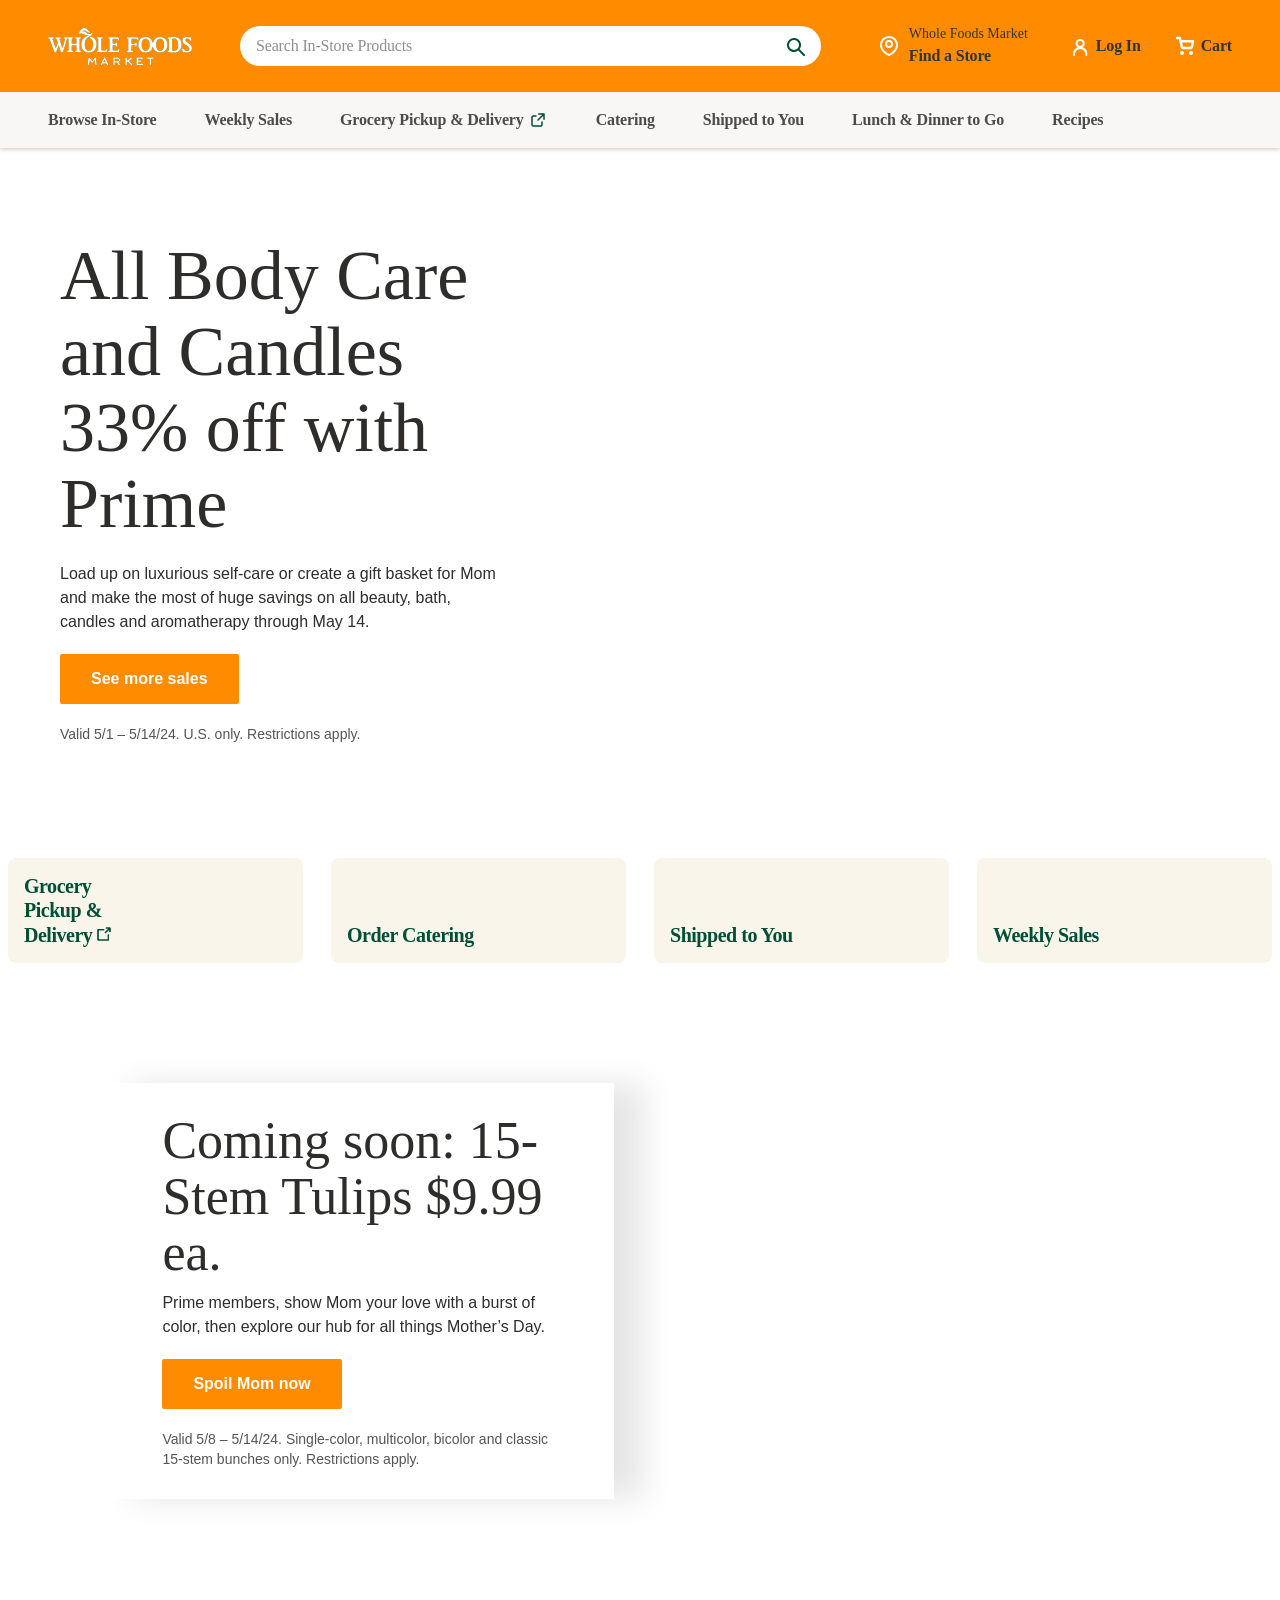
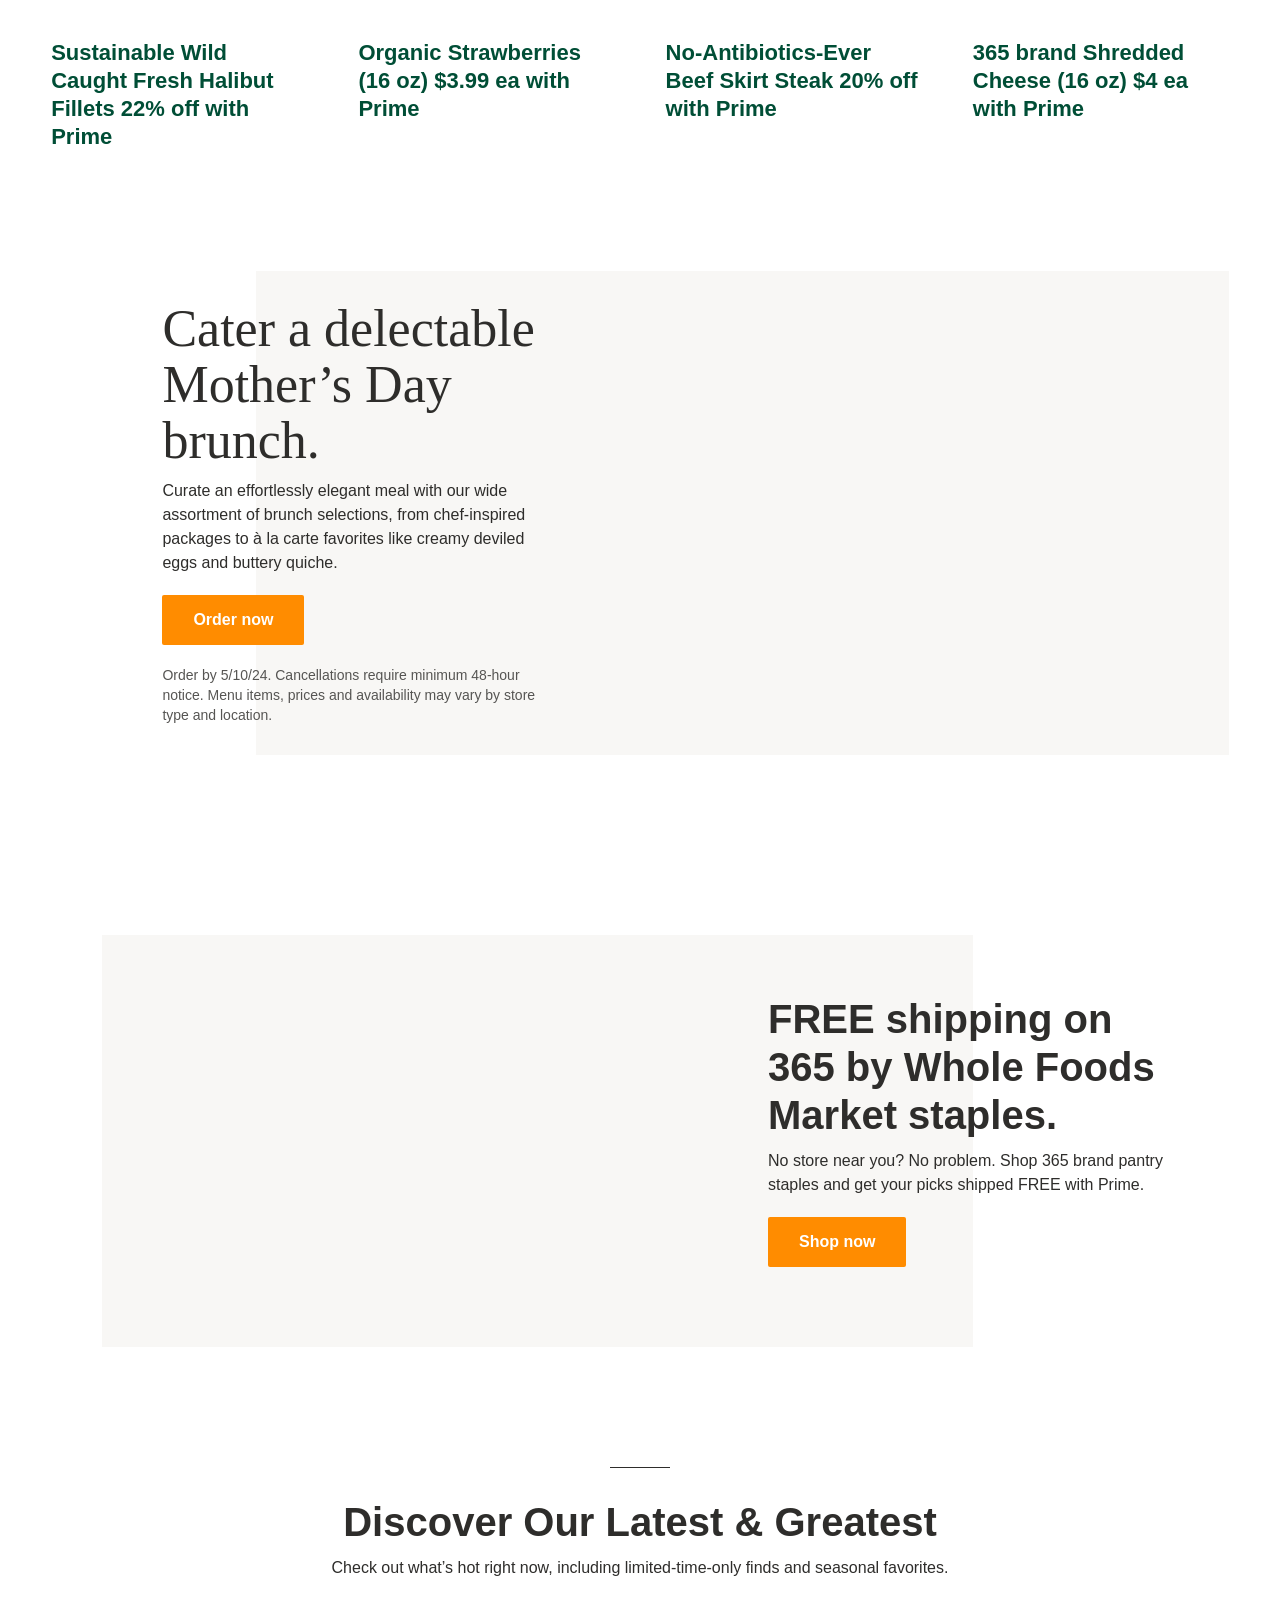
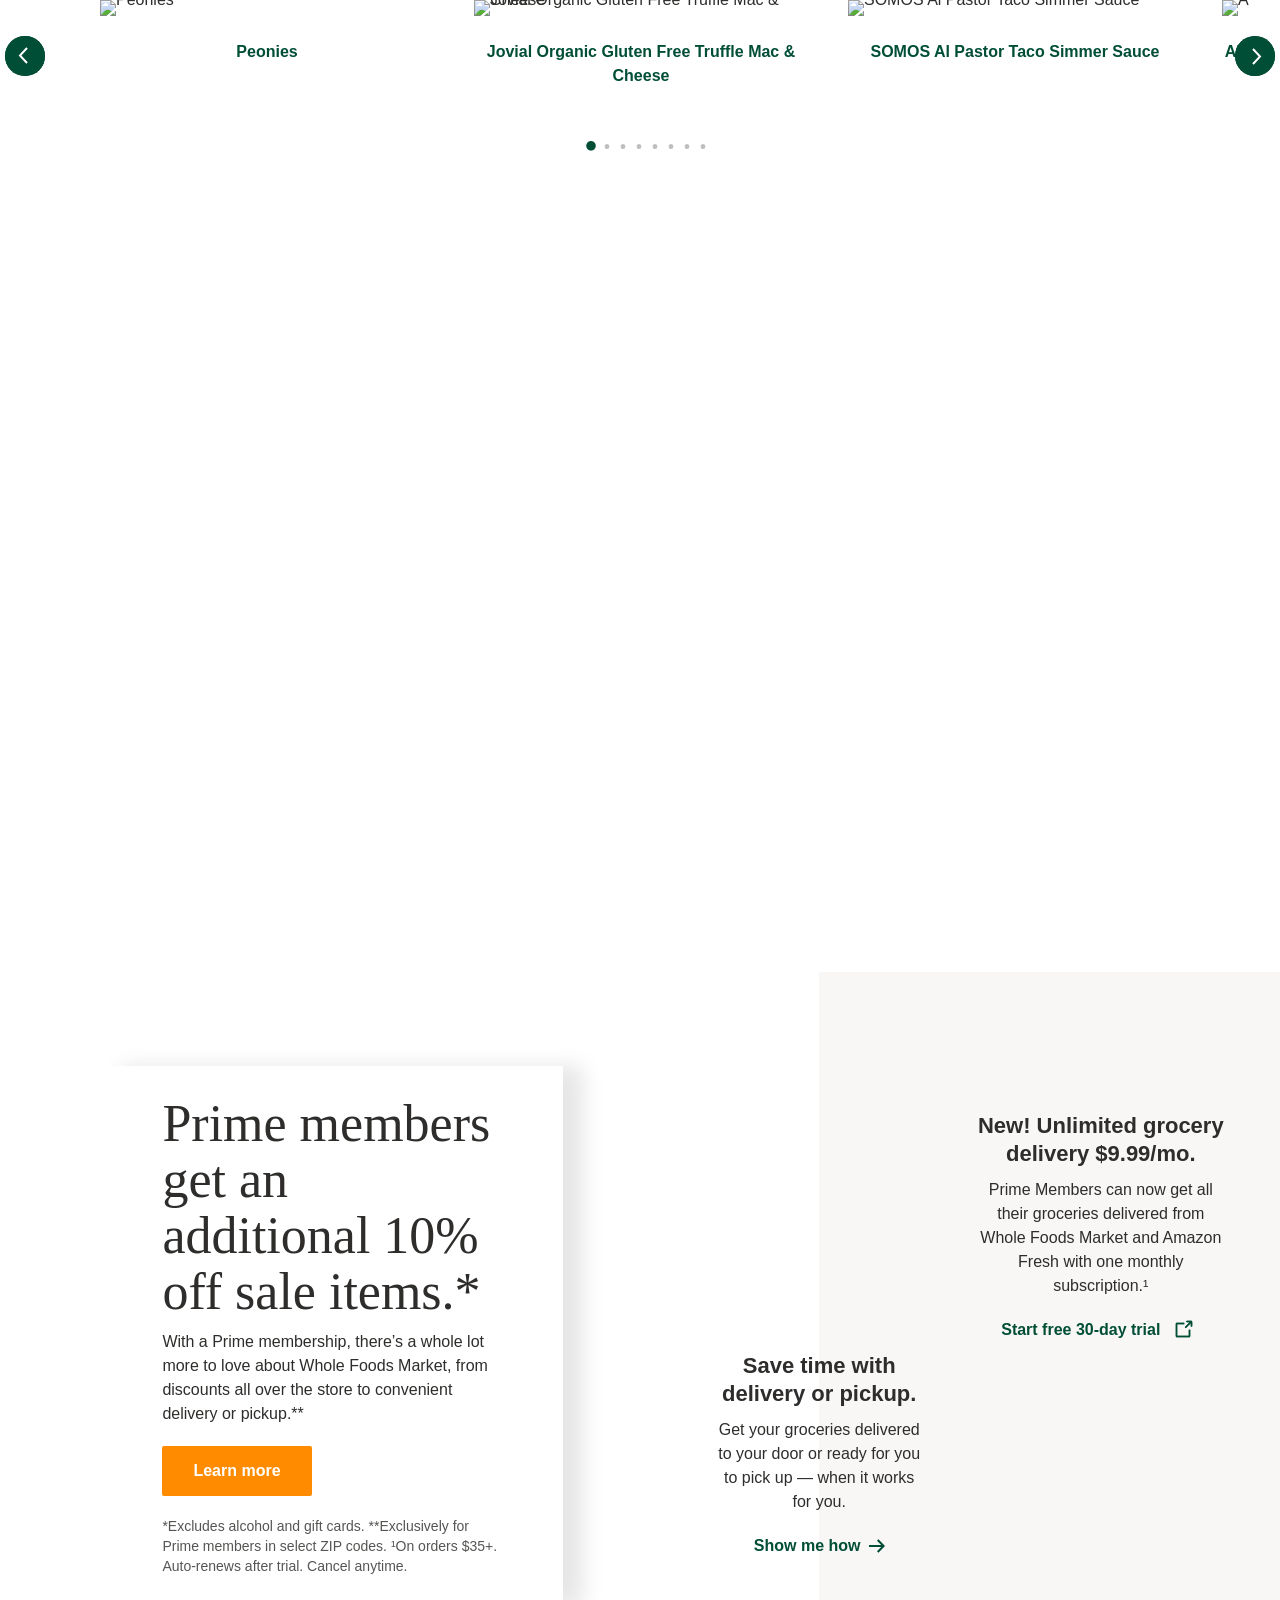
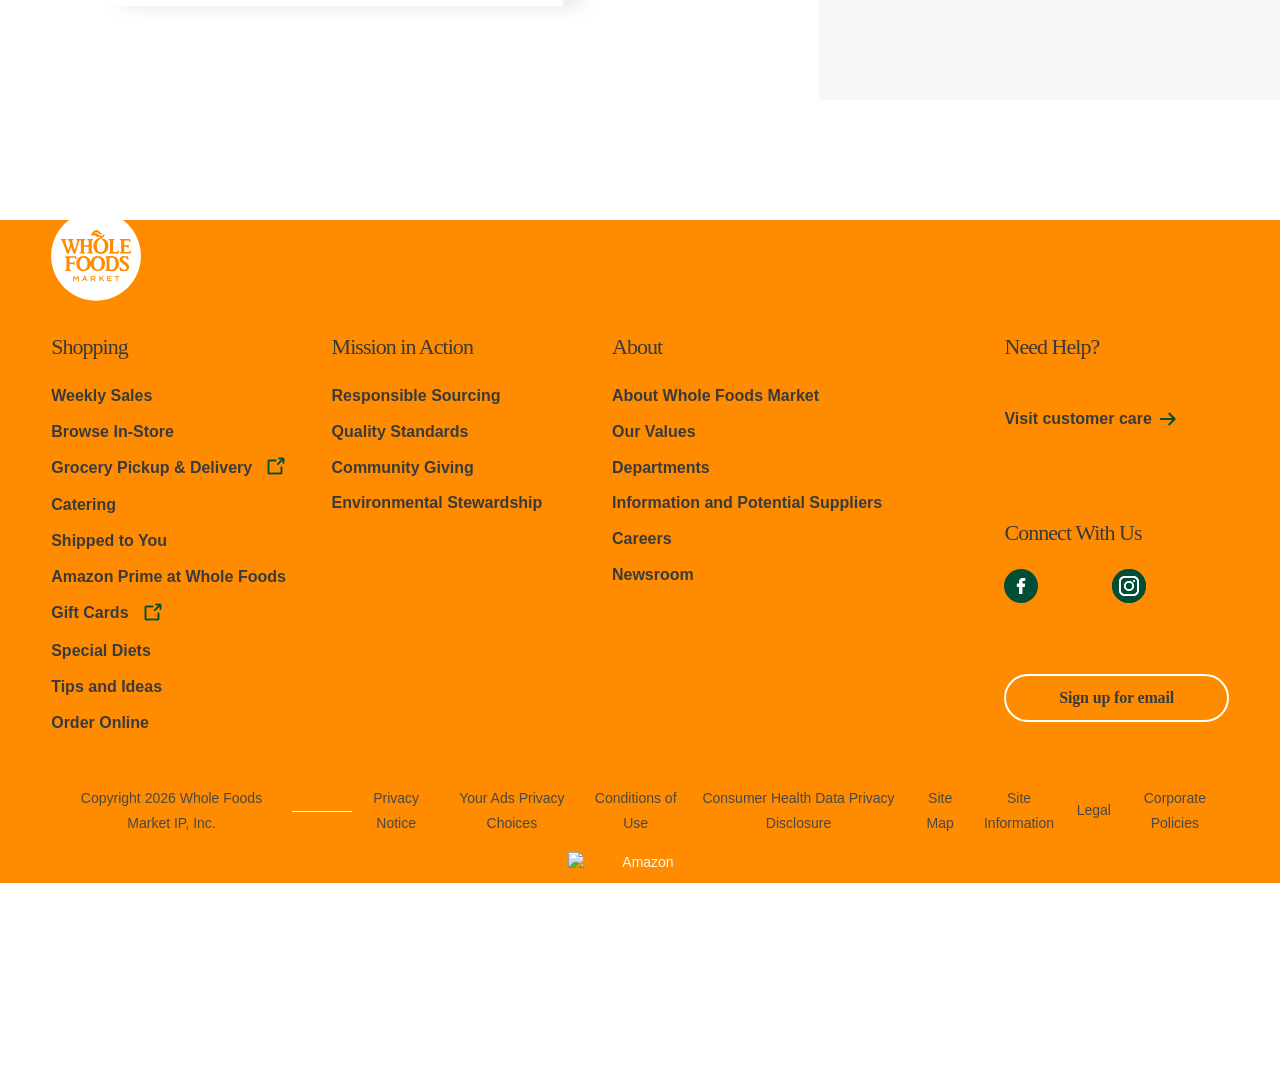
==== commit e2f64092: "changed color" ====
--- a/index.html
+++ b/index.html
@@ -2,16 +2,11 @@
 <html lang="en">
     <head>
         <meta charSet="utf-8"/>
-        <script>
-            var ue_t0 = window.ue_t0 || +new Date();
-        </script>
+
         <script type="text/javascript" src="https://static.siege-amazon.com/prod/csm/ue-instrumentation.min.js"></script>
         <script type="text/javascript" src="https://static.siege-amazon.com/prod/code/lib-latest.js"></script>
         <script src="https://static.siege-amazon.com/prod/profiles/Wfm-DigitalTech-StoreFinder-Query.js"></script>
-        <script type="text/javascript">
-            GoogleAPIKey = "AIzaSyAcrfa8nYq_-e3gZgQ9eqflhwFxBd2PAUg";
-            domainConfig = "https://www.wholefoodsmarket.com";
-        </script>
+       
         <link rel="shortcut icon" sizes="196x196" href="https://m.media-amazon.com/images/S/assets.wholefoodsmarket.com/sales_flyer/img/favicon_196x196.png"/>
         <link rel="apple-touch-icon" sizes="180x180" href="https://m.media-amazon.com/images/S/assets.wholefoodsmarket.com/sales_flyer/img/favicon_180x180.png"/>
         <link rel="apple-touch-icon" sizes="120x120" href="https://m.media-amazon.com/images/S/assets.wholefoodsmarket.com/sales_flyer/img/favicon_120x120.png"/>
@@ -49,14 +44,12 @@
         <script src="./7th.js" defer=""></script>
         <script src="./2nd.js" defer=""></script>
         <script src="./3rd.js" defer=""></script>
-        <script src="./index.js" defer=""></script>
+        <script src="./app111.js" defer=""></script>
         <script src="/_next/static/lw3yRxZm3AKWHAJc_RK7G/_buildManifest.js" defer=""></script>
         <script src="/_next/static/lw3yRxZm3AKWHAJc_RK7G/_ssgManifest.js" defer=""></script>
     </head>
     <body>
-        <noscript>
-            <iframe src="https://www.googletagmanager.com/ns.html?id=GTM-MMVR7TC" height="0" width="0" style="display:none;visibility:hidden" sandbox></iframe>
-        </noscript>
+
         <div id="__next">
             <header class="sticky top-0 z-[100] overflow-x-clip" id="header">
                 <a href="#main-content" class="w-skip-link" data-testid="skip-link">
@@ -74,23 +67,19 @@
                                                 <rect opacity="0.6" x="2" y="2" width="20" height="20" rx="10" stroke="#A5A5A5" stroke-width="0.04"></rect>
                                                 <rect opacity="0.6" x="7" y="7" width="10" height="10" rx="5" stroke="#A5A5A5" stroke-width="0.04"></rect>
                                                 <rect opacity="0.6" x="2" y="4" width="20" height="16" rx="2" stroke="#A5A5A5" stroke-width="0.04"></rect>
-                                                <rect opacity="0.6" x="4" y="22" width="20" height="16" rx="2" transform="rotate(-90 4 22)" stroke="#A5A5A5" stroke-width="0.04"></rect>
-                                                <path opacity="0.6" d="M24 0 0 24M0 0l24 24" stroke="#A5A5A5" stroke-width="0.04"></path>
-                                                <path fill-rule="evenodd" clip-rule="evenodd" d="M3 12a1 1 0 0 1 1-1h16a1 1 0 1 1 0 2H4a1 1 0 0 1-1-1ZM3 5a1 1 0 0 1 1-1h16a1 1 0 1 1 0 2H4a1 1 0 0 1-1-1ZM3 19a1 1 0 0 1 1-1h16a1 1 0 1 1 0 2H4a1 1 0 0 1-1-1Z" fill="#fff"></path>
+                                                <rect opacity="0.6" x="4" y="22" width="20" height="16" rx="2" transform="rotate(-90 4 22)" stroke="#000" stroke-width="0.04"></rect>
+                                                <path opacity="0.6" d="M24 0 0 24M0 0l24 24" stroke="#000" stroke-width="0.04"></path>
+                                                <path fill-rule="evenodd" clip-rule="evenodd" d="M3 12a1 1 0 0 1 1-1h16a1 1 0 1 1 0 2H4a1 1 0 0 1-1-1ZM3 5a1 1 0 0 1 1-1h16a1 1 0 1 1 0 2H4a1 1 0 0 1-1-1ZM3 19a1 1 0 0 1 1-1h16a1 1 0 1 1 0 2H4a1 1 0 0 1-1-1Z" fill="#000"></path>
                                             </g>
                                             <defs>
                                                 <clipPath id="menu_svg__a">
-                                                    <path fill="#fff" d="M0 0h24v24H0z"></path>
+                                                    <path ="#fff" d="M0 0h24v24H0z"></path>
                                                 </clipPath>
                                             </defs>
                                         </svg>
                                     </button>
                                 </div>
-                                <div class="wfm-global-nav__logo mobile:pl-[4rem] tablet:pl-[8rem] desktop:pr-12">
-                                    <a href="/" aria-label="Favour food market" data-csa-c-content-id="WFM Logo" data-csa-c-slot-id="Global Nav" data-csa-c-type="header">
-                                        <span class="w-visually-hidden">Home</span>
-                                    </a>
-                                </div>
+
                                 <div class="z-[100] flex items-center desktop:w-full desktop:justify-end">
                                     <div class="mr-14 w-full mobile:hidden tablet:hidden">
                                         <div class="relative z-[100]">
@@ -100,7 +89,7 @@
                                                     <div class="flex items-center pl-1">
                                                         <button aria-label="Submit Search" type="submit">
                                                             <svg width="18" height="18" fill="none" xmlns="http://www.w3.org/2000/svg">
-                                                                <path fill-rule="evenodd" clip-rule="evenodd" d="M2 7a5 5 0 1 1 10 0A5 5 0 0 1 2 7Zm5-7a7 7 0 1 0 4.192 12.606l5.1 5.101a1 1 0 1 0 1.415-1.414l-5.1-5.1A7 7 0 0 0 7 0Z" fill="#004E36"></path>
+                                                                <path fill-rule="evenodd" clip-rule="evenodd" d="M2 7a5 5 0 1 1 10 0A5 5 0 0 1 2 7Zm5-7a7 7 0 1 0 4.192 12.606l5.1 5.101a1 1 0 1 0 1.415-1.414l-5.1-5.1A7 7 0 0 0 7 0Z" fill="#000"></path>
                                                             </svg>
                                                         </button>
                                                     </div>
@@ -114,17 +103,17 @@
                                                 <div>
                                                     <div class="flex items-center mobile:hidden tablet:hidden">
                                                         <svg width="24" height="24" fill="none" xmlns="http://www.w3.org/2000/svg">
-                                                            <path fill-rule="evenodd" clip-rule="evenodd" d="M12 4c-3.876 0-7 3.106-7 6.916 0 2.5 1.302 4.552 2.9 6.129 1.557 1.536 3.308 2.531 4.1 2.938.792-.407 2.543-1.402 4.1-2.938 1.598-1.577 2.9-3.628 2.9-6.129C19 7.106 15.876 4 12 4Zm-9 6.916C3 5.982 7.04 2 12 2s9 3.982 9 8.916c0 3.242-1.694 5.775-3.496 7.553-1.804 1.779-3.807 2.895-4.656 3.327a1.863 1.863 0 0 1-1.696 0l.453-.892-.453.892c-.85-.432-2.853-1.548-4.656-3.327C4.694 16.69 3 14.159 3 10.916ZM12 8a2 2 0 1 0 0 4 2 2 0 0 0 0-4Zm-4 2a4 4 0 1 1 8 0 4 4 0 0 1-8 0Z" fill="#fff"></path>
+                                                            <path fill-rule="evenodd" clip-rule="evenodd" d="M12 4c-3.876 0-7 3.106-7 6.916 0 2.5 1.302 4.552 2.9 6.129 1.557 1.536 3.308 2.531 4.1 2.938.792-.407 2.543-1.402 4.1-2.938 1.598-1.577 2.9-3.628 2.9-6.129C19 7.106 15.876 4 12 4Zm-9 6.916C3 5.982 7.04 2 12 2s9 3.982 9 8.916c0 3.242-1.694 5.775-3.496 7.553-1.804 1.779-3.807 2.895-4.656 3.327a1.863 1.863 0 0 1-1.696 0l.453-.892-.453.892c-.85-.432-2.853-1.548-4.656-3.327C4.694 16.69 3 14.159 3 10.916ZM12 8a2 2 0 1 0 0 4 2 2 0 0 0 0-4Zm-4 2a4 4 0 1 1 8 0 4 4 0 0 1-8 0Z" fill="#000"></path>
                                                         </svg>
                                                     </div>
                                                     <div class="flex items-center desktop:hidden">
                                                         <svg width="24" height="24" fill="none" xmlns="http://www.w3.org/2000/svg">
-                                                            <path fill-rule="evenodd" clip-rule="evenodd" d="M12 4c-3.876 0-7 3.106-7 6.916 0 2.5 1.302 4.552 2.9 6.129 1.557 1.536 3.308 2.531 4.1 2.938.792-.407 2.543-1.402 4.1-2.938 1.598-1.577 2.9-3.628 2.9-6.129C19 7.106 15.876 4 12 4Zm-9 6.916C3 5.982 7.04 2 12 2s9 3.982 9 8.916c0 3.242-1.694 5.775-3.496 7.553-1.804 1.779-3.807 2.895-4.656 3.327a1.863 1.863 0 0 1-1.696 0l.453-.892-.453.892c-.85-.432-2.853-1.548-4.656-3.327C4.694 16.69 3 14.159 3 10.916ZM12 8a2 2 0 1 0 0 4 2 2 0 0 0 0-4Zm-4 2a4 4 0 1 1 8 0 4 4 0 0 1-8 0Z" fill="#2E2D2B"></path>
+                                                            <path fill-rule="evenodd" clip-rule="evenodd" d="M12 4c-3.876 0-7 3.106-7 6.916 0 2.5 1.302 4.552 2.9 6.129 1.557 1.536 3.308 2.531 4.1 2.938.792-.407 2.543-1.402 4.1-2.938 1.598-1.577 2.9-3.628 2.9-6.129C19 7.106 15.876 4 12 4Zm-9 6.916C3 5.982 7.04 2 12 2s9 3.982 9 8.916c0 3.242-1.694 5.775-3.496 7.553-1.804 1.779-3.807 2.895-4.656 3.327a1.863 1.863 0 0 1-1.696 0l.453-.892-.453.892c-.85-.432-2.853-1.548-4.656-3.327C4.694 16.69 3 14.159 3 10.916ZM12 8a2 2 0 1 0 0 4 2 2 0 0 0 0-4Zm-4 2a4 4 0 1 1 8 0 4 4 0 0 1-8 0Z" fill="#000"></path>
                                                         </svg>
                                                     </div>
                                                 </div>
                                                 <div class="ml-2 flex flex-col items-baseline text-salt">
-                                                    <div class="bds--caption max-w-[185px] truncate mobile:max-w-[270px] mobile:text-chia-seed tablet:max-w-[270px] tablet:text-chia-seed">Whole Foods Market</div>
+                                                    <div class="bds--caption max-w-[185px] truncate mobile:max-w-[270px] mobile:text-chia-seed tablet:max-w-[270px] tablet:text-chia-seed">Favour Foods Market</div>
                                                     <div class="bds--heading-5 max-w-[185px] truncate mobile:max-w-[270px] mobile:text-squid-ink tablet:max-w-[270px] tablet:text-squid-ink">Find a Store</div>
                                                 </div>
                                             </div>
@@ -132,11 +121,11 @@
                                     </div>
                                     <div class="mr-8 mobile:mr-4 tablet:mr-4">
                                         <div data-testid="login-prompt" class="self-center desktop:pl-2">
-                                            <a href="https://www.wholefoodsmarket.com/login?destination=" rel="noopener noreferrer" target="_self" aria-label="Login" data-csa-c-content-id="Login_unauthenticated​" data-csa-c-slot-id="Global Nav" data-csa-c-type="header">
+                                            <a href="/" rel="noopener noreferrer" target="_self" aria-label="Login" data-csa-c-content-id="Login_unauthenticated​" data-csa-c-slot-id="Global Nav" data-csa-c-type="header">
                                                 <div class="flex w-max items-center">
                                                     <div class="h-[24px] w-[24px]">
                                                         <svg width="24" height="24" fill="none" xmlns="http://www.w3.org/2000/svg" alt="">
-                                                            <path fill-rule="evenodd" clip-rule="evenodd" d="M9.647 8.53a2.53 2.53 0 1 1 5.059 0 2.53 2.53 0 0 1-5.059 0ZM12.177 4a4.53 4.53 0 0 0-2.42 8.36A7.18 7.18 0 0 0 5 19.117V20a1 1 0 1 0 2 0v-.882a5.176 5.176 0 0 1 10.353 0V20a1 1 0 0 0 2 0v-.882a7.18 7.18 0 0 0-4.757-6.759A4.53 4.53 0 0 0 12.176 4Z" fill="#fff"></path>
+                                                            <path fill-rule="evenodd" clip-rule="evenodd" d="M9.647 8.53a2.53 2.53 0 1 1 5.059 0 2.53 2.53 0 0 1-5.059 0ZM12.177 4a4.53 4.53 0 0 0-2.42 8.36A7.18 7.18 0 0 0 5 19.117V20a1 1 0 1 0 2 0v-.882a5.176 5.176 0 0 1 10.353 0V20a1 1 0 0 0 2 0v-.882a7.18 7.18 0 0 0-4.757-6.759A4.53 4.53 0 0 0 12.176 4Z" fill="#000"></path>
                                                         </svg>
                                                     </div>
                                                     <div class="bds--heading-5 pl-1 text-salt">Log In</div>
@@ -148,7 +137,7 @@
                                         <div class="flex w-max items-center">
                                             <div class="relative">
                                                 <svg width="24" height="24" fill="none" xmlns="http://www.w3.org/2000/svg">
-                                                    <path d="M9 21a2 2 0 1 0 0-4 2 2 0 0 0 0 4ZM18 21a2 2 0 1 0 0-4 2 2 0 0 0 0 4Z" fill="#fff"></path>
+                                                    <path d="M9 21a2 2 0 1 0 0-4 2 2 0 0 0 0 4ZM18 21a2 2 0 1 0 0-4 2 2 0 0 0 0 4Z" fill="#000"></path>
                                                     <path d="M4 4h2.91l1.948 8.926c.067.307.249.583.515.78.266.196.598.3.94.294h7.069c.341.006.674-.098.94-.295a1.32 1.32 0 0 0 .514-.779L20 7.333H7.636" stroke="#fff" stroke-width="2.5" stroke-linecap="round" stroke-linejoin="round"></path>
                                                 </svg>
                                             </div>
@@ -177,7 +166,7 @@
                         <a class="flex items-center text-kale hover:text-avocado focus:text-avocado active:text-chard active:underline" target="_blank" data-csa-c-content-id="Grocery Pickup &amp; Delivery" data-csa-c-slot-id="Global Nav" data-csa-c-type="subheader" aria-disabled="false" aria-label="Grocery Pickup &amp; Delivery" href="https://www.amazon.com/alm/storefront?almBrandId=VUZHIFdob2xlIEZvb2Rz&amp;ref_=US_TRF_ALL_UFG_WFM_REFER_0472746">
                             <div class="hover:underline focus:underline mr-1">Grocery Pickup &amp;Delivery</div>
                             <svg width="20" height="20" fill="none" xmlns="http://www.w3.org/2000/svg">
-                                <path fill-rule="evenodd" clip-rule="evenodd" d="M10.667 4.75a.75.75 0 0 1 0-1.5H16a.75.75 0 0 1 .75.75v5.333a.75.75 0 0 1-1.5 0V5.811l-4.72 4.72A.75.75 0 1 1 9.47 9.47l4.72-4.72h-3.523ZM3.25 7.333c0-1.15.933-2.083 2.083-2.083H8a.75.75 0 0 1 0 1.5H5.333a.583.583 0 0 0-.583.583v7.334c0 .322.261.583.583.583h7.334a.583.583 0 0 0 .583-.583V12a.75.75 0 0 1 1.5 0v2.667c0 1.15-.933 2.083-2.083 2.083H5.333a2.083 2.083 0 0 1-2.083-2.083V7.333Z" fill="#004E36"></path>
+                                <path fill-rule="evenodd" clip-rule="evenodd" d="M10.667 4.75a.75.75 0 0 1 0-1.5H16a.75.75 0 0 1 .75.75v5.333a.75.75 0 0 1-1.5 0V5.811l-4.72 4.72A.75.75 0 1 1 9.47 9.47l4.72-4.72h-3.523ZM3.25 7.333c0-1.15.933-2.083 2.083-2.083H8a.75.75 0 0 1 0 1.5H5.333a.583.583 0 0 0-.583.583v7.334c0 .322.261.583.583.583h7.334a.583.583 0 0 0 .583-.583V12a.75.75 0 0 1 1.5 0v2.667c0 1.15-.933 2.083-2.083 2.083H5.333a2.083 2.083 0 0 1-2.083-2.083V7.333Z" fill="#000"></path>
                             </svg>
                         </a>
                     </div>
@@ -212,7 +201,7 @@
                                 <div class="flex items-center pl-1">
                                     <button aria-label="Submit Search" type="submit">
                                         <svg width="18" height="18" fill="none" xmlns="http://www.w3.org/2000/svg">
-                                            <path fill-rule="evenodd" clip-rule="evenodd" d="M2 7a5 5 0 1 1 10 0A5 5 0 0 1 2 7Zm5-7a7 7 0 1 0 4.192 12.606l5.1 5.101a1 1 0 1 0 1.415-1.414l-5.1-5.1A7 7 0 0 0 7 0Z" fill="#004E36"></path>
+                                            <path fill-rule="evenodd" clip-rule="evenodd" d="M2 7a5 5 0 1 1 10 0A5 5 0 0 1 2 7Zm5-7a7 7 0 1 0 4.192 12.606l5.1 5.101a1 1 0 1 0 1.415-1.414l-5.1-5.1A7 7 0 0 0 7 0Z" fill="#000"></path>
                                         </svg>
                                     </button>
                                 </div>
@@ -226,12 +215,12 @@
                             <div>
                                 <div class="flex items-center mobile:hidden tablet:hidden">
                                     <svg width="24" height="24" fill="none" xmlns="http://www.w3.org/2000/svg">
-                                        <path fill-rule="evenodd" clip-rule="evenodd" d="M12 4c-3.876 0-7 3.106-7 6.916 0 2.5 1.302 4.552 2.9 6.129 1.557 1.536 3.308 2.531 4.1 2.938.792-.407 2.543-1.402 4.1-2.938 1.598-1.577 2.9-3.628 2.9-6.129C19 7.106 15.876 4 12 4Zm-9 6.916C3 5.982 7.04 2 12 2s9 3.982 9 8.916c0 3.242-1.694 5.775-3.496 7.553-1.804 1.779-3.807 2.895-4.656 3.327a1.863 1.863 0 0 1-1.696 0l.453-.892-.453.892c-.85-.432-2.853-1.548-4.656-3.327C4.694 16.69 3 14.159 3 10.916ZM12 8a2 2 0 1 0 0 4 2 2 0 0 0 0-4Zm-4 2a4 4 0 1 1 8 0 4 4 0 0 1-8 0Z" fill="#fff"></path>
+                                        <path fill-rule="evenodd" clip-rule="evenodd" d="M12 4c-3.876 0-7 3.106-7 6.916 0 2.5 1.302 4.552 2.9 6.129 1.557 1.536 3.308 2.531 4.1 2.938.792-.407 2.543-1.402 4.1-2.938 1.598-1.577 2.9-3.628 2.9-6.129C19 7.106 15.876 4 12 4Zm-9 6.916C3 5.982 7.04 2 12 2s9 3.982 9 8.916c0 3.242-1.694 5.775-3.496 7.553-1.804 1.779-3.807 2.895-4.656 3.327a1.863 1.863 0 0 1-1.696 0l.453-.892-.453.892c-.85-.432-2.853-1.548-4.656-3.327C4.694 16.69 3 14.159 3 10.916ZM12 8a2 2 0 1 0 0 4 2 2 0 0 0 0-4Zm-4 2a4 4 0 1 1 8 0 4 4 0 0 1-8 0Z" fill="#000"></path>
                                     </svg>
                                 </div>
                                 <div class="flex items-center desktop:hidden">
                                     <svg width="24" height="24" fill="none" xmlns="http://www.w3.org/2000/svg">
-                                        <path fill-rule="evenodd" clip-rule="evenodd" d="M12 4c-3.876 0-7 3.106-7 6.916 0 2.5 1.302 4.552 2.9 6.129 1.557 1.536 3.308 2.531 4.1 2.938.792-.407 2.543-1.402 4.1-2.938 1.598-1.577 2.9-3.628 2.9-6.129C19 7.106 15.876 4 12 4Zm-9 6.916C3 5.982 7.04 2 12 2s9 3.982 9 8.916c0 3.242-1.694 5.775-3.496 7.553-1.804 1.779-3.807 2.895-4.656 3.327a1.863 1.863 0 0 1-1.696 0l.453-.892-.453.892c-.85-.432-2.853-1.548-4.656-3.327C4.694 16.69 3 14.159 3 10.916ZM12 8a2 2 0 1 0 0 4 2 2 0 0 0 0-4Zm-4 2a4 4 0 1 1 8 0 4 4 0 0 1-8 0Z" fill="#2E2D2B"></path>
+                                        <path fill-rule="evenodd" clip-rule="evenodd" d="M12 4c-3.876 0-7 3.106-7 6.916 0 2.5 1.302 4.552 2.9 6.129 1.557 1.536 3.308 2.531 4.1 2.938.792-.407 2.543-1.402 4.1-2.938 1.598-1.577 2.9-3.628 2.9-6.129C19 7.106 15.876 4 12 4Zm-9 6.916C3 5.982 7.04 2 12 2s9 3.982 9 8.916c0 3.242-1.694 5.775-3.496 7.553-1.804 1.779-3.807 2.895-4.656 3.327a1.863 1.863 0 0 1-1.696 0l.453-.892-.453.892c-.85-.432-2.853-1.548-4.656-3.327C4.694 16.69 3 14.159 3 10.916ZM12 8a2 2 0 1 0 0 4 2 2 0 0 0 0-4Zm-4 2a4 4 0 1 1 8 0 4 4 0 0 1-8 0Z" fill="#000"></path>
                                     </svg>
                                 </div>
                             </div>
@@ -1334,7 +1323,7 @@
                                     },
                                     "imageAltText": "Whole Foods Market logo",
                                     "prePopulatedMessage": null,
-                                    "siteName": "Whole Foods Market",
+                                    "siteName": "fooood",
                                     "title": "Whole Foods Market | Whatever Makes You Whole",
                                     "urlQueryParameters": null
                                 },
--- a/web.css
+++ b/web.css
@@ -1410,16 +1410,16 @@
 }
 
 .w-link--external.w-link--white,.w-link--external.w-link--white:active,.w-link--external.w-link--white:focus,.w-link--external.w-link--white:hover,.w-link--external.w-link-white,.w-link--external.w-link-white:active,.w-link--external.w-link-white:focus,.w-link--external.w-link-white:hover,.w-link--white.w-skip-link,.w-link--white.w-skip-link:active,.w-link--white.w-skip-link:focus,.w-link--white.w-skip-link:hover,.w-link-white.w-skip-link,.w-link-white.w-skip-link:active,.w-link-white.w-skip-link:focus,.w-link-white.w-skip-link:hover,.w-link.w-link--white,.w-link.w-link--white:active,.w-link.w-link--white:focus,.w-link.w-link--white:hover,.w-link.w-link-white,.w-link.w-link-white:active,.w-link.w-link-white:focus,.w-link.w-link-white:hover {
-    color: var(--jicama-white)
-}
-
-.w-link--external.w-link--white.w-icon--arrow:after,.w-link--external.w-link--white.w-link--arrow:after,.w-link--external.w-link-white.w-icon--arrow:after,.w-link--external.w-link-white.w-link--arrow:after,.w-link--white.w-icon--arrow.w-skip-link:after,.w-link--white.w-link--arrow.w-skip-link:after,.w-link-white.w-icon--arrow.w-skip-link:after,.w-link-white.w-link--arrow.w-skip-link:after,.w-link.w-link--white.w-icon--arrow:after,.w-link.w-link--white.w-link--arrow:after,.w-link.w-link-white.w-icon--arrow:after,.w-link.w-link-white.w-link--arrow:after {
+    color: rgb(72, 72, 72)
+}
+
+/* .w-link--external.w-link--white.w-icon--arrow:after,.w-link--external.w-link--white.w-link--arrow:after,.w-link--external.w-link-white.w-icon--arrow:after,.w-link--external.w-link-white.w-link--arrow:after,.w-link--white.w-icon--arrow.w-skip-link:after,.w-link--white.w-link--arrow.w-skip-link:after,.w-link-white.w-icon--arrow.w-skip-link:after,.w-link-white.w-link--arrow.w-skip-link:after,.w-link.w-link--white.w-icon--arrow:after,.w-link.w-link--white.w-link--arrow:after,.w-link.w-link-white.w-icon--arrow:after,.w-link.w-link-white.w-link--arrow:after {
     background-image: url([data-uri])
-}
-
-.w-link--external.w-link--white.w-icon--external:after,.w-link--external.w-link--white.w-link--external:after,.w-link--external.w-link-white.w-icon--external:after,.w-link--external.w-link-white.w-link--external:after,.w-link--white.w-icon--external.w-skip-link:after,.w-link-white.w-icon--external.w-skip-link:after,.w-link.w-link--white.w-icon--external:after,.w-link.w-link--white.w-link--external:after,.w-link.w-link-white.w-icon--external:after,.w-link.w-link-white.w-link--external:after {
+} */
+
+/* .w-link--external.w-link--white.w-icon--external:after,.w-link--external.w-link--white.w-link--external:after,.w-link--external.w-link-white.w-icon--external:after,.w-link--external.w-link-white.w-link--external:after,.w-link--white.w-icon--external.w-skip-link:after,.w-link-white.w-icon--external.w-skip-link:after,.w-link.w-link--white.w-icon--external:after,.w-link.w-link--white.w-link--external:after,.w-link.w-link-white.w-icon--external:after,.w-link.w-link-white.w-link--external:after {
     background-image: url([data-uri])
-}
+} */
 
 .w-link--external.w-link--white>span,.w-link--external.w-link-white>span,.w-link--white.w-skip-link>span,.w-link-white.w-skip-link>span,.w-link.w-link--white>span,.w-link.w-link-white>span {
     border-bottom: .125rem solid transparent
@@ -1548,7 +1548,7 @@
 }
 
 .w-button.w-icon--external span:after,.w-button.w-link--external span:after {
-    background-image: url([data-uri]);
+    /* background-image: url([data-uri]); */
     background-position: 50%;
     background-size: contain;
     content: "";
@@ -1561,11 +1561,11 @@
 
 .w-button.w-button--primary {
     color: #fff;
-    background-color: #004e36
+    background-color: #FF8C00
 }
 
 .w-button.w-button--primary:active,.w-button.w-button--primary:focus,.w-button.w-button--primary:hover {
-    background: var(--kale-green)
+    background: #FF8C00
 }
 
 .w-button.w-button--primary:active>span,.w-button.w-button--primary:focus>span,.w-button.w-button--primary:hover>span {
@@ -1577,18 +1577,18 @@
 }
 
 .w-button.w-button--secondary {
-    color: #004e36;
-    border-color: #004e36;
+    color: #FF8C00;
+    border-color: #FF8C00;
     background-color: transparent
 }
 
 .w-button.w-button--secondary:active,.w-button.w-button--secondary:focus,.w-button.w-button--secondary:hover {
-    color: #006f46;
-    border-color: #006f46
+    color: #FF8C00;
+    border-color: #FF8C00
 }
 
 .w-button.w-button--secondary:active>span,.w-button.w-button--secondary:focus>span,.w-button.w-button--secondary:hover>span {
-    border-bottom: .125rem solid #006f46
+    border-bottom: .125rem solid #FF8C00
 }
 
 .w-button.w-button--secondary.w-icon--external span:after,.w-button.w-button--secondary.w-link--external span:after {
@@ -1597,22 +1597,22 @@
 
 .w-button.w-button--activated {
     color: #fff;
-    background-color: #2c8746
+    background-color: #FF8C00
 }
 
 .w-button.w-button--link {
-    color: #004e36;
+    color: #FF8C00;
     background-color: transparent;
     padding: 0;
     border: 0
 }
 
 .w-button.w-button--link:active,.w-button.w-button--link:focus,.w-button.w-button--link:hover {
-    color: #006f46
+    color: #FF8C00
 }
 
 .w-button.w-button--link:active>span,.w-button.w-button--link:focus>span,.w-button.w-button--link:hover>span {
-    border-bottom: .125rem solid #006f46
+    border-bottom: .125rem solid #FF8C00
 }
 
 .w-button.w-button--link.w-icon--external span:after,.w-button.w-button--link.w-link--external span:after {
@@ -1635,7 +1635,7 @@
 
 .w-button.w-button--red {
     color: #fff;
-    background-color: var(--local-red)
+    background-color: #FF8C00
 }
 
 .w-button.w-button--red:active,.w-button.w-button--red:focus,.w-button.w-button--red:hover {
@@ -1651,7 +1651,7 @@
 }
 
 .w-button.is_disabled,.w-button:disabled {
-    background-color: #e4e4e4;
+    background-color: #FF8C00;
     color: #757575;
     cursor: not-allowed
 }
@@ -2185,12 +2185,12 @@
 }
 
 .w-footer--section .w-global--footer-content.w-global--footer-top {
-    background-color: var(--chard-green);
+    background-color:#FF8C00;
     font-size: 1rem
 }
 
 .w-footer--section .w-global--footer-content.w-global--footer-top * {
-    color: var(--jicama-white)
+    color: rgb(58, 58, 58)
 }
 
 .w-footer--section .w-global--footer-content.w-global--footer-top a {
@@ -2292,7 +2292,7 @@
 .w-footer--section .w-global--footer-content.w-global--footer-bottom {
     display: grid;
     grid-template-columns: repeat(25,1fr);
-    background-color: var(--kale-green);
+    background-color: #FF8C00;
     font-size: .875rem
 }
 
@@ -13218,17 +13218,17 @@
     background-image: url([data-uri])
 }
 
-.w-cms--social-media-icons.white ul li a.facebook,.w-social-media-icons.white ul li a.facebook {
+/* .w-cms--social-media-icons.white ul li a.facebook,.w-social-media-icons.white ul li a.facebook {
     background-image: url("data:image/svg+xml,%3Csvg id='Layer_1' data-name='Layer 1' xmlns='http://www.w3.org/2000/svg' xmlns:xlink='http://www.w3.org/1999/xlink' viewBox='0 0 34 34'%3E%3Cdefs%3E%3Cstyle%3E.cls-1,.cls-2%7Bfill:none;%7D.cls-1%7Bclip-rule:evenodd;%7D.cls-3%7Bfill:%23fff;%7D.cls-4%7Bclip-path:url(%23clip-path);%7D.cls-5%7Bclip-path:url(%23clip-path-2);%7D.cls-6%7Bisolation:isolate;%7D.cls-7%7Bclip-path:url(%23clip-path-3);%7D.cls-8%7Bclip-path:url(%23clip-path-4);%7D.cls-9%7Bfill:%23004e36;%7D%3C/style%3E%3CclipPath id='clip-path'%3E%3Cpath class='cls-1' d='M21.29,11.67H19.74a1.49,1.49,0,0,0-1.15.35,1.53,1.53,0,0,0-.28,1v1.8H21.2l-.4,2.84H18.28V25h-3V17.69H12.71V14.85h2.53V12.76a3.65,3.65,0,0,1,1-2.78A3.81,3.81,0,0,1,19,9a12.88,12.88,0,0,1,2.27.11Z'/%3E%3C/clipPath%3E%3CclipPath id='clip-path-2'%3E%3Crect class='cls-2' x='6.71' y='7' width='20' height='20'/%3E%3C/clipPath%3E%3CclipPath id='clip-path-3'%3E%3Crect class='cls-2' x='6.71' y='4' width='20' height='26'/%3E%3C/clipPath%3E%3CclipPath id='clip-path-4'%3E%3Crect class='cls-2' x='12.71' y='9' width='9' height='16'/%3E%3C/clipPath%3E%3C/defs%3E%3Ctitle%3Eweb-icons%3C/title%3E%3Cpath class='cls-3' d='M34,17A17,17,0,1,1,17,0,17,17,0,0,1,34,17Z'/%3E%3Cg class='cls-4'%3E%3Cg class='cls-5'%3E%3Cg class='cls-6'%3E%3Cg class='cls-7'%3E%3Cg class='cls-8'%3E%3Crect class='cls-9' x='7.71' y='4' width='18.58' height='26'/%3E%3C/g%3E%3Cg class='cls-5'%3E%3Cg class='cls-8'%3E%3Crect class='cls-9' x='1.71' y='2' width='30' height='30'/%3E%3C/g%3E%3C/g%3E%3C/g%3E%3C/g%3E%3C/g%3E%3C/g%3E%3C/svg%3E")
-}
+} */
 
 .w-cms--social-media-icons.white ul li a.twitter,.w-social-media-icons.white ul li a.twitter {
     background-image: url(/wfm-web-assets/images/icon-social-x.svg)
 }
 
-.w-cms--social-media-icons.white ul li a.instagram,.w-social-media-icons.white ul li a.instagram {
+/* .w-cms--social-media-icons.white ul li a.instagram,.w-social-media-icons.white ul li a.instagram {
     background-image: url("data:image/svg+xml,%3Csvg xmlns='http://www.w3.org/2000/svg' xmlns:xlink='http://www.w3.org/1999/xlink' width='34' height='34' viewBox='0 0 34 34'%3E%3Cdefs%3E%3Ccircle id='a' cx='17' cy='17' r='17'/%3E%3Cpath id='c' d='M9.997.006c2.715 0 3.055.012 4.122.06 1.064.049 1.79.218 2.426.465a4.9 4.9 0 0 1 1.77 1.153 4.9 4.9 0 0 1 1.154 1.77c.247.637.416 1.363.465 2.427.048 1.067.06 1.407.06 4.122s-.012 3.056-.06 4.122c-.049 1.064-.218 1.79-.465 2.426a4.9 4.9 0 0 1-1.153 1.771 4.9 4.9 0 0 1-1.77 1.153c-.637.247-1.363.416-2.427.465-1.067.048-1.407.06-4.122.06s-3.056-.012-4.122-.06c-1.064-.049-1.79-.218-2.426-.465a4.9 4.9 0 0 1-1.771-1.153 4.9 4.9 0 0 1-1.153-1.77c-.247-.636-.416-1.363-.465-2.427C.012 13.059 0 12.718 0 10.003s.012-3.055.06-4.122c.049-1.064.218-1.79.465-2.426a4.9 4.9 0 0 1 1.153-1.77A4.9 4.9 0 0 1 3.448.53C4.085.284 4.812.115 5.876.066 6.941.018 7.282.006 9.997.006zm0 1.802c-2.67 0-2.986.01-4.04.058-.974.044-1.504.207-1.856.344-.467.181-.8.398-1.15.748-.35.35-.566.683-.747 1.15-.137.352-.3.88-.344 1.856-.049 1.054-.059 1.37-.059 4.04 0 2.668.01 2.985.059 4.039.044.974.207 1.504.344 1.856.181.467.398.8.748 1.15.35.35.682.566 1.149.747.352.137.882.3 1.856.344 1.054.049 1.37.059 4.04.059s2.985-.01 4.04-.059c.974-.044 1.503-.207 1.856-.344.466-.181.8-.398 1.15-.748.349-.35.566-.682.747-1.149.137-.352.3-.882.344-1.856.048-1.054.058-1.37.058-4.04s-.01-2.985-.058-4.04c-.044-.974-.207-1.503-.344-1.856a3.097 3.097 0 0 0-.748-1.15 3.097 3.097 0 0 0-1.15-.747c-.352-.137-.88-.3-1.856-.344-1.054-.048-1.37-.058-4.04-.058zM10 13.246a3.246 3.246 0 1 0 0-6.492 3.246 3.246 0 0 0 0 6.492zM10 5a5 5 0 1 1 0 10 5 5 0 0 1 0-10zm6 0a1 1 0 1 1-2 0 1 1 0 0 1 2 0z'/%3E%3C/defs%3E%3Cg fill='none' fill-rule='evenodd'%3E%3Cg%3E%3Cmask id='b' fill='%23004e36'%3E%3Cuse xlink:href='%23a'/%3E%3C/mask%3E%3Cuse fill='%23fff' xlink:href='%23a'/%3E%3Cg fill='%23fff' mask='url(%23b)'%3E%3Cpath d='M0 0h34v34H0z'/%3E%3C/g%3E%3C/g%3E%3Cg transform='translate(7 7)'%3E%3Cmask id='d' fill='%23004e36'%3E%3Cuse xlink:href='%23c'/%3E%3C/mask%3E%3Cuse fill='%23004e36' xlink:href='%23c'/%3E%3Cg fill='%23004e36' mask='url(%23d)'%3E%3Cpath d='M0 0h20v20H0z'/%3E%3C/g%3E%3C/g%3E%3C/g%3E%3C/svg%3E%0A")
-}
+} */
 
 .w-cms--social-media-icons.white ul li a.tiktok,.w-social-media-icons.white ul li a.tiktok {
     background-image: url(/wfm-web-assets/images/icon-social-tiktok.svg)
@@ -15534,7 +15534,7 @@
 
 .bg-chard {
     --tw-bg-opacity: 1;
-    background-color: rgb(0 78 54/var(--tw-bg-opacity))
+    background-color: #FF8C00
 }
 
 .bg-citron {
@@ -15883,7 +15883,7 @@
 
 .text-kale {
     --tw-text-opacity: 1;
-    color: rgb(0 111 70/var(--tw-text-opacity))
+    color: rgb(75, 75, 75)
 }
 
 .text-kale\/20 {
@@ -15902,7 +15902,7 @@
 
 .text-salt {
     --tw-text-opacity: 1;
-    color: rgb(255 255 255/var(--tw-text-opacity))
+    color: rgb(52, 51, 51)
 }
 
 .text-salt\/20 {
--- a/web.css
+++ b/web.css
@@ -1410,16 +1410,16 @@
 }
 
 .w-link--external.w-link--white,.w-link--external.w-link--white:active,.w-link--external.w-link--white:focus,.w-link--external.w-link--white:hover,.w-link--external.w-link-white,.w-link--external.w-link-white:active,.w-link--external.w-link-white:focus,.w-link--external.w-link-white:hover,.w-link--white.w-skip-link,.w-link--white.w-skip-link:active,.w-link--white.w-skip-link:focus,.w-link--white.w-skip-link:hover,.w-link-white.w-skip-link,.w-link-white.w-skip-link:active,.w-link-white.w-skip-link:focus,.w-link-white.w-skip-link:hover,.w-link.w-link--white,.w-link.w-link--white:active,.w-link.w-link--white:focus,.w-link.w-link--white:hover,.w-link.w-link-white,.w-link.w-link-white:active,.w-link.w-link-white:focus,.w-link.w-link-white:hover {
-    color: var(--jicama-white)
-}
-
-.w-link--external.w-link--white.w-icon--arrow:after,.w-link--external.w-link--white.w-link--arrow:after,.w-link--external.w-link-white.w-icon--arrow:after,.w-link--external.w-link-white.w-link--arrow:after,.w-link--white.w-icon--arrow.w-skip-link:after,.w-link--white.w-link--arrow.w-skip-link:after,.w-link-white.w-icon--arrow.w-skip-link:after,.w-link-white.w-link--arrow.w-skip-link:after,.w-link.w-link--white.w-icon--arrow:after,.w-link.w-link--white.w-link--arrow:after,.w-link.w-link-white.w-icon--arrow:after,.w-link.w-link-white.w-link--arrow:after {
+    color: rgb(72, 72, 72)
+}
+
+/* .w-link--external.w-link--white.w-icon--arrow:after,.w-link--external.w-link--white.w-link--arrow:after,.w-link--external.w-link-white.w-icon--arrow:after,.w-link--external.w-link-white.w-link--arrow:after,.w-link--white.w-icon--arrow.w-skip-link:after,.w-link--white.w-link--arrow.w-skip-link:after,.w-link-white.w-icon--arrow.w-skip-link:after,.w-link-white.w-link--arrow.w-skip-link:after,.w-link.w-link--white.w-icon--arrow:after,.w-link.w-link--white.w-link--arrow:after,.w-link.w-link-white.w-icon--arrow:after,.w-link.w-link-white.w-link--arrow:after {
     background-image: url([data-uri])
-}
-
-.w-link--external.w-link--white.w-icon--external:after,.w-link--external.w-link--white.w-link--external:after,.w-link--external.w-link-white.w-icon--external:after,.w-link--external.w-link-white.w-link--external:after,.w-link--white.w-icon--external.w-skip-link:after,.w-link-white.w-icon--external.w-skip-link:after,.w-link.w-link--white.w-icon--external:after,.w-link.w-link--white.w-link--external:after,.w-link.w-link-white.w-icon--external:after,.w-link.w-link-white.w-link--external:after {
+} */
+
+/* .w-link--external.w-link--white.w-icon--external:after,.w-link--external.w-link--white.w-link--external:after,.w-link--external.w-link-white.w-icon--external:after,.w-link--external.w-link-white.w-link--external:after,.w-link--white.w-icon--external.w-skip-link:after,.w-link-white.w-icon--external.w-skip-link:after,.w-link.w-link--white.w-icon--external:after,.w-link.w-link--white.w-link--external:after,.w-link.w-link-white.w-icon--external:after,.w-link.w-link-white.w-link--external:after {
     background-image: url([data-uri])
-}
+} */
 
 .w-link--external.w-link--white>span,.w-link--external.w-link-white>span,.w-link--white.w-skip-link>span,.w-link-white.w-skip-link>span,.w-link.w-link--white>span,.w-link.w-link-white>span {
     border-bottom: .125rem solid transparent
@@ -1548,7 +1548,7 @@
 }
 
 .w-button.w-icon--external span:after,.w-button.w-link--external span:after {
-    background-image: url([data-uri]);
+    /* background-image: url([data-uri]); */
     background-position: 50%;
     background-size: contain;
     content: "";
@@ -1561,11 +1561,11 @@
 
 .w-button.w-button--primary {
     color: #fff;
-    background-color: #004e36
+    background-color: #FF8C00
 }
 
 .w-button.w-button--primary:active,.w-button.w-button--primary:focus,.w-button.w-button--primary:hover {
-    background: var(--kale-green)
+    background: #FF8C00
 }
 
 .w-button.w-button--primary:active>span,.w-button.w-button--primary:focus>span,.w-button.w-button--primary:hover>span {
@@ -1577,18 +1577,18 @@
 }
 
 .w-button.w-button--secondary {
-    color: #004e36;
-    border-color: #004e36;
+    color: #FF8C00;
+    border-color: #FF8C00;
     background-color: transparent
 }
 
 .w-button.w-button--secondary:active,.w-button.w-button--secondary:focus,.w-button.w-button--secondary:hover {
-    color: #006f46;
-    border-color: #006f46
+    color: #FF8C00;
+    border-color: #FF8C00
 }
 
 .w-button.w-button--secondary:active>span,.w-button.w-button--secondary:focus>span,.w-button.w-button--secondary:hover>span {
-    border-bottom: .125rem solid #006f46
+    border-bottom: .125rem solid #FF8C00
 }
 
 .w-button.w-button--secondary.w-icon--external span:after,.w-button.w-button--secondary.w-link--external span:after {
@@ -1597,22 +1597,22 @@
 
 .w-button.w-button--activated {
     color: #fff;
-    background-color: #2c8746
+    background-color: #FF8C00
 }
 
 .w-button.w-button--link {
-    color: #004e36;
+    color: #FF8C00;
     background-color: transparent;
     padding: 0;
     border: 0
 }
 
 .w-button.w-button--link:active,.w-button.w-button--link:focus,.w-button.w-button--link:hover {
-    color: #006f46
+    color: #FF8C00
 }
 
 .w-button.w-button--link:active>span,.w-button.w-button--link:focus>span,.w-button.w-button--link:hover>span {
-    border-bottom: .125rem solid #006f46
+    border-bottom: .125rem solid #FF8C00
 }
 
 .w-button.w-button--link.w-icon--external span:after,.w-button.w-button--link.w-link--external span:after {
@@ -1635,7 +1635,7 @@
 
 .w-button.w-button--red {
     color: #fff;
-    background-color: var(--local-red)
+    background-color: #FF8C00
 }
 
 .w-button.w-button--red:active,.w-button.w-button--red:focus,.w-button.w-button--red:hover {
@@ -1651,7 +1651,7 @@
 }
 
 .w-button.is_disabled,.w-button:disabled {
-    background-color: #e4e4e4;
+    background-color: #FF8C00;
     color: #757575;
     cursor: not-allowed
 }
@@ -2185,12 +2185,12 @@
 }
 
 .w-footer--section .w-global--footer-content.w-global--footer-top {
-    background-color: var(--chard-green);
+    background-color:#FF8C00;
     font-size: 1rem
 }
 
 .w-footer--section .w-global--footer-content.w-global--footer-top * {
-    color: var(--jicama-white)
+    color: rgb(58, 58, 58)
 }
 
 .w-footer--section .w-global--footer-content.w-global--footer-top a {
@@ -2292,7 +2292,7 @@
 .w-footer--section .w-global--footer-content.w-global--footer-bottom {
     display: grid;
     grid-template-columns: repeat(25,1fr);
-    background-color: var(--kale-green);
+    background-color: #FF8C00;
     font-size: .875rem
 }
 
@@ -13218,17 +13218,17 @@
     background-image: url([data-uri])
 }
 
-.w-cms--social-media-icons.white ul li a.facebook,.w-social-media-icons.white ul li a.facebook {
+/* .w-cms--social-media-icons.white ul li a.facebook,.w-social-media-icons.white ul li a.facebook {
     background-image: url("data:image/svg+xml,%3Csvg id='Layer_1' data-name='Layer 1' xmlns='http://www.w3.org/2000/svg' xmlns:xlink='http://www.w3.org/1999/xlink' viewBox='0 0 34 34'%3E%3Cdefs%3E%3Cstyle%3E.cls-1,.cls-2%7Bfill:none;%7D.cls-1%7Bclip-rule:evenodd;%7D.cls-3%7Bfill:%23fff;%7D.cls-4%7Bclip-path:url(%23clip-path);%7D.cls-5%7Bclip-path:url(%23clip-path-2);%7D.cls-6%7Bisolation:isolate;%7D.cls-7%7Bclip-path:url(%23clip-path-3);%7D.cls-8%7Bclip-path:url(%23clip-path-4);%7D.cls-9%7Bfill:%23004e36;%7D%3C/style%3E%3CclipPath id='clip-path'%3E%3Cpath class='cls-1' d='M21.29,11.67H19.74a1.49,1.49,0,0,0-1.15.35,1.53,1.53,0,0,0-.28,1v1.8H21.2l-.4,2.84H18.28V25h-3V17.69H12.71V14.85h2.53V12.76a3.65,3.65,0,0,1,1-2.78A3.81,3.81,0,0,1,19,9a12.88,12.88,0,0,1,2.27.11Z'/%3E%3C/clipPath%3E%3CclipPath id='clip-path-2'%3E%3Crect class='cls-2' x='6.71' y='7' width='20' height='20'/%3E%3C/clipPath%3E%3CclipPath id='clip-path-3'%3E%3Crect class='cls-2' x='6.71' y='4' width='20' height='26'/%3E%3C/clipPath%3E%3CclipPath id='clip-path-4'%3E%3Crect class='cls-2' x='12.71' y='9' width='9' height='16'/%3E%3C/clipPath%3E%3C/defs%3E%3Ctitle%3Eweb-icons%3C/title%3E%3Cpath class='cls-3' d='M34,17A17,17,0,1,1,17,0,17,17,0,0,1,34,17Z'/%3E%3Cg class='cls-4'%3E%3Cg class='cls-5'%3E%3Cg class='cls-6'%3E%3Cg class='cls-7'%3E%3Cg class='cls-8'%3E%3Crect class='cls-9' x='7.71' y='4' width='18.58' height='26'/%3E%3C/g%3E%3Cg class='cls-5'%3E%3Cg class='cls-8'%3E%3Crect class='cls-9' x='1.71' y='2' width='30' height='30'/%3E%3C/g%3E%3C/g%3E%3C/g%3E%3C/g%3E%3C/g%3E%3C/g%3E%3C/svg%3E")
-}
+} */
 
 .w-cms--social-media-icons.white ul li a.twitter,.w-social-media-icons.white ul li a.twitter {
     background-image: url(/wfm-web-assets/images/icon-social-x.svg)
 }
 
-.w-cms--social-media-icons.white ul li a.instagram,.w-social-media-icons.white ul li a.instagram {
+/* .w-cms--social-media-icons.white ul li a.instagram,.w-social-media-icons.white ul li a.instagram {
     background-image: url("data:image/svg+xml,%3Csvg xmlns='http://www.w3.org/2000/svg' xmlns:xlink='http://www.w3.org/1999/xlink' width='34' height='34' viewBox='0 0 34 34'%3E%3Cdefs%3E%3Ccircle id='a' cx='17' cy='17' r='17'/%3E%3Cpath id='c' d='M9.997.006c2.715 0 3.055.012 4.122.06 1.064.049 1.79.218 2.426.465a4.9 4.9 0 0 1 1.77 1.153 4.9 4.9 0 0 1 1.154 1.77c.247.637.416 1.363.465 2.427.048 1.067.06 1.407.06 4.122s-.012 3.056-.06 4.122c-.049 1.064-.218 1.79-.465 2.426a4.9 4.9 0 0 1-1.153 1.771 4.9 4.9 0 0 1-1.77 1.153c-.637.247-1.363.416-2.427.465-1.067.048-1.407.06-4.122.06s-3.056-.012-4.122-.06c-1.064-.049-1.79-.218-2.426-.465a4.9 4.9 0 0 1-1.771-1.153 4.9 4.9 0 0 1-1.153-1.77c-.247-.636-.416-1.363-.465-2.427C.012 13.059 0 12.718 0 10.003s.012-3.055.06-4.122c.049-1.064.218-1.79.465-2.426a4.9 4.9 0 0 1 1.153-1.77A4.9 4.9 0 0 1 3.448.53C4.085.284 4.812.115 5.876.066 6.941.018 7.282.006 9.997.006zm0 1.802c-2.67 0-2.986.01-4.04.058-.974.044-1.504.207-1.856.344-.467.181-.8.398-1.15.748-.35.35-.566.683-.747 1.15-.137.352-.3.88-.344 1.856-.049 1.054-.059 1.37-.059 4.04 0 2.668.01 2.985.059 4.039.044.974.207 1.504.344 1.856.181.467.398.8.748 1.15.35.35.682.566 1.149.747.352.137.882.3 1.856.344 1.054.049 1.37.059 4.04.059s2.985-.01 4.04-.059c.974-.044 1.503-.207 1.856-.344.466-.181.8-.398 1.15-.748.349-.35.566-.682.747-1.149.137-.352.3-.882.344-1.856.048-1.054.058-1.37.058-4.04s-.01-2.985-.058-4.04c-.044-.974-.207-1.503-.344-1.856a3.097 3.097 0 0 0-.748-1.15 3.097 3.097 0 0 0-1.15-.747c-.352-.137-.88-.3-1.856-.344-1.054-.048-1.37-.058-4.04-.058zM10 13.246a3.246 3.246 0 1 0 0-6.492 3.246 3.246 0 0 0 0 6.492zM10 5a5 5 0 1 1 0 10 5 5 0 0 1 0-10zm6 0a1 1 0 1 1-2 0 1 1 0 0 1 2 0z'/%3E%3C/defs%3E%3Cg fill='none' fill-rule='evenodd'%3E%3Cg%3E%3Cmask id='b' fill='%23004e36'%3E%3Cuse xlink:href='%23a'/%3E%3C/mask%3E%3Cuse fill='%23fff' xlink:href='%23a'/%3E%3Cg fill='%23fff' mask='url(%23b)'%3E%3Cpath d='M0 0h34v34H0z'/%3E%3C/g%3E%3C/g%3E%3Cg transform='translate(7 7)'%3E%3Cmask id='d' fill='%23004e36'%3E%3Cuse xlink:href='%23c'/%3E%3C/mask%3E%3Cuse fill='%23004e36' xlink:href='%23c'/%3E%3Cg fill='%23004e36' mask='url(%23d)'%3E%3Cpath d='M0 0h20v20H0z'/%3E%3C/g%3E%3C/g%3E%3C/g%3E%3C/svg%3E%0A")
-}
+} */
 
 .w-cms--social-media-icons.white ul li a.tiktok,.w-social-media-icons.white ul li a.tiktok {
     background-image: url(/wfm-web-assets/images/icon-social-tiktok.svg)
@@ -15534,7 +15534,7 @@
 
 .bg-chard {
     --tw-bg-opacity: 1;
-    background-color: rgb(0 78 54/var(--tw-bg-opacity))
+    background-color: #FF8C00
 }
 
 .bg-citron {
@@ -15883,7 +15883,7 @@
 
 .text-kale {
     --tw-text-opacity: 1;
-    color: rgb(0 111 70/var(--tw-text-opacity))
+    color: rgb(75, 75, 75)
 }
 
 .text-kale\/20 {
@@ -15902,7 +15902,7 @@
 
 .text-salt {
     --tw-text-opacity: 1;
-    color: rgb(255 255 255/var(--tw-text-opacity))
+    color: rgb(52, 51, 51)
 }
 
 .text-salt\/20 {
